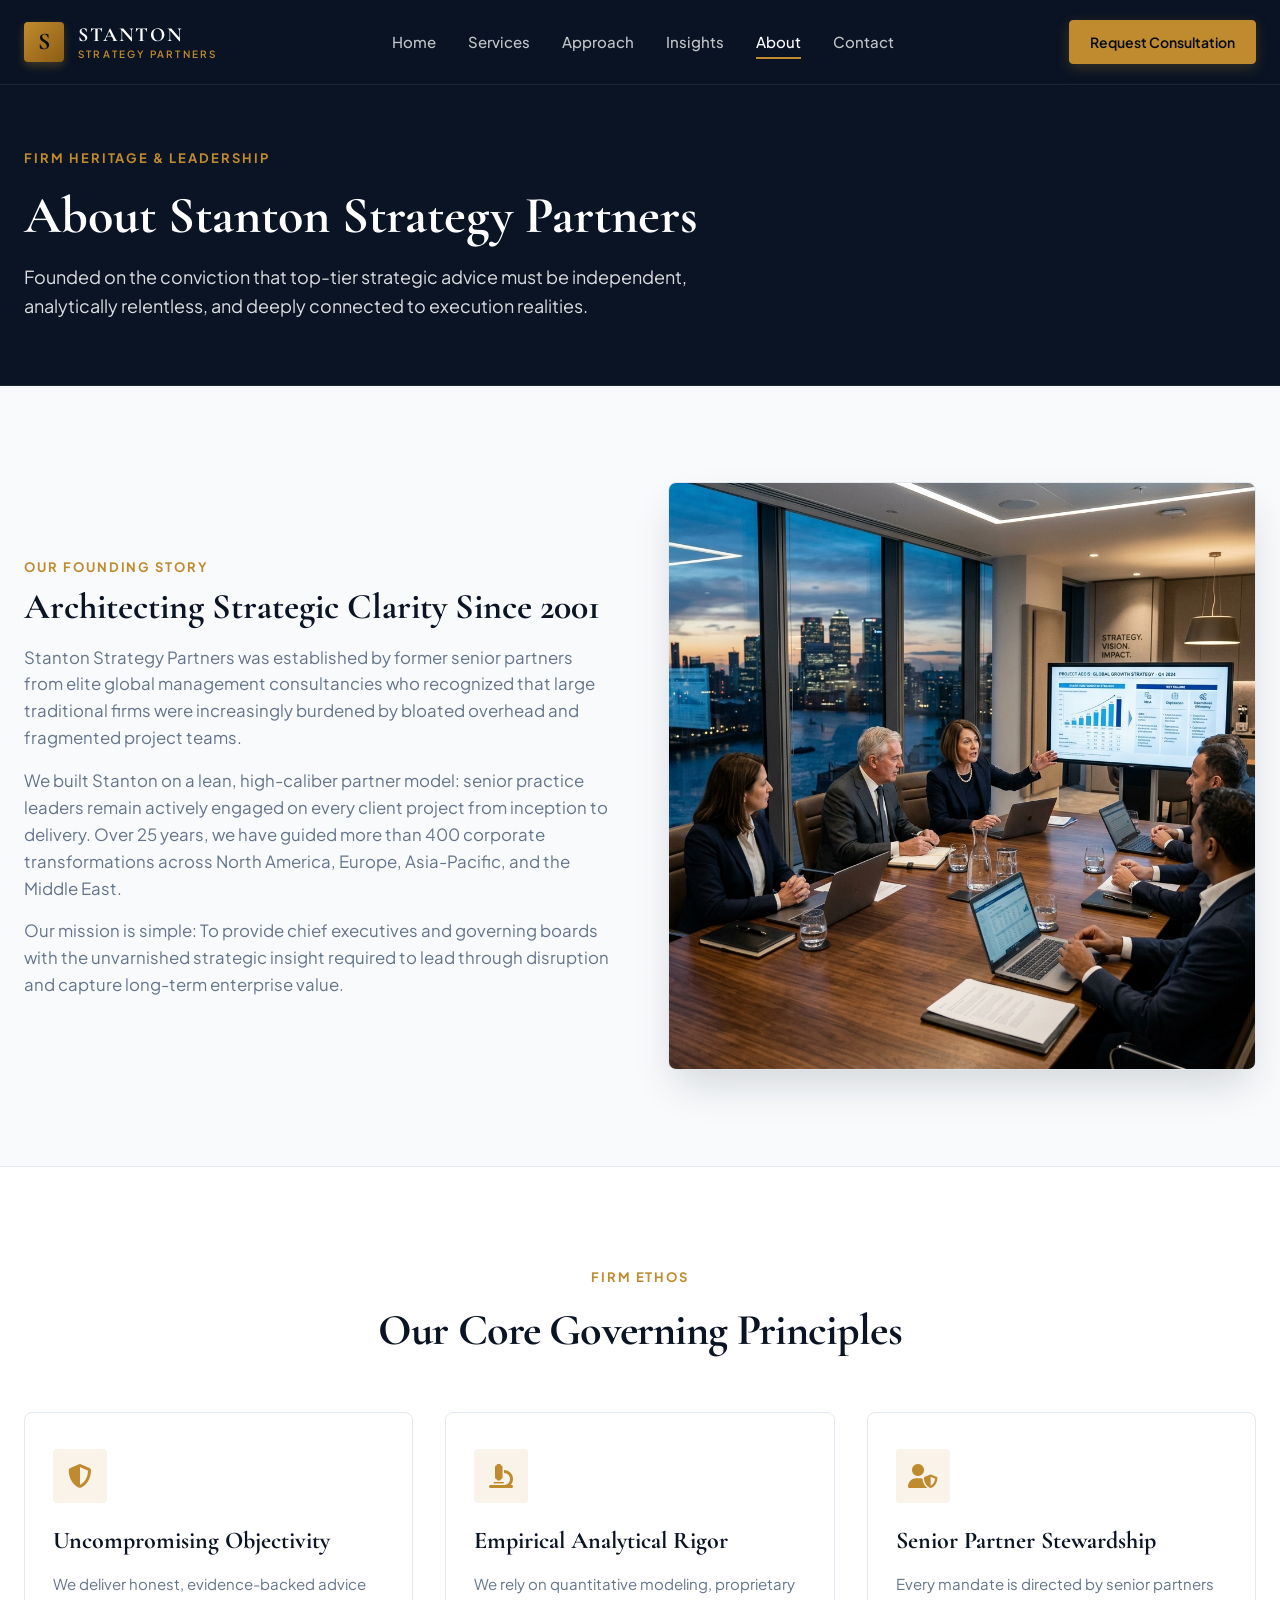
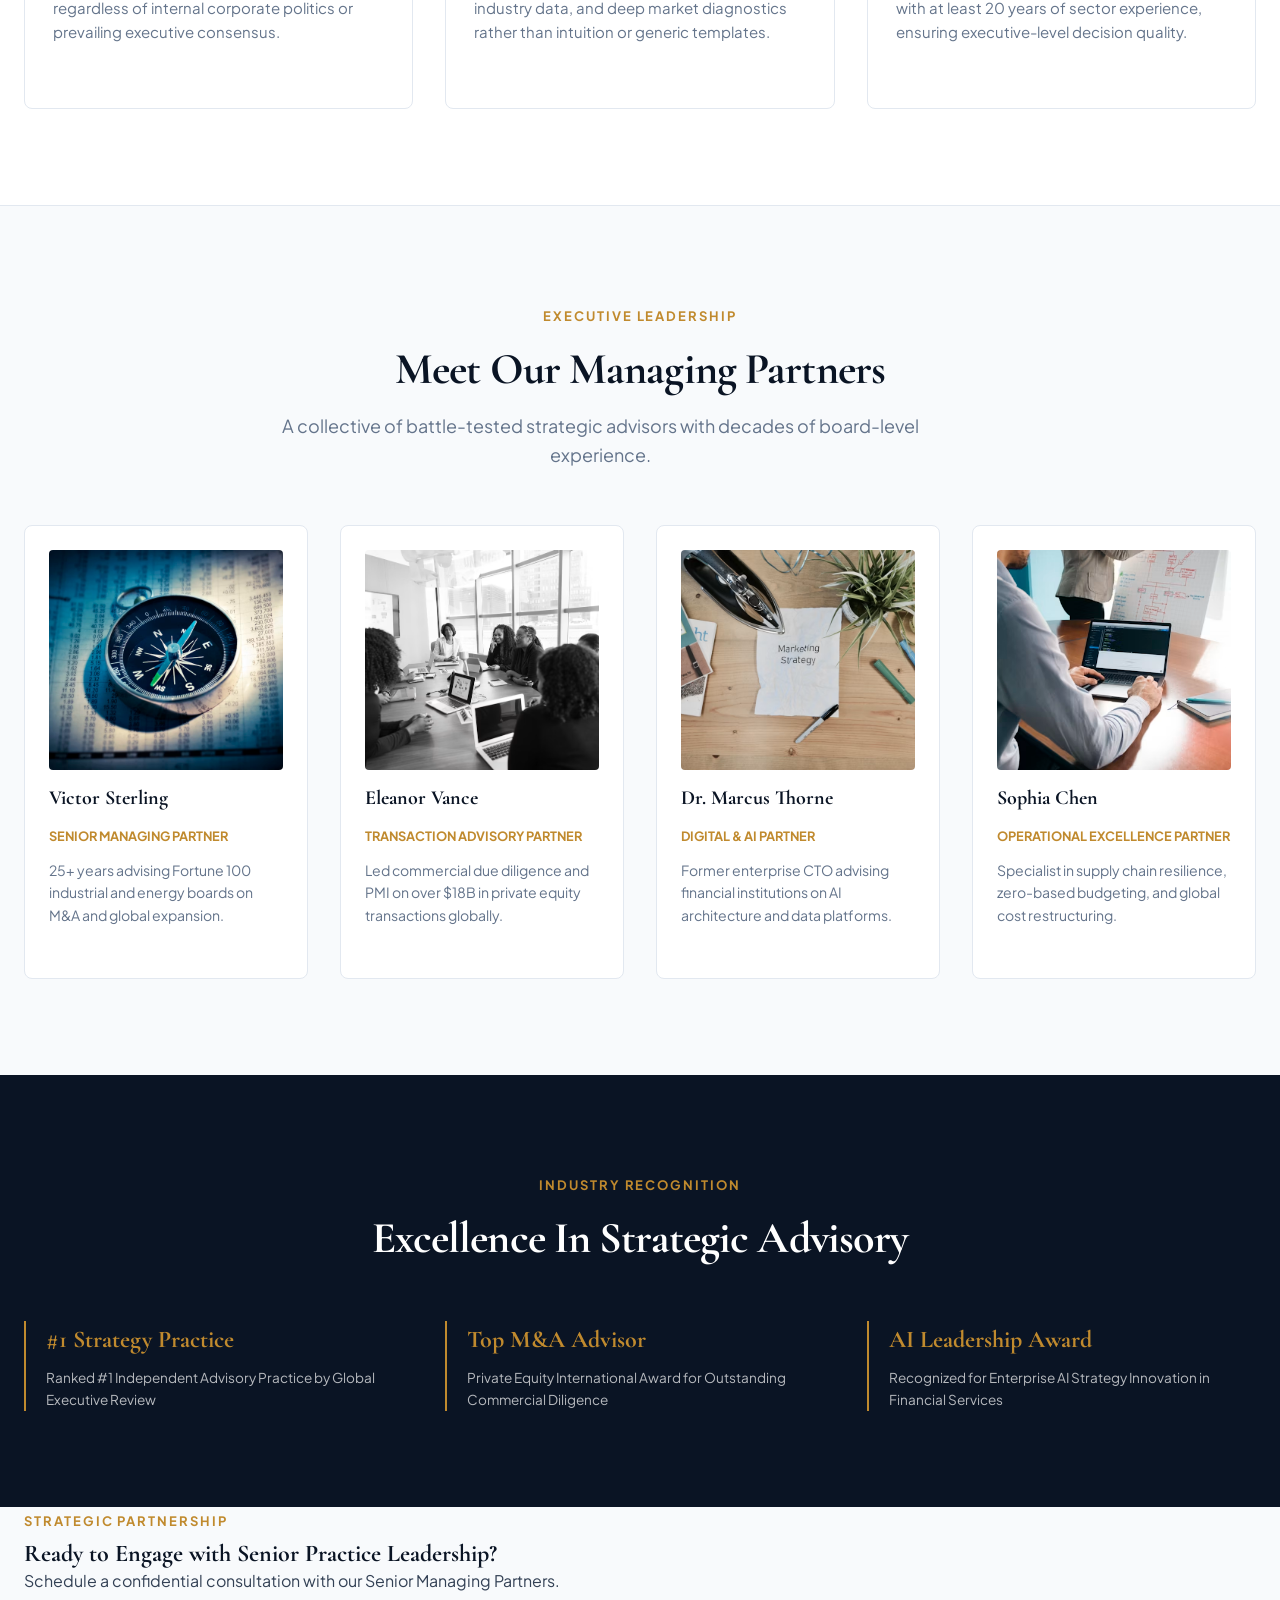
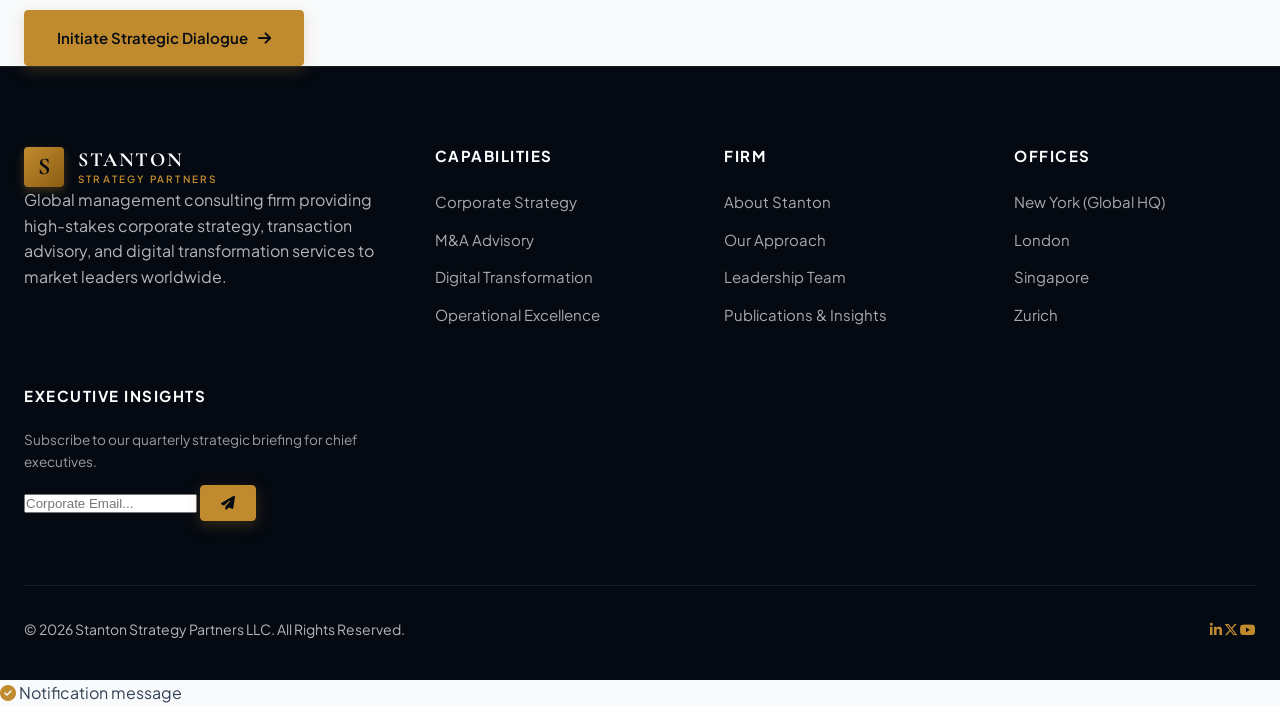
==== about.html @ 0a6a4ab0 "first commit" ====
<!DOCTYPE html>
<html lang="en">
<head>
  <meta charset="UTF-8">
  <meta name="viewport" content="width=device-width, initial-scale=1.0">
  <title>About Stanton Strategy Partners | Leadership & Governance</title>
  <meta name="description" content="Learn about Stanton Strategy Partners' founding story, mission, executive leadership team, and core values advising Fortune 500 enterprises globally.">
  <link rel="icon" type="image/svg+xml" href="favicon.svg">
  
  <!-- FontAwesome Icons -->
  <link rel="stylesheet" href="https://cdnjs.cloudflare.com/ajax/libs/font-awesome/6.5.1/css/all.min.css">
  
  <!-- Google Fonts -->
  <link rel="preconnect" href="https://fonts.googleapis.com">
  <link rel="preconnect" href="https://fonts.gstatic.com" crossorigin>
  <link href="https://fonts.googleapis.com/css2?family=Cormorant+Garamond:ital,wght@0,500;0,600;0,700;1,400&family=Playfair+Display:ital,wght@0,500;0,600;0,700;1,400&family=Plus+Jakarta+Sans:wght@300;400;500;600;700&display=swap" rel="stylesheet">
  
  <!-- Master Stylesheet -->
  <link rel="stylesheet" href="style.css">
</head>
<body>

  <!-- Sticky Header Nav -->
  <header id="site-header" class="site-header">
    <div class="container nav-container">
      <a href="index.html" class="brand-logo" aria-label="Stanton Strategy Partners Home">
        <div class="logo-mark">S</div>
        <div class="brand-name">
          <span class="brand-title">STANTON</span>
          <span class="brand-subtitle">STRATEGY PARTNERS</span>
        </div>
      </a>

      <nav aria-label="Main Navigation">
        <ul id="nav-menu" class="nav-menu">
          <li><a href="index.html" class="nav-link">Home</a></li>
          <li><a href="services.html" class="nav-link">Services</a></li>
          <li><a href="approach.html" class="nav-link">Approach</a></li>
          <li><a href="insights.html" class="nav-link">Insights</a></li>
          <li><a href="about.html" class="nav-link active">About</a></li>
          <li><a href="contact.html" class="nav-link">Contact</a></li>
        </ul>
      </nav>

      <div class="nav-actions">
        <a href="contact.html" class="btn btn-primary btn-sm">Request Consultation</a>
        <button id="hamburger-toggle" class="hamburger" aria-label="Toggle Navigation Menu" aria-expanded="false">
          <span class="hamburger-line"></span>
          <span class="hamburger-line"></span>
          <span class="hamburger-line"></span>
        </button>
      </div>
    </div>
  </header>

  <main>
    <!-- Page Header -->
    <section class="services-header">
      <div class="container">
        <span class="eyebrow light">Firm Heritage & Leadership</span>
        <h1>About Stanton Strategy Partners</h1>
        <p class="section-subtitle" style="color: rgba(255,255,255,0.85); max-width: 720px;">
          Founded on the conviction that top-tier strategic advice must be independent, analytically relentless, and deeply connected to execution realities.
        </p>
      </div>
    </section>

    <!-- Firm Story & Mission Section -->
    <section class="section-padding">
      <div class="container">
        <div style="display: grid; grid-template-columns: 1fr 1fr; gap: 3.5rem; align-items: center;">
          <div class="reveal">
            <span class="eyebrow">Our Founding Story</span>
            <h2 style="font-size: 2.25rem; margin-bottom: 1rem;">Architecting Strategic Clarity Since 2001</h2>
            <p style="color: var(--color-text-muted); font-size: 1.05rem;">Stanton Strategy Partners was established by former senior partners from elite global management consultancies who recognized that large traditional firms were increasingly burdened by bloated overhead and fragmented project teams.</p>
            <p style="color: var(--color-text-muted); font-size: 1.05rem;">We built Stanton on a lean, high-caliber partner model: senior practice leaders remain actively engaged on every client project from inception to delivery. Over 25 years, we have guided more than 400 corporate transformations across North America, Europe, Asia-Pacific, and the Middle East.</p>
            <p style="color: var(--color-text-muted); font-size: 1.05rem;">Our mission is simple: To provide chief executives and governing boards with the unvarnished strategic insight required to lead through disruption and capture long-term enterprise value.</p>
          </div>

          <div class="reveal">
            <img src="assets/images/hero-boardroom.png" alt="Stanton Strategy Partners Founders Boardroom" style="border-radius: var(--radius-md); box-shadow: var(--shadow-lg); border: 1px solid var(--color-border);">
          </div>
        </div>
      </div>
    </section>

    <!-- Values / Operating Principles Strip -->
    <section class="section-padding" style="background-color: var(--color-white); border-top: 1px solid var(--color-border); border-bottom: 1px solid var(--color-border);">
      <div class="container">
        <div class="section-header center reveal">
          <span class="eyebrow">Firm Ethos</span>
          <h2>Our Core Governing Principles</h2>
        </div>

        <div class="services-grid" style="grid-template-columns: repeat(3, 1fr);">
          <div class="service-card reveal">
            <div class="service-icon"><i class="fa-solid fa-shield-halved"></i></div>
            <h3>Uncompromising Objectivity</h3>
            <p>We deliver honest, evidence-backed advice regardless of internal corporate politics or prevailing executive consensus.</p>
          </div>

          <div class="service-card reveal">
            <div class="service-icon"><i class="fa-solid fa-microscope"></i></div>
            <h3>Empirical Analytical Rigor</h3>
            <p>We rely on quantitative modeling, proprietary industry data, and deep market diagnostics rather than intuition or generic templates.</p>
          </div>

          <div class="service-card reveal">
            <div class="service-icon"><i class="fa-solid fa-user-shield"></i></div>
            <h3>Senior Partner Stewardship</h3>
            <p>Every mandate is directed by senior partners with at least 20 years of sector experience, ensuring executive-level decision quality.</p>
          </div>
        </div>
      </div>
    </section>

    <!-- Leadership Grid -->
    <section id="leadership" class="section-padding">
      <div class="container">
        <div class="section-header center reveal">
          <span class="eyebrow">Executive Leadership</span>
          <h2>Meet Our Managing Partners</h2>
          <p class="section-subtitle">A collective of battle-tested strategic advisors with decades of board-level experience.</p>
        </div>

        <div style="display: grid; grid-template-columns: repeat(4, 1fr); gap: 2rem;">
          <!-- Member 1 -->
          <div class="service-card reveal" style="padding: 1.5rem;">
            <img src="assets/images/photo-1504607798333-52a30db54a5d.avif" alt="Victor Sterling, Senior Managing Partner" style="width: 100%; height: 220px; object-fit: cover; border-radius: var(--radius-sm); margin-bottom: 1rem;">
            <h3 style="font-size: 1.25rem;">Victor Sterling</h3>
            <div style="font-size: 0.8rem; font-weight: 700; color: var(--color-accent); text-transform: uppercase; margin-bottom: 0.75rem;">Senior Managing Partner</div>
            <p style="font-size: 0.88rem; color: var(--color-text-muted);">25+ years advising Fortune 100 industrial and energy boards on M&A and global expansion.</p>
          </div>

          <!-- Member 2 -->
          <div class="service-card reveal" style="padding: 1.5rem;">
            <img src="assets/images/photo-1573165662973-4ab3cf3d3508.avif" alt="Eleanor Vance, Partner & Practice Leader" style="width: 100%; height: 220px; object-fit: cover; border-radius: var(--radius-sm); margin-bottom: 1rem;">
            <h3 style="font-size: 1.25rem;">Eleanor Vance</h3>
            <div style="font-size: 0.8rem; font-weight: 700; color: var(--color-accent); text-transform: uppercase; margin-bottom: 0.75rem;">Transaction Advisory Partner</div>
            <p style="font-size: 0.88rem; color: var(--color-text-muted);">Led commercial due diligence and PMI on over $18B in private equity transactions globally.</p>
          </div>

          <!-- Member 3 -->
          <div class="service-card reveal" style="padding: 1.5rem;">
            <img src="assets/images/photo-1533750349088-cd871a92f312.avif" alt="Dr. Marcus Thorne, Partner Tech & AI" style="width: 100%; height: 220px; object-fit: cover; border-radius: var(--radius-sm); margin-bottom: 1rem;">
            <h3 style="font-size: 1.25rem;">Dr. Marcus Thorne</h3>
            <div style="font-size: 0.8rem; font-weight: 700; color: var(--color-accent); text-transform: uppercase; margin-bottom: 0.75rem;">Digital & AI Partner</div>
            <p style="font-size: 0.88rem; color: var(--color-text-muted);">Former enterprise CTO advising financial institutions on AI architecture and data platforms.</p>
          </div>

          <!-- Member 4 -->
          <div class="service-card reveal" style="padding: 1.5rem;">
            <img src="assets/images/photo-1574073763042-9dbe6ae03853.avif" alt="Sophia Chen, Partner Operational Excellence" style="width: 100%; height: 220px; object-fit: cover; border-radius: var(--radius-sm); margin-bottom: 1rem;">
            <h3 style="font-size: 1.25rem;">Sophia Chen</h3>
            <div style="font-size: 0.8rem; font-weight: 700; color: var(--color-accent); text-transform: uppercase; margin-bottom: 0.75rem;">Operational Excellence Partner</div>
            <p style="font-size: 0.88rem; color: var(--color-text-muted);">Specialist in supply chain resilience, zero-based budgeting, and global cost restructuring.</p>
          </div>
        </div>
      </div>
    </section>

    <!-- Awards / Recognition Strip -->
    <section class="section-padding" style="background-color: var(--color-primary); color: var(--color-white);">
      <div class="container">
        <div class="section-header center reveal">
          <span class="eyebrow light">Industry Recognition</span>
          <h2 style="color: var(--color-white);">Excellence In Strategic Advisory</h2>
        </div>

        <div class="stat-grid" style="grid-template-columns: repeat(3, 1fr);">
          <div class="stat-item reveal">
            <div style="font-family: var(--font-serif); font-size: 1.5rem; color: var(--color-accent); font-weight: 700; margin-bottom: 0.5rem;">#1 Strategy Practice</div>
            <div style="font-size: 0.85rem; color: rgba(255,255,255,0.7);">Ranked #1 Independent Advisory Practice by Global Executive Review</div>
          </div>

          <div class="stat-item reveal">
            <div style="font-family: var(--font-serif); font-size: 1.5rem; color: var(--color-accent); font-weight: 700; margin-bottom: 0.5rem;">Top M&A Advisor</div>
            <div style="font-size: 0.85rem; color: rgba(255,255,255,0.7);">Private Equity International Award for Outstanding Commercial Diligence</div>
          </div>

          <div class="stat-item reveal">
            <div style="font-family: var(--font-serif); font-size: 1.5rem; color: var(--color-accent); font-weight: 700; margin-bottom: 0.5rem;">AI Leadership Award</div>
            <div style="font-size: 0.85rem; color: rgba(255,255,255,0.7);">Recognized for Enterprise AI Strategy Innovation in Financial Services</div>
          </div>
        </div>
      </div>
    </section>

    <!-- CTA Banner -->
    <section class="cta-banner">
      <div class="container">
        <div class="cta-content reveal">
          <span class="eyebrow light">Strategic Partnership</span>
          <h2>Ready to Engage with Senior Practice Leadership?</h2>
          <p>Schedule a confidential consultation with our Senior Managing Partners.</p>
          <a href="contact.html" class="btn btn-primary">Initiate Strategic Dialogue <i class="fa-solid fa-arrow-right"></i></a>
        </div>
      </div>
    </section>
  </main>

  <!-- Footer Component -->
  <footer class="site-footer">
    <div class="container">
      <div class="footer-grid">
        <div class="footer-brand">
          <a href="index.html" class="brand-logo" aria-label="Stanton Strategy Partners">
            <div class="logo-mark">S</div>
            <div class="brand-name">
              <span class="brand-title">STANTON</span>
              <span class="brand-subtitle">STRATEGY PARTNERS</span>
            </div>
          </a>
          <p>Global management consulting firm providing high-stakes corporate strategy, transaction advisory, and digital transformation services to market leaders worldwide.</p>
        </div>

        <div class="footer-col">
          <h4>Capabilities</h4>
          <ul class="footer-links">
            <li><a href="services.html#corporate-strategy">Corporate Strategy</a></li>
            <li><a href="services.html#ma-advisory">M&A Advisory</a></li>
            <li><a href="services.html#digital-transformation">Digital Transformation</a></li>
            <li><a href="services.html#operational-excellence">Operational Excellence</a></li>
          </ul>
        </div>

        <div class="footer-col">
          <h4>Firm</h4>
          <ul class="footer-links">
            <li><a href="about.html">About Stanton</a></li>
            <li><a href="approach.html">Our Approach</a></li>
            <li><a href="about.html#leadership">Leadership Team</a></li>
            <li><a href="insights.html">Publications & Insights</a></li>
          </ul>
        </div>

        <div class="footer-col">
          <h4>Offices</h4>
          <ul class="footer-links">
            <li><a href="contact.html">New York (Global HQ)</a></li>
            <li><a href="contact.html">London</a></li>
            <li><a href="contact.html">Singapore</a></li>
            <li><a href="contact.html">Zurich</a></li>
          </ul>
        </div>

        <div class="footer-col">
          <h4>Executive Insights</h4>
          <p style="font-size: 0.85rem; color: rgba(255,255,255,0.6); margin-bottom: 0.75rem;">Subscribe to our quarterly strategic briefing for chief executives.</p>
          <form class="newsletter-form">
            <input type="email" class="newsletter-input" placeholder="Corporate Email..." required>
            <button type="submit" class="btn btn-primary btn-sm"><i class="fa-solid fa-paper-plane"></i></button>
          </form>
        </div>
      </div>

      <div class="footer-bottom">
        <div>&copy; 2026 Stanton Strategy Partners LLC. All Rights Reserved.</div>
        <div class="social-links">
          <a href="#" class="social-link" aria-label="LinkedIn"><i class="fa-brands fa-linkedin-in"></i></a>
          <a href="#" class="social-link" aria-label="Twitter X"><i class="fa-brands fa-x-twitter"></i></a>
          <a href="#" class="social-link" aria-label="YouTube"><i class="fa-brands fa-youtube"></i></a>
        </div>
      </div>
    </div>
  </footer>

  <!-- Floating Back to Top Button -->
  <a href="#" id="back-to-top" aria-label="Back to top">
    <i class="fa-solid fa-arrow-up"></i>
  </a>

  <!-- Toast Notification Container -->
  <div id="toast-message" class="toast-message">
    <i class="fa-solid fa-circle-check" style="color: var(--color-accent);"></i>
    <span class="toast-text">Notification message</span>
  </div>

  <!-- jQuery & Script -->
  <script src="https://code.jquery.com/jquery-3.7.1.min.js"></script>
  <script src="script.js"></script>
</body>
</html>
---- style.css ----
/* ==========================================================================
   Stanton Strategy Partners - Master Style Sheet
   Executive Advisory & Management Consulting Agency
   ========================================================================== */

/* --------------------------------------------------------------------------
   1. Design System & CSS Variables
   -------------------------------------------------------------------------- */
:root {
  /* Color Palette */
  --color-primary: #0a1424;         /* Executive Deep Navy */
  --color-primary-dark: #050a12;    /* Dark Obsidian */
  --color-primary-light: #16243b;   /* Midnight Blue */
  
  --color-accent: #c08a2e;          /* Champagne Gold */
  --color-accent-hover: #d9a038;    /* Bright Gold */
  --color-accent-light: #f4e8c1;    /* Light Cream Gold */
  --color-accent-glow: rgba(192, 138, 46, 0.25);

  --color-dark: #0f172a;            /* Slate Dark */
  --color-light: #f8fafc;           /* Platinum Light Background */
  --color-white: #ffffff;
  
  --color-text: #334155;             /* Slate 700 Body Text */
  --color-text-muted: #64748b;       /* Slate 500 Subtitle Text */
  --color-text-light: #94a3b8;       /* Slate 400 Light Text */
  --color-text-white: #f8fafc;
  
  --color-border: #e2e8f0;           /* Soft Border */
  --color-border-dark: rgba(255, 255, 255, 0.12);
  --color-error: #ef4444;

  /* Typography */
  --font-serif: 'Cormorant Garamond', 'Playfair Display', Georgia, serif;
  --font-sans: 'Plus Jakarta Sans', -apple-system, BlinkMacSystemFont, 'Segoe UI', Roboto, sans-serif;

  /* Shadows & Elevation */
  --shadow-sm: 0 2px 4px rgba(10, 20, 36, 0.04);
  --shadow-md: 0 8px 24px -4px rgba(10, 20, 36, 0.08);
  --shadow-lg: 0 20px 40px -8px rgba(10, 20, 36, 0.16);
  --shadow-gold: 0 10px 30px -5px rgba(192, 138, 46, 0.3);

  /* Spacing & Borders */
  --radius-sm: 4px;
  --radius-md: 8px;
  --radius-lg: 16px;
  --radius-full: 9999px;
  
  --transition: all 0.3s cubic-bezier(0.16, 1, 0.3, 1);
}

/* --------------------------------------------------------------------------
   2. Resets & Global Styles
   -------------------------------------------------------------------------- */
*, *::before, *::after {
  box-sizing: border-box;
  margin: 0;
  padding: 0;
}

html {
  font-size: 16px;
  scroll-behavior: smooth;
}

body {
  font-family: var(--font-sans);
  color: var(--color-text);
  background-color: var(--color-light);
  line-height: 1.6;
  -webkit-font-smoothing: antialiased;
  -moz-osx-font-smoothing: grayscale;
  overflow-x: hidden;
}

::selection {
  background-color: var(--color-accent);
  color: var(--color-primary-dark);
}

h1, h2, h3, h4, h5, h6 {
  font-family: var(--font-serif);
  color: var(--color-primary);
  line-height: 1.2;
  font-weight: 700;
}

p {
  margin-bottom: 1rem;
}

p:last-child {
  margin-bottom: 0;
}

a {
  color: var(--color-accent);
  text-decoration: none;
  transition: var(--transition);
}

a:hover {
  color: var(--color-accent-hover);
}

img, video {
  max-width: 100%;
  height: auto;
  display: block;
}

ul {
  list-style: none;
}

/* --------------------------------------------------------------------------
   3. Layout Components & Grid
   -------------------------------------------------------------------------- */
.container {
  width: 100%;
  max-width: 1280px;
  margin: 0 auto;
  padding: 0 1.5rem;
}

.section-padding {
  padding: 6rem 0;
}

@media (max-width: 768px) {
  .section-padding {
    padding: 3.5rem 0;
  }
}

.section-header {
  margin-bottom: 3.5rem;
}

.section-header.center {
  text-align: center;
  margin-left: auto;
  margin-right: auto;
  max-width: 760px;
}

.section-header h2 {
  font-size: 2.75rem;
  letter-spacing: -0.02em;
  margin-top: 0.5rem;
  margin-bottom: 1rem;
}

@media (max-width: 768px) {
  .section-header h2 {
    font-size: 2rem;
  }
}

.section-subtitle {
  font-size: 1.125rem;
  color: var(--color-text-muted);
  max-width: 680px;
}

.eyebrow {
  display: inline-block;
  font-family: var(--font-sans);
  font-size: 0.8125rem;
  font-weight: 700;
  text-transform: uppercase;
  letter-spacing: 0.15em;
  color: var(--color-accent);
  margin-bottom: 0.5rem;
}

.eyebrow.light {
  color: var(--color-accent);
}

.gold {
  color: var(--color-accent);
  background: linear-gradient(135deg, #e2b450 0%, #c08a2e 50%, #9e6c1b 100%);
  -webkit-background-clip: text;
  -webkit-text-fill-color: transparent;
}

/* --------------------------------------------------------------------------
   4. Buttons & Badges
   -------------------------------------------------------------------------- */
.btn {
  display: inline-flex;
  align-items: center;
  justify-content: center;
  gap: 0.625rem;
  padding: 0.9375rem 2rem;
  font-family: var(--font-sans);
  font-size: 0.9375rem;
  font-weight: 600;
  border-radius: var(--radius-sm);
  transition: var(--transition);
  cursor: pointer;
  border: 1px solid transparent;
  white-space: nowrap;
}

.btn-sm {
  padding: 0.625rem 1.25rem;
  font-size: 0.875rem;
}

.btn-primary {
  background-color: var(--color-accent);
  color: var(--color-primary-dark);
  border-color: var(--color-accent);
  box-shadow: 0 4px 14px rgba(192, 138, 46, 0.25);
}

.btn-primary:hover {
  background-color: var(--color-accent-hover);
  border-color: var(--color-accent-hover);
  color: var(--color-primary-dark);
  transform: translateY(-2px);
  box-shadow: var(--shadow-gold);
}

.btn-outline-light {
  background-color: transparent;
  color: var(--color-white);
  border-color: rgba(255, 255, 255, 0.3);
}

.btn-outline-light:hover {
  background-color: rgba(255, 255, 255, 0.1);
  border-color: var(--color-white);
  color: var(--color-white);
  transform: translateY(-2px);
}

.btn-secondary {
  background-color: var(--color-primary);
  color: var(--color-white);
}

.btn-secondary:hover {
  background-color: var(--color-primary-light);
  color: var(--color-white);
  transform: translateY(-2px);
  box-shadow: var(--shadow-md);
}

/* --------------------------------------------------------------------------
   5. Site Header & Navigation
   -------------------------------------------------------------------------- */
.site-header {
  position: fixed;
  top: 0;
  left: 0;
  right: 0;
  z-index: 1000;
  background-color: rgba(10, 20, 36, 0.92);
  backdrop-filter: blur(12px);
  -webkit-backdrop-filter: blur(12px);
  border-bottom: 1px solid rgba(255, 255, 255, 0.08);
  transition: var(--transition);
  padding: 1.25rem 0;
}

.site-header.is-scrolled {
  padding: 0.875rem 0;
  background-color: rgba(10, 20, 36, 0.98);
  box-shadow: 0 10px 30px rgba(0, 0, 0, 0.3);
}

.nav-container {
  display: flex;
  align-items: center;
  justify-content: space-between;
}

.brand-logo {
  display: flex;
  align-items: center;
  gap: 0.875rem;
  color: var(--color-white);
}

.logo-mark {
  width: 40px;
  height: 40px;
  background: linear-gradient(135deg, #c08a2e 0%, #8c5d14 100%);
  color: var(--color-primary-dark);
  font-family: var(--font-serif);
  font-weight: 800;
  font-size: 1.5rem;
  display: flex;
  align-items: center;
  justify-content: center;
  border-radius: var(--radius-sm);
  box-shadow: 0 4px 10px rgba(192, 138, 46, 0.3);
}

.brand-name {
  display: flex;
  flex-direction: column;
}

.brand-title {
  font-family: var(--font-serif);
  font-weight: 700;
  font-size: 1.25rem;
  letter-spacing: 0.08em;
  color: var(--color-white);
  line-height: 1;
}

.brand-subtitle {
  font-size: 0.625rem;
  font-weight: 600;
  letter-spacing: 0.22em;
  color: var(--color-accent);
  margin-top: 0.25rem;
  line-height: 1;
}

.nav-menu {
  display: flex;
  align-items: center;
  gap: 2rem;
}

.nav-link {
  color: rgba(255, 255, 255, 0.75);
  font-size: 0.9375rem;
  font-weight: 500;
  position: relative;
  padding: 0.5rem 0;
}

.nav-link:hover, .nav-link.active {
  color: var(--color-white);
}

.nav-link::after {
  content: '';
  position: absolute;
  bottom: 0;
  left: 0;
  width: 0;
  height: 2px;
  background-color: var(--color-accent);
  transition: var(--transition);
}

.nav-link:hover::after, .nav-link.active::after {
  width: 100%;
}

.nav-actions {
  display: flex;
  align-items: center;
  gap: 1rem;
}

.hamburger {
  display: none;
  background: none;
  border: none;
  cursor: pointer;
  padding: 0.5rem;
  flex-direction: column;
  gap: 6px;
}

.hamburger-line {
  width: 24px;
  height: 2px;
  background-color: var(--color-white);
  transition: var(--transition);
}

@media (max-width: 992px) {
  .hamburger {
    display: flex;
  }

  .nav-menu {
    position: fixed;
    top: 72px;
    left: 0;
    right: 0;
    background-color: var(--color-primary);
    flex-direction: column;
    padding: 2rem;
    gap: 1.5rem;
    border-bottom: 1px solid rgba(255, 255, 255, 0.1);
    transform: translateY(-150%);
    opacity: 0;
    visibility: hidden;
    transition: var(--transition);
  }

  .nav-menu.active {
    transform: translateY(0);
    opacity: 1;
    visibility: visible;
  }
}

/* --------------------------------------------------------------------------
   6. Hero & Video Background Integration
   -------------------------------------------------------------------------- */
.hero {
  position: relative;
  background-color: var(--color-primary);
  color: var(--color-white);
  padding: 11rem 0 7rem 0;
  overflow: hidden;
}

.hero-video-bg {
  position: absolute;
  top: 50%;
  left: 50%;
  min-width: 100%;
  min-height: 100%;
  width: auto;
  height: auto;
  z-index: 0;
  transform: translate(-50%, -50%);
  object-fit: cover;
  opacity: 0.28;
  filter: saturate(1.2) contrast(1.1);
}

.hero-bg-overlay {
  position: absolute;
  top: 0;
  left: 0;
  right: 0;
  bottom: 0;
  z-index: 1;
  background: radial-gradient(circle at 75% 30%, rgba(192, 138, 46, 0.15) 0%, transparent 65%),
              linear-gradient(180deg, rgba(10, 20, 36, 0.65) 0%, rgba(10, 20, 36, 0.98) 100%);
  pointer-events: none;
}

.hero-grid {
  display: grid;
  grid-template-columns: 1.1fr 0.9fr;
  gap: 4rem;
  align-items: center;
  position: relative;
  z-index: 2;
}

@media (max-width: 992px) {
  .hero-grid {
    grid-template-columns: 1fr;
    gap: 3rem;
  }
}

.hero-content h1 {
  font-size: 3.75rem;
  color: var(--color-white);
  margin-top: 0.75rem;
  margin-bottom: 1.5rem;
  letter-spacing: -0.02em;
}

@media (max-width: 768px) {
  .hero-content h1 {
    font-size: 2.5rem;
  }
}

.hero-subtitle {
  font-size: 1.2rem;
  color: rgba(255, 255, 255, 0.85);
  margin-bottom: 2.5rem;
  line-height: 1.7;
}

.hero-cta {
  display: flex;
  gap: 1.25rem;
  flex-wrap: wrap;
}

.hero-media {
  position: relative;
}

.hero-image-wrapper {
  position: relative;
  border-radius: var(--radius-lg);
  overflow: hidden;
  box-shadow: 0 30px 60px rgba(0, 0, 0, 0.6);
  border: 1px solid rgba(255, 255, 255, 0.18);
}

.hero-image-wrapper img {
  width: 100%;
  height: 480px;
  object-fit: cover;
}

/* Interactive Play Video Trigger */
.video-play-trigger {
  position: absolute;
  top: 50%;
  left: 50%;
  transform: translate(-50%, -50%);
  width: 80px;
  height: 80px;
  background: rgba(10, 20, 36, 0.85);
  border: 2px solid var(--color-accent);
  border-radius: var(--radius-full);
  display: flex;
  align-items: center;
  justify-content: center;
  color: var(--color-accent);
  font-size: 1.75rem;
  cursor: pointer;
  box-shadow: var(--shadow-gold);
  transition: var(--transition);
  backdrop-filter: blur(6px);
  z-index: 5;
}

.video-play-trigger:hover {
  transform: translate(-50%, -50%) scale(1.12);
  background: var(--color-accent);
  color: var(--color-primary-dark);
}

.video-play-trigger::before {
  content: '';
  position: absolute;
  top: -10px; left: -10px; right: -10px; bottom: -10px;
  border: 1px solid rgba(192, 138, 46, 0.4);
  border-radius: var(--radius-full);
  animation: pulse-ring 2s infinite;
}

@keyframes pulse-ring {
  0% { transform: scale(0.95); opacity: 0.8; }
  100% { transform: scale(1.3); opacity: 0; }
}

.hero-badge-floating {
  position: absolute;
  bottom: -20px;
  left: -20px;
  background-color: rgba(10, 20, 36, 0.95);
  border: 1px solid var(--color-accent);
  padding: 1.5rem 2rem;
  border-radius: var(--radius-md);
  box-shadow: var(--shadow-gold);
  backdrop-filter: blur(8px);
  z-index: 6;
}

@media (max-width: 576px) {
  .hero-badge-floating {
    position: relative;
    bottom: 0;
    left: 0;
    margin-top: 1rem;
  }
}

.hero-badge-number {
  font-family: var(--font-serif);
  font-size: 2.25rem;
  font-weight: 800;
  color: var(--color-accent);
  line-height: 1;
}

.hero-badge-text {
  font-size: 0.8125rem;
  color: rgba(255, 255, 255, 0.85);
  font-weight: 600;
  margin-top: 0.25rem;
}

/* Page Header Subpages */
.services-header {
  background-color: var(--color-primary);
  color: var(--color-white);
  padding: 9rem 0 4rem 0;
  position: relative;
  border-bottom: 1px solid rgba(255, 255, 255, 0.08);
}

.services-header h1 {
  font-size: 3.25rem;
  color: var(--color-white);
  margin-top: 0.5rem;
  margin-bottom: 1rem;
}

/* --------------------------------------------------------------------------
   7. Stat Strip Section
   -------------------------------------------------------------------------- */
.stat-strip {
  background-color: var(--color-primary-dark);
  border-y: 1px solid rgba(255, 255, 255, 0.08);
  padding: 3.5rem 0;
  color: var(--color-white);
}

.stat-grid {
  display: grid;
  grid-template-columns: repeat(4, 1fr);
  gap: 2rem;
}

@media (max-width: 992px) {
  .stat-grid {
    grid-template-columns: repeat(2, 1fr);
  }
}

@media (max-width: 576px) {
  .stat-grid {
    grid-template-columns: 1fr;
  }
}

.stat-item {
  text-align: left;
  border-left: 2px solid var(--color-accent);
  padding-left: 1.25rem;
}

.stat-number {
  font-family: var(--font-serif);
  font-size: 3rem;
  font-weight: 700;
  color: var(--color-white);
  line-height: 1;
  margin-bottom: 0.5rem;
}

.stat-number .accent {
  color: var(--color-accent);
}

.stat-label {
  font-size: 0.875rem;
  color: rgba(255, 255, 255, 0.75);
  line-height: 1.4;
}

/* --------------------------------------------------------------------------
   8. Practice Areas & Services
   -------------------------------------------------------------------------- */
.services-grid {
  display: grid;
  grid-template-columns: repeat(4, 1fr);
  gap: 2rem;
}

@media (max-width: 1200px) {
  .services-grid {
    grid-template-columns: repeat(2, 1fr);
  }
}

@media (max-width: 640px) {
  .services-grid {
    grid-template-columns: 1fr;
  }
}

.service-card {
  background-color: var(--color-white);
  border: 1px solid var(--color-border);
  border-radius: var(--radius-md);
  padding: 2.25rem 1.75rem;
  transition: var(--transition);
  display: flex;
  flex-direction: column;
}

.service-card:hover {
  transform: translateY(-6px);
  box-shadow: var(--shadow-lg);
  border-color: var(--color-accent);
}

.service-icon {
  width: 54px;
  height: 54px;
  background-color: rgba(192, 138, 46, 0.1);
  color: var(--color-accent);
  border-radius: var(--radius-sm);
  display: flex;
  align-items: center;
  justify-content: center;
  font-size: 1.5rem;
  margin-bottom: 1.5rem;
  transition: var(--transition);
}

.service-card:hover .service-icon {
  background-color: var(--color-accent);
  color: var(--color-primary-dark);
}

.service-card h3 {
  font-size: 1.5rem;
  margin-bottom: 1rem;
}

.service-card p {
  color: var(--color-text-muted);
  font-size: 0.9375rem;
  margin-bottom: 1.75rem;
  flex-grow: 1;
}

.service-link {
  font-size: 0.875rem;
  font-weight: 700;
  color: var(--color-primary);
  display: inline-flex;
  align-items: center;
  gap: 0.5rem;
}

.service-link i {
  transition: transform 0.2s ease;
}

.service-card:hover .service-link i {
  transform: translateX(4px);
  color: var(--color-accent);
}

/* --------------------------------------------------------------------------
   9. Accenture-Inspired Enterprise ROI Calculator WIDGET
   -------------------------------------------------------------------------- */
.roi-calculator-section {
  background-color: var(--color-primary);
  color: var(--color-white);
  padding: 6rem 0;
  position: relative;
  border-top: 1px solid rgba(255, 255, 255, 0.08);
  border-bottom: 1px solid rgba(255, 255, 255, 0.08);
}

.roi-card {
  background: rgba(16, 28, 48, 0.8);
  border: 1px solid rgba(192, 138, 46, 0.3);
  border-radius: var(--radius-lg);
  padding: 3rem;
  box-shadow: 0 20px 50px rgba(0, 0, 0, 0.4);
  backdrop-filter: blur(10px);
}

.roi-grid {
  display: grid;
  grid-template-columns: 1.1fr 0.9fr;
  gap: 3.5rem;
  align-items: center;
}

@media (max-width: 992px) {
  .roi-grid {
    grid-template-columns: 1fr;
    gap: 2.5rem;
  }
}

.roi-inputs {
  display: flex;
  flex-direction: column;
  gap: 1.5rem;
}

.roi-field label {
  font-size: 0.875rem;
  font-weight: 700;
  text-transform: uppercase;
  letter-spacing: 0.08em;
  color: var(--color-accent);
  margin-bottom: 0.5rem;
  display: block;
}

.roi-select, .roi-slider {
  width: 100%;
  padding: 0.875rem 1.125rem;
  background-color: rgba(10, 20, 36, 0.9);
  border: 1px solid rgba(255, 255, 255, 0.15);
  color: var(--color-white);
  border-radius: var(--radius-sm);
  font-family: var(--font-sans);
  font-size: 1rem;
}

.roi-select:focus {
  outline: none;
  border-color: var(--color-accent);
  box-shadow: 0 0 0 3px rgba(192, 138, 46, 0.2);
}

.roi-slider-value {
  font-size: 1.25rem;
  font-weight: 700;
  color: var(--color-white);
  margin-top: 0.5rem;
}

.roi-result-box {
  background: linear-gradient(135deg, rgba(192, 138, 46, 0.15) 0%, rgba(10, 20, 36, 0.9) 100%);
  border: 1px solid var(--color-accent);
  border-radius: var(--radius-md);
  padding: 2.5rem;
  text-align: center;
}

.roi-result-metric {
  font-family: var(--font-serif);
  font-size: 3.5rem;
  font-weight: 800;
  color: var(--color-accent);
  line-height: 1;
  margin: 1rem 0;
}

.roi-result-label {
  font-size: 0.875rem;
  color: rgba(255, 255, 255, 0.8);
  text-transform: uppercase;
  letter-spacing: 0.1em;
}

/* --------------------------------------------------------------------------
   10. Strategy&-Inspired Strategy-to-Execution Workflow Timeline
   -------------------------------------------------------------------------- */
.workflow-section {
  padding: 6rem 0;
  background-color: var(--color-light);
}

.workflow-nav {
  display: flex;
  gap: 1rem;
  justify-content: center;
  margin-bottom: 3rem;
  flex-wrap: wrap;
}

.workflow-tab-btn {
  padding: 0.875rem 1.75rem;
  background-color: var(--color-white);
  border: 1px solid var(--color-border);
  border-radius: var(--radius-full);
  font-family: var(--font-sans);
  font-size: 0.9375rem;
  font-weight: 600;
  color: var(--color-text);
  cursor: pointer;
  transition: var(--transition);
}

.workflow-tab-btn:hover, .workflow-tab-btn.active {
  background-color: var(--color-primary);
  color: var(--color-accent);
  border-color: var(--color-primary);
  box-shadow: var(--shadow-md);
}

.workflow-card {
  display: none;
  background-color: var(--color-white);
  border-radius: var(--radius-lg);
  border: 1px solid var(--color-border);
  padding: 3.5rem;
  box-shadow: var(--shadow-md);
  grid-template-columns: 1fr 1fr;
  gap: 3rem;
  align-items: center;
}

.workflow-card.active {
  display: grid;
}

@media (max-width: 992px) {
  .workflow-card {
    grid-template-columns: 1fr;
    padding: 2rem;
  }
}

.workflow-num {
  font-family: var(--font-serif);
  font-size: 4rem;
  font-weight: 700;
  color: var(--color-accent);
  line-height: 1;
}

/* --------------------------------------------------------------------------
   11. BCG-Inspired Executive Insights Portal & Modal
   -------------------------------------------------------------------------- */
.insights-filter-bar {
  display: flex;
  gap: 0.75rem;
  margin-bottom: 2.5rem;
  flex-wrap: wrap;
}

.filter-btn {
  padding: 0.5rem 1.25rem;
  background-color: var(--color-white);
  border: 1px solid var(--color-border);
  border-radius: var(--radius-full);
  font-size: 0.875rem;
  font-weight: 600;
  color: var(--color-text-muted);
  cursor: pointer;
  transition: var(--transition);
}

.filter-btn.active, .filter-btn:hover {
  background-color: var(--color-accent);
  color: var(--color-primary-dark);
  border-color: var(--color-accent);
}

.insights-row {
  display: grid;
  grid-template-columns: repeat(3, 1fr);
  gap: 2rem;
}

@media (max-width: 992px) {
  .insights-row {
    grid-template-columns: 1fr;
  }
}

.insight-card {
  background-color: var(--color-white);
  border-radius: var(--radius-md);
  overflow: hidden;
  border: 1px solid var(--color-border);
  transition: var(--transition);
  display: flex;
  flex-direction: column;
}

.insight-card:hover {
  transform: translateY(-4px);
  box-shadow: var(--shadow-md);
}

.insight-image {
  position: relative;
  height: 220px;
  overflow: hidden;
}

.insight-image img {
  width: 100%;
  height: 100%;
  object-fit: cover;
  transition: transform 0.5s ease;
}

.insight-card:hover .insight-image img {
  transform: scale(1.05);
}

.insight-category-tag {
  position: absolute;
  top: 1rem;
  left: 1rem;
  background-color: var(--color-primary);
  color: var(--color-accent);
  font-size: 0.75rem;
  font-weight: 700;
  padding: 0.35rem 0.85rem;
  border-radius: var(--radius-sm);
  text-transform: uppercase;
  letter-spacing: 0.08em;
}

.insight-body {
  padding: 1.75rem;
  display: flex;
  flex-direction: column;
  flex-grow: 1;
}

.insight-meta {
  font-size: 0.8125rem;
  color: var(--color-text-light);
  margin-bottom: 0.75rem;
  display: flex;
  gap: 0.5rem;
  align-items: center;
}

.insight-body h3 {
  font-size: 1.35rem;
  margin-bottom: 0.75rem;
  line-height: 1.3;
}

.insight-teaser {
  color: var(--color-text-muted);
  font-size: 0.9375rem;
  margin-bottom: 1.5rem;
  flex-grow: 1;
}

.insight-read-more {
  font-size: 0.875rem;
  font-weight: 700;
  color: var(--color-accent);
  display: inline-flex;
  align-items: center;
  gap: 0.5rem;
  cursor: pointer;
}

/* Executive Modal Dialog */
.modal-overlay {
  position: fixed;
  top: 0; left: 0; right: 0; bottom: 0;
  background-color: rgba(5, 10, 18, 0.85);
  backdrop-filter: blur(8px);
  z-index: 2000;
  display: flex;
  align-items: center;
  justify-content: center;
  padding: 2rem;
  opacity: 0;
  visibility: hidden;
  transition: var(--transition);
}

.modal-overlay.active {
  opacity: 1;
  visibility: visible;
}

.modal-container {
  background-color: var(--color-white);
  border-radius: var(--radius-lg);
  max-width: 800px;
  width: 100%;
  max-height: 90vh;
  overflow-y: auto;
  position: relative;
  box-shadow: 0 30px 60px rgba(0,0,0,0.5);
  padding: 3rem;
}

.modal-close-btn {
  position: absolute;
  top: 1.5rem;
  right: 1.5rem;
  background: none;
  border: none;
  font-size: 1.5rem;
  color: var(--color-text-muted);
  cursor: pointer;
}

.modal-close-btn:hover {
  color: var(--color-primary);
}

/* --------------------------------------------------------------------------
   12. Deloitte-Inspired Global Hub Selector & Live Timezone Clocks
   -------------------------------------------------------------------------- */
.global-hubs-grid {
  display: grid;
  grid-template-columns: repeat(4, 1fr);
  gap: 1.5rem;
  margin-top: 2rem;
}

@media (max-width: 992px) {
  .global-hubs-grid {
    grid-template-columns: repeat(2, 1fr);
  }
}

@media (max-width: 576px) {
  .global-hubs-grid {
    grid-template-columns: 1fr;
  }
}

.hub-card {
  background-color: var(--color-primary);
  border: 1px solid rgba(255, 255, 255, 0.1);
  border-radius: var(--radius-md);
  padding: 1.5rem;
  color: var(--color-white);
  transition: var(--transition);
  cursor: pointer;
}

.hub-card:hover, .hub-card.active {
  border-color: var(--color-accent);
  transform: translateY(-4px);
  box-shadow: var(--shadow-gold);
}

.hub-city {
  font-family: var(--font-serif);
  font-size: 1.5rem;
  font-weight: 700;
  color: var(--color-white);
}

.hub-clock {
  font-size: 0.875rem;
  color: var(--color-accent);
  font-weight: 600;
  margin-top: 0.25rem;
}

/* --------------------------------------------------------------------------
   13. Contact & Forms
   -------------------------------------------------------------------------- */
.contact-grid {
  display: grid;
  grid-template-columns: 1.2fr 0.8fr;
  gap: 3.5rem;
}

@media (max-width: 992px) {
  .contact-grid {
    grid-template-columns: 1fr;
  }
}

.contact-form-card {
  background-color: var(--color-white);
  border-radius: var(--radius-lg);
  padding: 3rem;
  border: 1px solid var(--color-border);
  box-shadow: var(--shadow-sm);
}

@media (max-width: 576px) {
  .contact-form-card {
    padding: 1.75rem;
  }
}

.form-group {
  margin-bottom: 1.5rem;
}

.form-label {
  display: block;
  font-size: 0.875rem;
  font-weight: 600;
  color: var(--color-primary);
  margin-bottom: 0.5rem;
}

.form-control {
  width: 100%;
  padding: 0.875rem 1.125rem;
  font-family: var(--font-sans);
  font-size: 0.9375rem;
  color: var(--color-text);
  background-color: #f8fafc;
  border: 1px solid var(--color-border);
  border-radius: var(--radius-sm);
  transition: var(--transition);
}

.form-control:focus {
  outline: none;
  border-color: var(--color-accent);
  background-color: var(--color-white);
  box-shadow: 0 0 0 3px rgba(192, 138, 46, 0.15);
}

.error-message {
  display: none;
  font-size: 0.8125rem;
  color: var(--color-error);
  margin-top: 0.375rem;
  font-weight: 500;
}

.form-group.has-error .error-message {
  display: block;
}

.form-group.has-error .form-control {
  border-color: var(--color-error);
}

/* --------------------------------------------------------------------------
   14. Footer Section
   -------------------------------------------------------------------------- */
.site-footer {
  background-color: var(--color-primary-dark);
  color: rgba(255, 255, 255, 0.7);
  padding: 5rem 0 2.5rem 0;
  border-top: 1px solid rgba(255, 255, 255, 0.08);
}

.footer-grid {
  display: grid;
  grid-template-columns: 1.5fr repeat(3, 1fr);
  gap: 3rem;
  margin-bottom: 4rem;
}

@media (max-width: 992px) {
  .footer-grid {
    grid-template-columns: 1fr 1fr;
  }
}

@media (max-width: 576px) {
  .footer-grid {
    grid-template-columns: 1fr;
  }
}

.footer-col h4 {
  color: var(--color-white);
  font-family: var(--font-sans);
  font-size: 0.9375rem;
  font-weight: 700;
  text-transform: uppercase;
  letter-spacing: 0.1em;
  margin-bottom: 1.5rem;
}

.footer-links li {
  margin-bottom: 0.75rem;
}

.footer-links a {
  color: rgba(255, 255, 255, 0.65);
  font-size: 0.9375rem;
}

.footer-links a:hover {
  color: var(--color-accent);
}

.footer-bottom {
  padding-top: 2rem;
  border-top: 1px solid rgba(255, 255, 255, 0.08);
  display: flex;
  justify-content: space-between;
  align-items: center;
  font-size: 0.875rem;
  flex-wrap: wrap;
  gap: 1rem;
}

/* --------------------------------------------------------------------------
   15. Utilities & Scroll Animations
   -------------------------------------------------------------------------- */
#back-to-top {
  position: fixed;
  bottom: 2rem;
  right: 2rem;
  width: 48px;
  height: 48px;
  background-color: var(--color-accent);
  color: var(--color-primary-dark);
  border: none;
  border-radius: var(--radius-full);
  display: flex;
  align-items: center;
  justify-content: center;
  font-size: 1.125rem;
  cursor: pointer;
  opacity: 0;
  visibility: hidden;
  transform: translateY(10px);
  transition: var(--transition);
  z-index: 900;
  box-shadow: var(--shadow-gold);
}

#back-to-top.visible {
  opacity: 1;
  visibility: visible;
  transform: translateY(0);
}

#back-to-top:hover {
  background-color: var(--color-accent-hover);
  transform: translateY(-3px);
}

.reveal {
  opacity: 0;
  transform: translateY(30px);
  transition: opacity 0.8s cubic-bezier(0.16, 1, 0.3, 1), transform 0.8s cubic-bezier(0.16, 1, 0.3, 1);
}

.reveal.active {
  opacity: 1;
  transform: translateY(0);
}
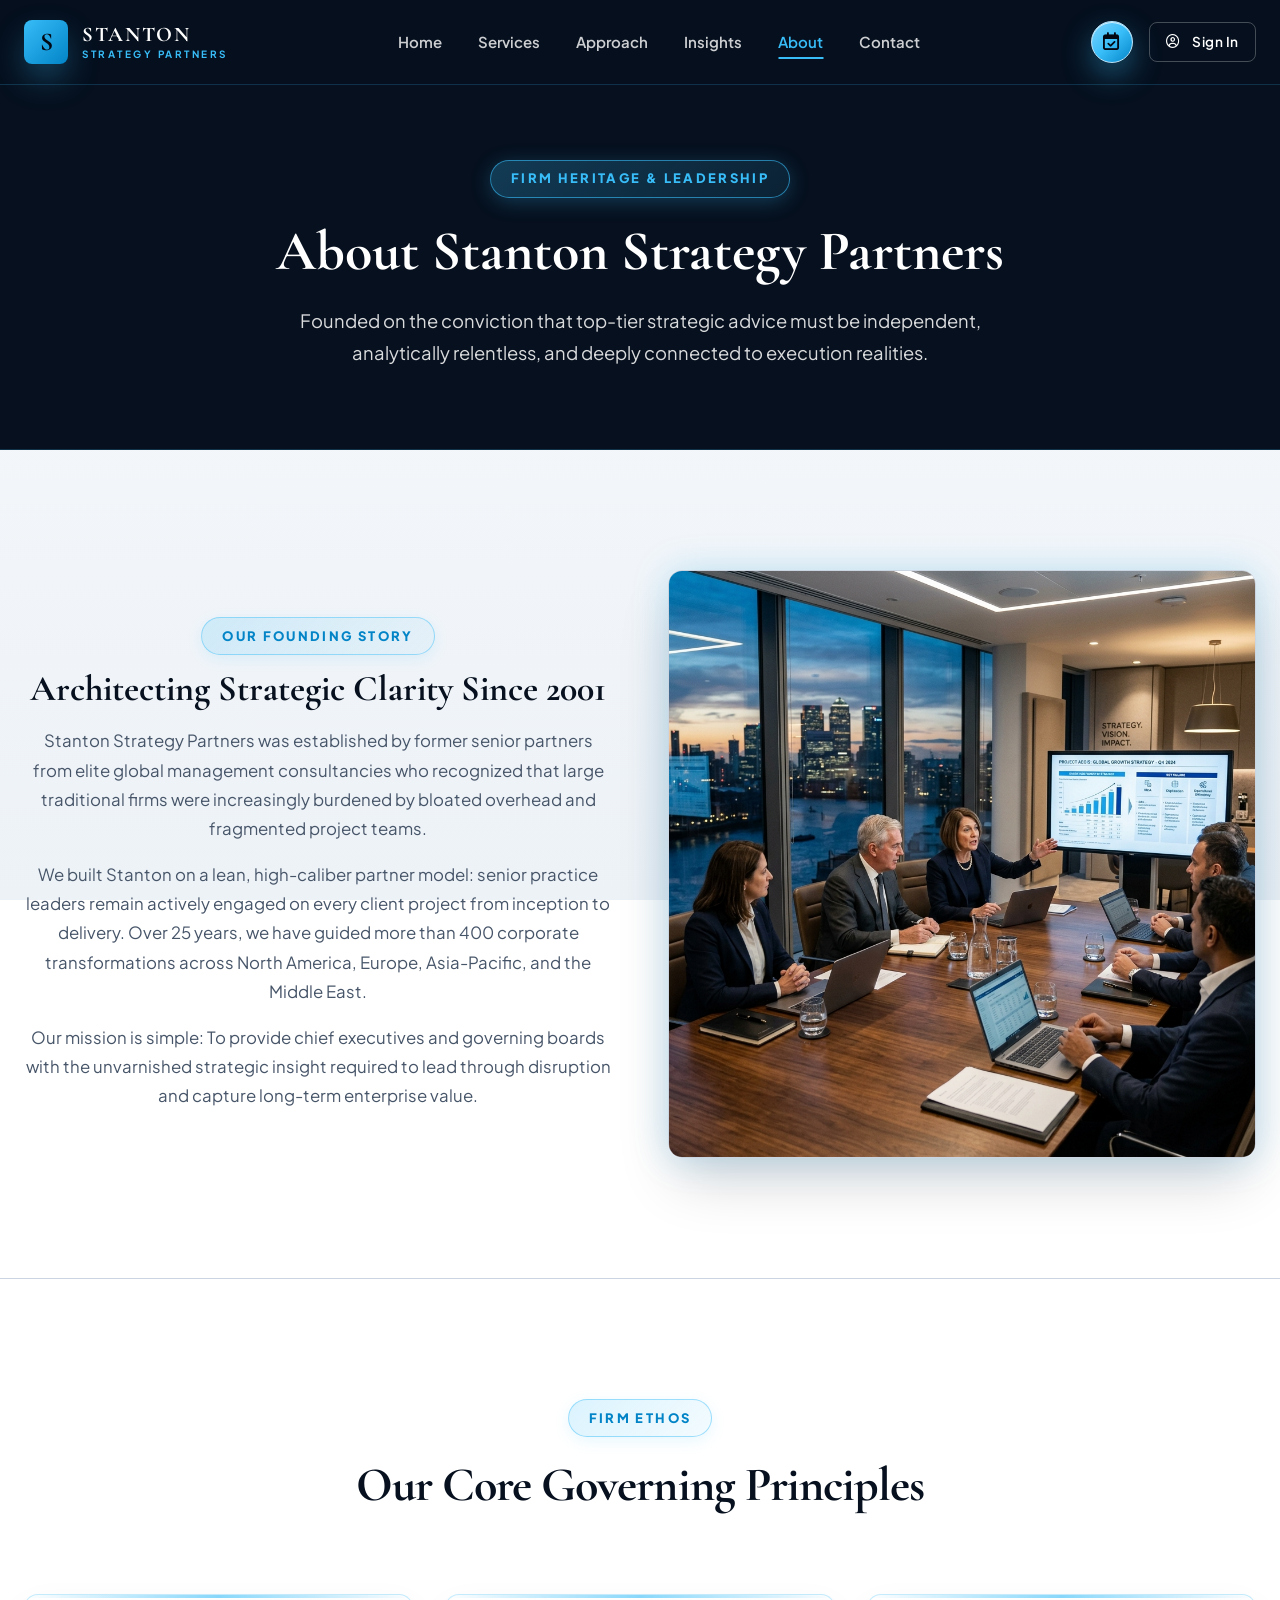
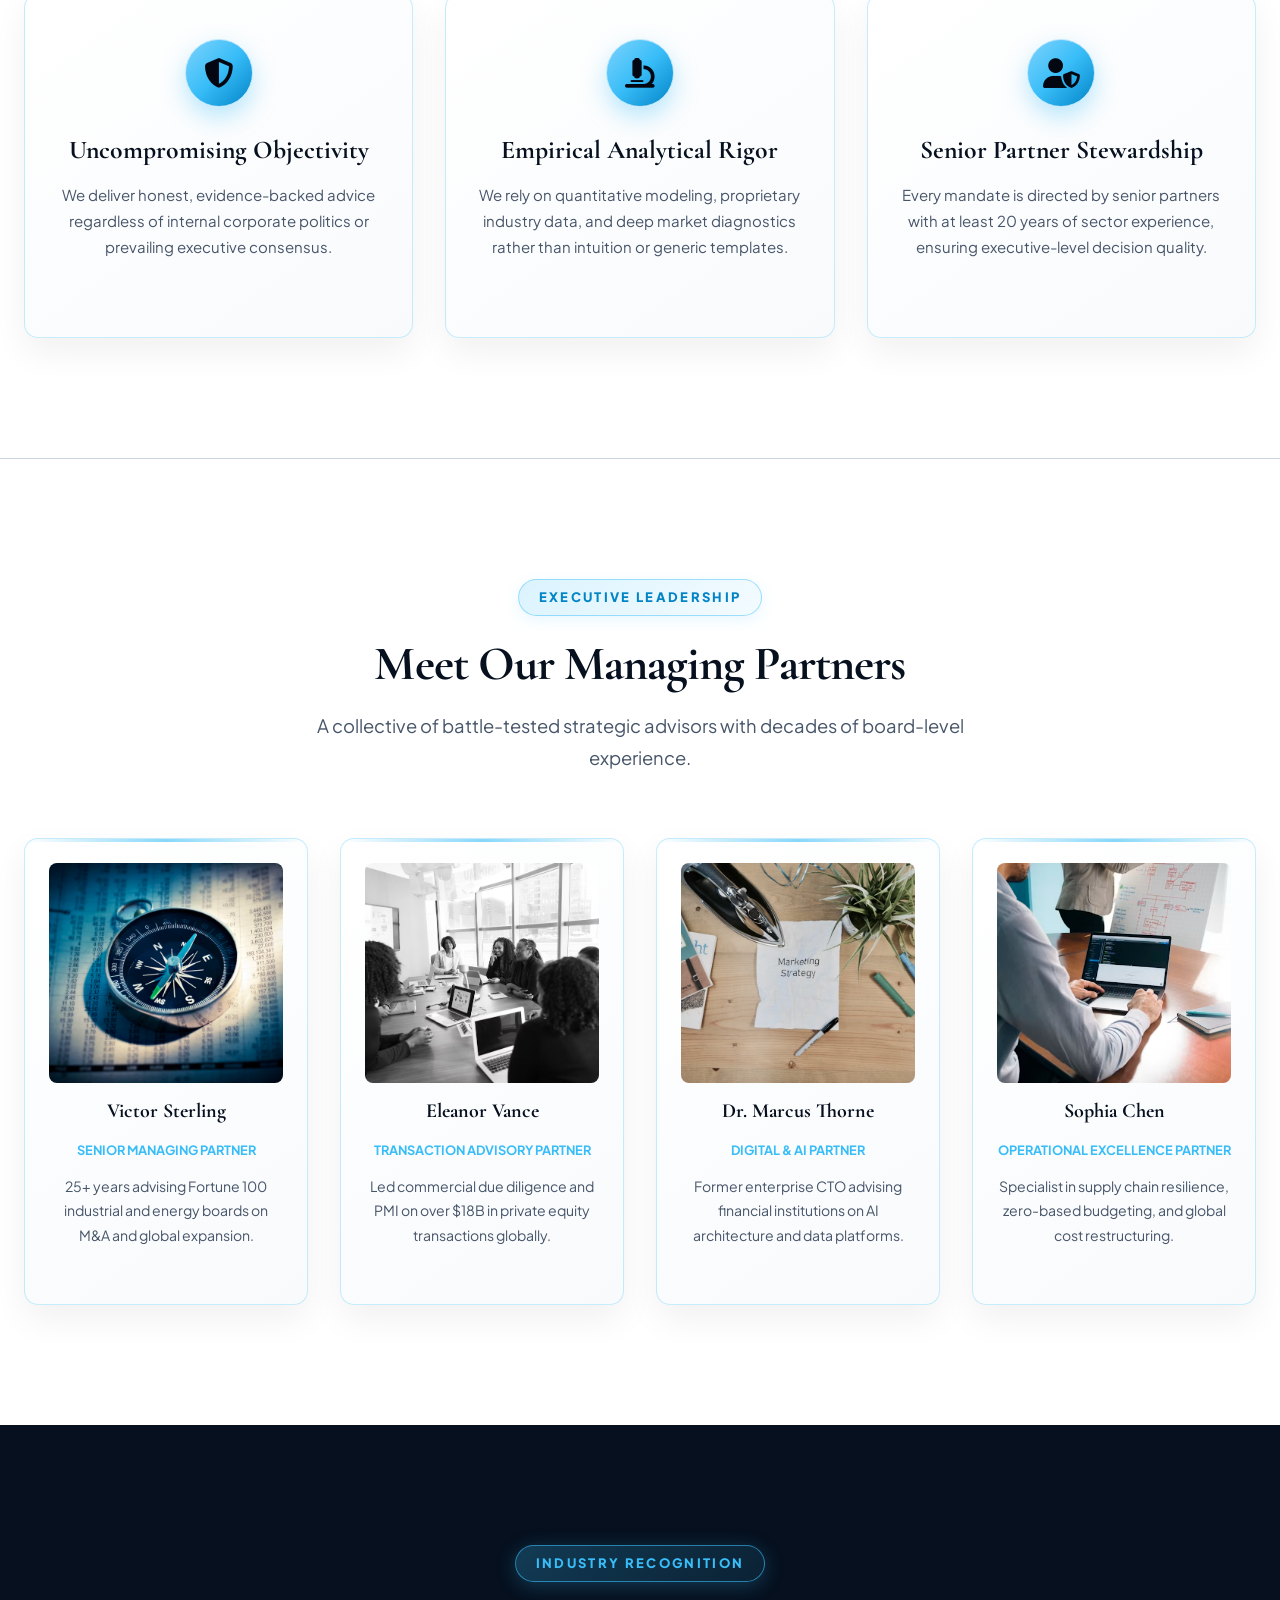
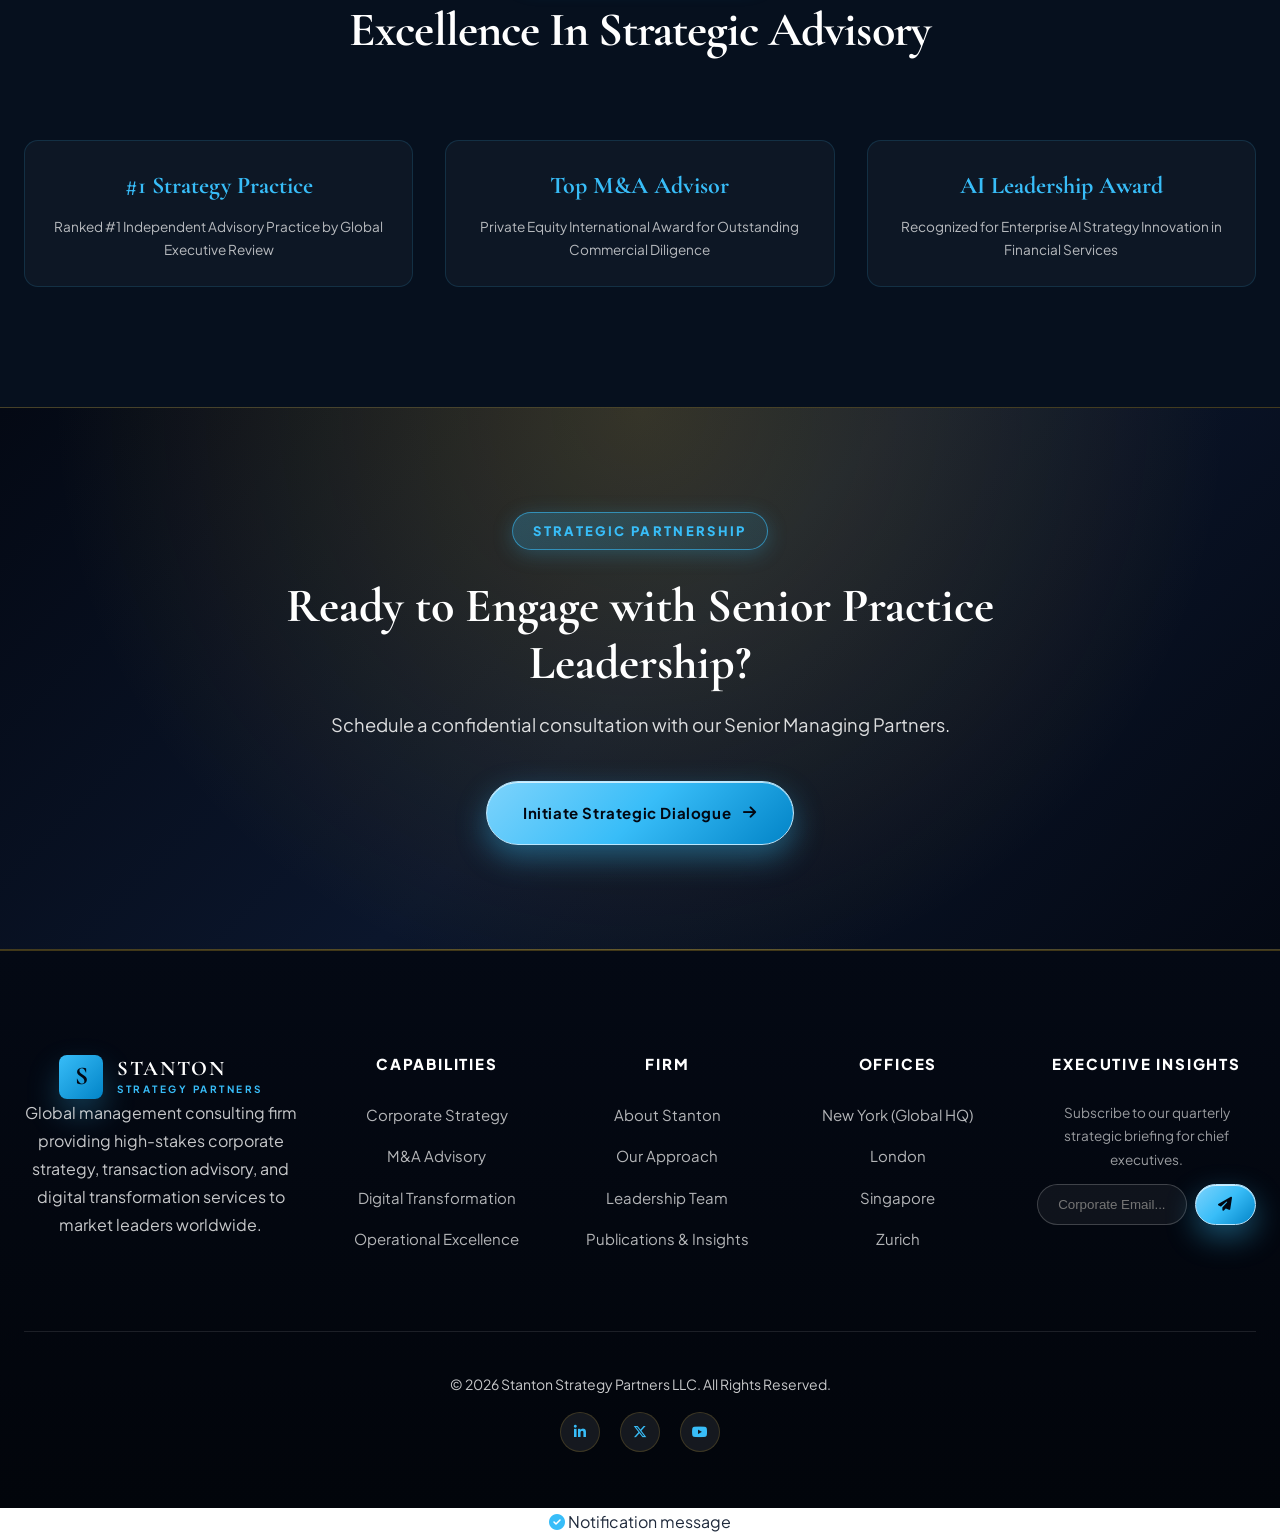
==== commit 44981991: "s" ====
--- a/about.html
+++ b/about.html
@@ -43,7 +43,8 @@
       </nav>
 
       <div class="nav-actions">
-        <a href="contact.html" class="btn btn-primary btn-sm">Request Consultation</a>
+        <a href="contact.html" class="btn btn-primary btn-icon-only" title="Request Consultation" aria-label="Request Consultation"><i class="fa-regular fa-calendar-check"></i></a>
+        <a href="signin.html" class="btn btn-nav-auth btn-sm" aria-label="Sign In"><i class="fa-regular fa-circle-user" style="margin-right: 0.35rem;"></i> Sign In</a>
         <button id="hamburger-toggle" class="hamburger" aria-label="Toggle Navigation Menu" aria-expanded="false">
           <span class="hamburger-line"></span>
           <span class="hamburger-line"></span>
--- a/style.css
+++ b/style.css
@@ -1,56 +1,56 @@
 /* ==========================================================================
-   Stanton Strategy Partners - Master Style Sheet
-   Executive Advisory & Management Consulting Agency
+   Stanton Strategy Partners - Executive Unique Centered Master Style Sheet
+   Bold, Dramatic, Gold & Dark Navy Luxury Aesthetic
    ========================================================================== */
 
 /* --------------------------------------------------------------------------
    1. Design System & CSS Variables
    -------------------------------------------------------------------------- */
 :root {
-  /* Color Palette */
-  --color-primary: #0a1424;         /* Executive Deep Navy */
-  --color-primary-dark: #050a12;    /* Dark Obsidian */
-  --color-primary-light: #16243b;   /* Midnight Blue */
+  /* Color Palette - Royal Sapphire Blue & Diamond Silver */
+  --color-primary: #06101e;         /* Deepest Executive Sapphire Obsidian */
+  --color-primary-dark: #020712;    /* Pure Deep Midnight Sapphire */
+  --color-primary-light: #0f2744;   /* Royal Sapphire Midnight */
   
-  --color-accent: #c08a2e;          /* Champagne Gold */
-  --color-accent-hover: #d9a038;    /* Bright Gold */
-  --color-accent-light: #f4e8c1;    /* Light Cream Gold */
-  --color-accent-glow: rgba(192, 138, 46, 0.25);
-
-  --color-dark: #0f172a;            /* Slate Dark */
-  --color-light: #f8fafc;           /* Platinum Light Background */
+  --color-accent: #38bdf8;          /* Vibrant Electric Diamond Sky Cyan */
+  --color-accent-hover: #7dd3fc;    /* Bright Diamond Cyan */
+  --color-accent-light: #e0f2fe;    /* Ice Platinum Light */
+  --color-accent-glow: rgba(56, 189, 248, 0.45);
+
+  --color-dark: #0c1a2c;            /* Slate Sapphire Dark */
+  --color-light: #f1f5f9;           /* Ice Platinum Silk Background */
   --color-white: #ffffff;
   
-  --color-text: #334155;             /* Slate 700 Body Text */
-  --color-text-muted: #64748b;       /* Slate 500 Subtitle Text */
-  --color-text-light: #94a3b8;       /* Slate 400 Light Text */
-  --color-text-white: #f8fafc;
+  --color-text: #1e293b;             /* Slate 800 Premium Body Text */
+  --color-text-muted: #475569;       /* Muted Subtitle Text */
+  --color-text-light: #64748b;       /* Slate Light Text */
   
-  --color-border: #e2e8f0;           /* Soft Border */
-  --color-border-dark: rgba(255, 255, 255, 0.12);
+  --color-border: #cbd5e1;           /* Ice Platinum Border */
+  --color-border-gold: rgba(56, 189, 248, 0.35);
   --color-error: #ef4444;
 
   /* Typography */
   --font-serif: 'Cormorant Garamond', 'Playfair Display', Georgia, serif;
   --font-sans: 'Plus Jakarta Sans', -apple-system, BlinkMacSystemFont, 'Segoe UI', Roboto, sans-serif;
 
-  /* Shadows & Elevation */
-  --shadow-sm: 0 2px 4px rgba(10, 20, 36, 0.04);
-  --shadow-md: 0 8px 24px -4px rgba(10, 20, 36, 0.08);
-  --shadow-lg: 0 20px 40px -8px rgba(10, 20, 36, 0.16);
-  --shadow-gold: 0 10px 30px -5px rgba(192, 138, 46, 0.3);
+  /* Elevation & Metallic Shadows */
+  --shadow-sm: 0 4px 15px rgba(6, 16, 30, 0.05);
+  --shadow-md: 0 15px 35px -4px rgba(6, 16, 30, 0.1), 0 0 20px rgba(56, 189, 248, 0.1);
+  --shadow-lg: 0 28px 60px -10px rgba(6, 16, 30, 0.2), 0 0 35px rgba(56, 189, 248, 0.25);
+  --shadow-gold: 0 15px 35px -5px rgba(56, 189, 248, 0.45);
+  --shadow-glow: 0 0 45px rgba(56, 189, 248, 0.4);
 
   /* Spacing & Borders */
-  --radius-sm: 4px;
-  --radius-md: 8px;
-  --radius-lg: 16px;
+  --radius-sm: 8px;
+  --radius-md: 14px;
+  --radius-lg: 24px;
   --radius-full: 9999px;
   
-  --transition: all 0.3s cubic-bezier(0.16, 1, 0.3, 1);
+  --transition: all 0.4s cubic-bezier(0.16, 1, 0.3, 1);
 }
 
 /* --------------------------------------------------------------------------
-   2. Resets & Global Styles
+   2. Resets & Global Styles (ALL CENTER ALIGNED DEFAULT)
    -------------------------------------------------------------------------- */
 *, *::before, *::after {
   box-sizing: border-box;
@@ -66,11 +66,13 @@
 body {
   font-family: var(--font-sans);
   color: var(--color-text);
-  background-color: var(--color-light);
-  line-height: 1.6;
+  background: linear-gradient(180deg, #f8fafc 0%, #edf2f7 100%);
+  background-attachment: fixed;
+  line-height: 1.75;
   -webkit-font-smoothing: antialiased;
   -moz-osx-font-smoothing: grayscale;
   overflow-x: hidden;
+  text-align: center;
 }
 
 ::selection {
@@ -83,10 +85,12 @@
   color: var(--color-primary);
   line-height: 1.2;
   font-weight: 700;
+  text-align: center;
 }
 
 p {
   margin-bottom: 1rem;
+  text-align: center;
 }
 
 p:last-child {
@@ -107,6 +111,8 @@
   max-width: 100%;
   height: auto;
   display: block;
+  margin-left: auto;
+  margin-right: auto;
 }
 
 ul {
@@ -114,7 +120,7 @@
 }
 
 /* --------------------------------------------------------------------------
-   3. Layout Components & Grid
+   3. Centered Layout Containers & Headers
    -------------------------------------------------------------------------- */
 .container {
   width: 100%;
@@ -124,28 +130,28 @@
 }
 
 .section-padding {
-  padding: 6rem 0;
+  padding: 7.5rem 0;
 }
 
 @media (max-width: 768px) {
   .section-padding {
-    padding: 3.5rem 0;
+    padding: 4rem 0;
   }
 }
 
-.section-header {
-  margin-bottom: 3.5rem;
-}
-
-.section-header.center {
+.section-header, .section-header.center {
   text-align: center;
   margin-left: auto;
   margin-right: auto;
-  max-width: 760px;
+  max-width: 800px;
+  margin-bottom: 4rem;
+  display: flex;
+  flex-direction: column;
+  align-items: center;
 }
 
 .section-header h2 {
-  font-size: 2.75rem;
+  font-size: 3rem;
   letter-spacing: -0.02em;
   margin-top: 0.5rem;
   margin-bottom: 1rem;
@@ -153,100 +159,131 @@
 
 @media (max-width: 768px) {
   .section-header h2 {
-    font-size: 2rem;
+    font-size: 2.25rem;
   }
 }
 
 .section-subtitle {
-  font-size: 1.125rem;
+  font-size: 1.15rem;
   color: var(--color-text-muted);
-  max-width: 680px;
+  max-width: 700px;
+  margin-left: auto;
+  margin-right: auto;
+  text-align: center;
 }
 
 .eyebrow {
   display: inline-block;
   font-family: var(--font-sans);
   font-size: 0.8125rem;
-  font-weight: 700;
+  font-weight: 800;
   text-transform: uppercase;
-  letter-spacing: 0.15em;
-  color: var(--color-accent);
-  margin-bottom: 0.5rem;
+  letter-spacing: 0.18em;
+  color: #0284c7;
+  margin-bottom: 0.75rem;
+  text-align: center;
+  padding: 0.4rem 1.25rem;
+  background: linear-gradient(135deg, rgba(56, 189, 248, 0.18) 0%, rgba(56, 189, 248, 0.06) 100%);
+  border: 1px solid rgba(56, 189, 248, 0.45);
+  border-radius: var(--radius-full);
+  box-shadow: 0 4px 15px rgba(56, 189, 248, 0.12);
 }
 
 .eyebrow.light {
   color: var(--color-accent);
+  background: linear-gradient(135deg, rgba(56, 189, 248, 0.25) 0%, rgba(56, 189, 248, 0.1) 100%);
+  border-color: rgba(56, 189, 248, 0.6);
+  box-shadow: 0 4px 20px rgba(56, 189, 248, 0.25);
 }
 
 .gold {
   color: var(--color-accent);
-  background: linear-gradient(135deg, #e2b450 0%, #c08a2e 50%, #9e6c1b 100%);
+  background: linear-gradient(135deg, #7dd3fc 0%, #38bdf8 50%, #0284c7 100%);
   -webkit-background-clip: text;
   -webkit-text-fill-color: transparent;
 }
 
 /* --------------------------------------------------------------------------
-   4. Buttons & Badges
+   4. Centered Interactive Buttons & Animations
    -------------------------------------------------------------------------- */
 .btn {
   display: inline-flex;
   align-items: center;
   justify-content: center;
-  gap: 0.625rem;
-  padding: 0.9375rem 2rem;
+  gap: 0.75rem;
+  padding: 1.1rem 2.25rem;
   font-family: var(--font-sans);
   font-size: 0.9375rem;
-  font-weight: 600;
-  border-radius: var(--radius-sm);
+  font-weight: 700;
+  border-radius: var(--radius-full);
   transition: var(--transition);
   cursor: pointer;
   border: 1px solid transparent;
   white-space: nowrap;
+  letter-spacing: 0.04em;
+  margin: 0 auto;
 }
 
 .btn-sm {
-  padding: 0.625rem 1.25rem;
+  padding: 0.65rem 1.4rem;
   font-size: 0.875rem;
 }
 
+.btn-icon-only {
+  width: 42px;
+  height: 42px;
+  min-width: 42px;
+  padding: 0;
+  border-radius: var(--radius-full);
+  display: inline-flex;
+  align-items: center;
+  justify-content: center;
+  font-size: 1.15rem;
+}
+
 .btn-primary {
-  background-color: var(--color-accent);
-  color: var(--color-primary-dark);
+  background: linear-gradient(135deg, #7dd3fc 0%, #38bdf8 50%, #0284c7 100%);
+  color: #020712;
+  border: 1px solid #bae6fd;
+  box-shadow: 0 12px 30px rgba(56, 189, 248, 0.4), inset 0 1px 0 rgba(255, 255, 255, 0.7);
+}
+
+.btn-primary:hover {
+  background: linear-gradient(135deg, #ffffff 0%, #7dd3fc 40%, #38bdf8 100%);
+  color: #020712;
+  transform: translateY(-4px) scale(1.03);
+  box-shadow: 0 20px 45px rgba(56, 189, 248, 0.55);
+}
+
+.btn-outline-light {
+  background: rgba(255, 255, 255, 0.06);
+  color: var(--color-white);
+  border: 1px solid rgba(56, 189, 248, 0.4);
+  backdrop-filter: blur(12px);
+  box-shadow: 0 8px 25px rgba(0, 0, 0, 0.3);
+}
+
+.btn-outline-light:hover {
+  background: rgba(56, 189, 248, 0.15);
   border-color: var(--color-accent);
-  box-shadow: 0 4px 14px rgba(192, 138, 46, 0.25);
-}
-
-.btn-primary:hover {
-  background-color: var(--color-accent-hover);
-  border-color: var(--color-accent-hover);
-  color: var(--color-primary-dark);
-  transform: translateY(-2px);
+  color: var(--color-accent);
+  transform: translateY(-4px) scale(1.03);
+  box-shadow: 0 15px 35px rgba(56, 189, 248, 0.3);
+}
+
+.btn-secondary {
+  background: linear-gradient(135deg, #0f2744 0%, #06101e 100%);
+  color: var(--color-accent);
+  border: 1px solid rgba(56, 189, 248, 0.3);
+  box-shadow: 0 8px 25px rgba(6, 16, 30, 0.3);
+}
+
+.btn-secondary:hover {
+  background: linear-gradient(135deg, #1e3a8a 0%, #0f2744 100%);
+  color: var(--color-accent-hover);
+  border-color: var(--color-accent);
+  transform: translateY(-4px);
   box-shadow: var(--shadow-gold);
-}
-
-.btn-outline-light {
-  background-color: transparent;
-  color: var(--color-white);
-  border-color: rgba(255, 255, 255, 0.3);
-}
-
-.btn-outline-light:hover {
-  background-color: rgba(255, 255, 255, 0.1);
-  border-color: var(--color-white);
-  color: var(--color-white);
-  transform: translateY(-2px);
-}
-
-.btn-secondary {
-  background-color: var(--color-primary);
-  color: var(--color-white);
-}
-
-.btn-secondary:hover {
-  background-color: var(--color-primary-light);
-  color: var(--color-white);
-  transform: translateY(-2px);
-  box-shadow: var(--shadow-md);
 }
 
 /* --------------------------------------------------------------------------
@@ -258,18 +295,18 @@
   left: 0;
   right: 0;
   z-index: 1000;
-  background-color: rgba(10, 20, 36, 0.92);
-  backdrop-filter: blur(12px);
-  -webkit-backdrop-filter: blur(12px);
-  border-bottom: 1px solid rgba(255, 255, 255, 0.08);
+  background-color: rgba(6, 16, 30, 0.92);
+  backdrop-filter: blur(16px);
+  -webkit-backdrop-filter: blur(16px);
+  border-bottom: 1px solid rgba(56, 189, 248, 0.2);
   transition: var(--transition);
   padding: 1.25rem 0;
 }
 
 .site-header.is-scrolled {
-  padding: 0.875rem 0;
-  background-color: rgba(10, 20, 36, 0.98);
-  box-shadow: 0 10px 30px rgba(0, 0, 0, 0.3);
+  padding: 0.85rem 0;
+  background-color: rgba(6, 16, 30, 0.98);
+  box-shadow: 0 10px 30px rgba(0, 0, 0, 0.5);
 }
 
 .nav-container {
@@ -286,29 +323,30 @@
 }
 
 .logo-mark {
-  width: 40px;
-  height: 40px;
-  background: linear-gradient(135deg, #c08a2e 0%, #8c5d14 100%);
-  color: var(--color-primary-dark);
+  width: 44px;
+  height: 44px;
+  background: linear-gradient(135deg, #38bdf8 0%, #0284c7 100%);
+  color: #020712;
   font-family: var(--font-serif);
   font-weight: 800;
-  font-size: 1.5rem;
+  font-size: 1.6rem;
   display: flex;
   align-items: center;
   justify-content: center;
   border-radius: var(--radius-sm);
-  box-shadow: 0 4px 10px rgba(192, 138, 46, 0.3);
+  box-shadow: var(--shadow-gold);
 }
 
 .brand-name {
   display: flex;
   flex-direction: column;
+  text-align: left;
 }
 
 .brand-title {
   font-family: var(--font-serif);
   font-weight: 700;
-  font-size: 1.25rem;
+  font-size: 1.3rem;
   letter-spacing: 0.08em;
   color: var(--color-white);
   line-height: 1;
@@ -316,8 +354,8 @@
 
 .brand-subtitle {
   font-size: 0.625rem;
-  font-weight: 600;
-  letter-spacing: 0.22em;
+  font-weight: 700;
+  letter-spacing: 0.25em;
   color: var(--color-accent);
   margin-top: 0.25rem;
   line-height: 1;
@@ -326,26 +364,27 @@
 .nav-menu {
   display: flex;
   align-items: center;
-  gap: 2rem;
+  gap: 2.25rem;
 }
 
 .nav-link {
-  color: rgba(255, 255, 255, 0.75);
+  color: rgba(255, 255, 255, 0.8);
   font-size: 0.9375rem;
-  font-weight: 500;
+  font-weight: 600;
   position: relative;
   padding: 0.5rem 0;
 }
 
 .nav-link:hover, .nav-link.active {
-  color: var(--color-white);
+  color: var(--color-accent);
 }
 
 .nav-link::after {
   content: '';
   position: absolute;
   bottom: 0;
-  left: 0;
+  left: 50%;
+  transform: translateX(-50%);
   width: 0;
   height: 2px;
   background-color: var(--color-accent);
@@ -386,14 +425,14 @@
 
   .nav-menu {
     position: fixed;
-    top: 72px;
+    top: 76px;
     left: 0;
     right: 0;
     background-color: var(--color-primary);
     flex-direction: column;
-    padding: 2rem;
-    gap: 1.5rem;
-    border-bottom: 1px solid rgba(255, 255, 255, 0.1);
+    padding: 2.5rem;
+    gap: 1.75rem;
+    border-bottom: 1px solid rgba(212, 175, 55, 0.2);
     transform: translateY(-150%);
     opacity: 0;
     visibility: hidden;
@@ -408,14 +447,15 @@
 }
 
 /* --------------------------------------------------------------------------
-   6. Hero & Video Background Integration
+   6. Hero & Video Background Section (CENTER ALIGNED)
    -------------------------------------------------------------------------- */
 .hero {
   position: relative;
   background-color: var(--color-primary);
   color: var(--color-white);
-  padding: 11rem 0 7rem 0;
+  padding: 12rem 0 8rem 0;
   overflow: hidden;
+  text-align: center;
 }
 
 .hero-video-bg {
@@ -429,7 +469,7 @@
   z-index: 0;
   transform: translate(-50%, -50%);
   object-fit: cover;
-  opacity: 0.28;
+  opacity: 0.32;
   filter: saturate(1.2) contrast(1.1);
 }
 
@@ -440,64 +480,87 @@
   right: 0;
   bottom: 0;
   z-index: 1;
-  background: radial-gradient(circle at 75% 30%, rgba(192, 138, 46, 0.15) 0%, transparent 65%),
-              linear-gradient(180deg, rgba(10, 20, 36, 0.65) 0%, rgba(10, 20, 36, 0.98) 100%);
+  background: radial-gradient(circle at 50% 30%, rgba(56, 189, 248, 0.18) 0%, transparent 70%),
+              linear-gradient(180deg, rgba(6, 16, 30, 0.6) 0%, rgba(6, 16, 30, 0.98) 100%);
   pointer-events: none;
 }
 
 .hero-grid {
-  display: grid;
-  grid-template-columns: 1.1fr 0.9fr;
-  gap: 4rem;
-  align-items: center;
+  display: flex;
+  flex-direction: column;
+  align-items: center;
+  justify-content: center;
+  text-align: center;
+  max-width: 960px;
+  margin: 0 auto;
   position: relative;
   z-index: 2;
 }
 
-@media (max-width: 992px) {
-  .hero-grid {
-    grid-template-columns: 1fr;
-    gap: 3rem;
-  }
+.hero-content {
+  display: flex;
+  flex-direction: column;
+  align-items: center;
+  text-align: center;
+  width: 100%;
 }
 
 .hero-content h1 {
-  font-size: 3.75rem;
+  font-size: 4rem;
   color: var(--color-white);
-  margin-top: 0.75rem;
+  margin-top: 1rem;
   margin-bottom: 1.5rem;
   letter-spacing: -0.02em;
+  text-align: center;
+  line-height: 1.15;
 }
 
 @media (max-width: 768px) {
   .hero-content h1 {
-    font-size: 2.5rem;
+    font-size: 2.75rem;
   }
 }
 
 .hero-subtitle {
-  font-size: 1.2rem;
-  color: rgba(255, 255, 255, 0.85);
-  margin-bottom: 2.5rem;
-  line-height: 1.7;
+  font-size: 1.25rem;
+  color: rgba(255, 255, 255, 0.88);
+  margin-bottom: 3rem;
+  line-height: 1.8;
+  max-width: 800px;
+  text-align: center;
+  margin-left: auto;
+  margin-right: auto;
 }
 
 .hero-cta {
   display: flex;
-  gap: 1.25rem;
+  gap: 1.5rem;
+  justify-content: center;
+  align-items: center;
   flex-wrap: wrap;
+  margin-bottom: 4rem;
 }
 
 .hero-media {
   position: relative;
+  width: 100%;
+  max-width: 840px;
+  margin: 0 auto;
 }
 
 .hero-image-wrapper {
   position: relative;
   border-radius: var(--radius-lg);
   overflow: hidden;
-  box-shadow: 0 30px 60px rgba(0, 0, 0, 0.6);
-  border: 1px solid rgba(255, 255, 255, 0.18);
+  box-shadow: 0 35px 70px rgba(0, 0, 0, 0.7);
+  border: 1px solid rgba(56, 189, 248, 0.35);
+  animation: float 6s ease-in-out infinite;
+}
+
+@keyframes float {
+  0% { transform: translateY(0px); }
+  50% { transform: translateY(-10px); }
+  100% { transform: translateY(0px); }
 }
 
 .hero-image-wrapper img {
@@ -512,103 +575,100 @@
   top: 50%;
   left: 50%;
   transform: translate(-50%, -50%);
-  width: 80px;
-  height: 80px;
-  background: rgba(10, 20, 36, 0.85);
+  width: 90px;
+  height: 90px;
+  background: rgba(6, 16, 30, 0.88);
   border: 2px solid var(--color-accent);
   border-radius: var(--radius-full);
   display: flex;
   align-items: center;
   justify-content: center;
   color: var(--color-accent);
-  font-size: 1.75rem;
+  font-size: 2rem;
   cursor: pointer;
   box-shadow: var(--shadow-gold);
   transition: var(--transition);
-  backdrop-filter: blur(6px);
+  backdrop-filter: blur(8px);
   z-index: 5;
 }
 
 .video-play-trigger:hover {
-  transform: translate(-50%, -50%) scale(1.12);
+  transform: translate(-50%, -50%) scale(1.15);
   background: var(--color-accent);
-  color: var(--color-primary-dark);
+  color: #020712;
 }
 
 .video-play-trigger::before {
   content: '';
   position: absolute;
-  top: -10px; left: -10px; right: -10px; bottom: -10px;
-  border: 1px solid rgba(192, 138, 46, 0.4);
+  top: -12px; left: -12px; right: -12px; bottom: -12px;
+  border: 1px solid rgba(56, 189, 248, 0.5);
   border-radius: var(--radius-full);
   animation: pulse-ring 2s infinite;
 }
 
 @keyframes pulse-ring {
   0% { transform: scale(0.95); opacity: 0.8; }
-  100% { transform: scale(1.3); opacity: 0; }
+  100% { transform: scale(1.35); opacity: 0; }
 }
 
 .hero-badge-floating {
   position: absolute;
-  bottom: -20px;
-  left: -20px;
-  background-color: rgba(10, 20, 36, 0.95);
+  bottom: -25px;
+  left: 50%;
+  transform: translateX(-50%);
+  background-color: rgba(6, 16, 30, 0.95);
   border: 1px solid var(--color-accent);
-  padding: 1.5rem 2rem;
+  padding: 1.5rem 3rem;
   border-radius: var(--radius-md);
   box-shadow: var(--shadow-gold);
-  backdrop-filter: blur(8px);
+  backdrop-filter: blur(10px);
   z-index: 6;
-}
-
-@media (max-width: 576px) {
-  .hero-badge-floating {
-    position: relative;
-    bottom: 0;
-    left: 0;
-    margin-top: 1rem;
-  }
+  white-space: nowrap;
 }
 
 .hero-badge-number {
   font-family: var(--font-serif);
-  font-size: 2.25rem;
+  font-size: 2.5rem;
   font-weight: 800;
   color: var(--color-accent);
   line-height: 1;
 }
 
 .hero-badge-text {
-  font-size: 0.8125rem;
-  color: rgba(255, 255, 255, 0.85);
-  font-weight: 600;
-  margin-top: 0.25rem;
+  font-size: 0.875rem;
+  color: rgba(255, 255, 255, 0.9);
+  font-weight: 700;
+  margin-top: 0.35rem;
+  letter-spacing: 0.05em;
 }
 
 /* Page Header Subpages */
 .services-header {
   background-color: var(--color-primary);
   color: var(--color-white);
-  padding: 9rem 0 4rem 0;
+  padding: 10rem 0 5rem 0;
   position: relative;
-  border-bottom: 1px solid rgba(255, 255, 255, 0.08);
+  border-bottom: 1px solid rgba(56, 189, 248, 0.2);
+  text-align: center;
 }
 
 .services-header h1 {
-  font-size: 3.25rem;
+  font-size: 3.5rem;
   color: var(--color-white);
   margin-top: 0.5rem;
-  margin-bottom: 1rem;
+  margin-bottom: 1.25rem;
+  text-align: center;
 }
 
 /* --------------------------------------------------------------------------
-   7. Stat Strip Section
+   7. Stat Strip Section (CENTER ALIGNED)
    -------------------------------------------------------------------------- */
 .stat-strip {
   background-color: var(--color-primary-dark);
-  border-y: 1px solid rgba(255, 255, 255, 0.08);
-  padding: 3.5rem 0;
+  border-top: 1px solid rgba(56, 189, 248, 0.2);
+  border-bottom: 1px solid rgba(56, 189, 248, 0.2);
+  padding: 4rem 0;
   color: var(--color-white);
 }
 
@@ -616,6 +676,8 @@
   display: grid;
   grid-template-columns: repeat(4, 1fr);
   gap: 2rem;
+  align-items: center;
+  justify-content: center;
 }
 
 @media (max-width: 992px) {
@@ -631,18 +693,28 @@
 }
 
 .stat-item {
-  text-align: left;
-  border-left: 2px solid var(--color-accent);
-  padding-left: 1.25rem;
+  text-align: center;
+  padding: 1.5rem;
+  border-radius: var(--radius-md);
+  background: rgba(255, 255, 255, 0.03);
+  border: 1px solid rgba(56, 189, 248, 0.15);
+  transition: var(--transition);
+}
+
+.stat-item:hover {
+  transform: translateY(-6px);
+  border-color: var(--color-accent);
+  box-shadow: var(--shadow-glow);
 }
 
 .stat-number {
   font-family: var(--font-serif);
-  font-size: 3rem;
+  font-size: 3.5rem;
   font-weight: 700;
   color: var(--color-white);
   line-height: 1;
   margin-bottom: 0.5rem;
+  text-align: center;
 }
 
 .stat-number .accent {
@@ -650,18 +722,20 @@
 }
 
 .stat-label {
-  font-size: 0.875rem;
+  font-size: 0.9375rem;
   color: rgba(255, 255, 255, 0.75);
-  line-height: 1.4;
+  line-height: 1.5;
+  text-align: center;
 }
 
 /* --------------------------------------------------------------------------
-   8. Practice Areas & Services
+   8. Practice Areas & Services (CENTER ALIGNED)
    -------------------------------------------------------------------------- */
 .services-grid {
   display: grid;
   grid-template-columns: repeat(4, 1fr);
   gap: 2rem;
+  justify-content: center;
 }
 
 @media (max-width: 1200px) {
@@ -677,59 +751,85 @@
 }
 
 .service-card {
-  background-color: var(--color-white);
-  border: 1px solid var(--color-border);
+  background: linear-gradient(145deg, #ffffff 0%, #f8fafc 100%);
+  border: 1px solid rgba(56, 189, 248, 0.28);
   border-radius: var(--radius-md);
-  padding: 2.25rem 1.75rem;
+  padding: 2.75rem 2rem;
   transition: var(--transition);
   display: flex;
   flex-direction: column;
+  align-items: center;
+  text-align: center;
+  box-shadow: 0 14px 35px rgba(6, 16, 30, 0.06), inset 0 1px 0 #ffffff;
+  position: relative;
+  overflow: hidden;
+}
+
+.service-card::before {
+  content: '';
+  position: absolute;
+  top: 0; left: 0; right: 0; height: 3px;
+  background: linear-gradient(90deg, transparent, var(--color-accent), transparent);
+  opacity: 0.6;
+  transition: var(--transition);
 }
 
 .service-card:hover {
-  transform: translateY(-6px);
-  box-shadow: var(--shadow-lg);
-  border-color: var(--color-accent);
+  transform: translateY(-8px) scale(1.02);
+  box-shadow: 0 25px 55px rgba(6, 16, 30, 0.12), 0 0 35px rgba(56, 189, 248, 0.28);
+  border-color: rgba(56, 189, 248, 0.7);
+}
+
+.service-card:hover::before {
+  opacity: 1;
+  height: 4px;
 }
 
 .service-icon {
-  width: 54px;
-  height: 54px;
-  background-color: rgba(192, 138, 46, 0.1);
-  color: var(--color-accent);
-  border-radius: var(--radius-sm);
-  display: flex;
-  align-items: center;
-  justify-content: center;
-  font-size: 1.5rem;
-  margin-bottom: 1.5rem;
-  transition: var(--transition);
+  width: 68px;
+  height: 68px;
+  background: linear-gradient(135deg, #7dd3fc 0%, #38bdf8 50%, #0284c7 100%);
+  color: #020712;
+  border-radius: var(--radius-full);
+  display: flex;
+  align-items: center;
+  justify-content: center;
+  font-size: 1.85rem;
+  margin-bottom: 1.75rem;
+  transition: var(--transition);
+  border: 1px solid #bae6fd;
+  box-shadow: 0 10px 25px rgba(56, 189, 248, 0.35);
 }
 
 .service-card:hover .service-icon {
-  background-color: var(--color-accent);
-  color: var(--color-primary-dark);
+  background: linear-gradient(135deg, #ffffff 0%, #7dd3fc 50%, #38bdf8 100%);
+  color: #020712;
+  transform: rotateY(180deg) scale(1.1);
+  box-shadow: 0 15px 35px rgba(56, 189, 248, 0.55);
 }
 
 .service-card h3 {
-  font-size: 1.5rem;
+  font-size: 1.6rem;
   margin-bottom: 1rem;
+  text-align: center;
 }
 
 .service-card p {
   color: var(--color-text-muted);
   font-size: 0.9375rem;
-  margin-bottom: 1.75rem;
+  margin-bottom: 2rem;
   flex-grow: 1;
+  text-align: center;
 }
 
 .service-link {
-  font-size: 0.875rem;
+  font-size: 0.9375rem;
   font-weight: 700;
   color: var(--color-primary);
   display: inline-flex;
   align-items: center;
   gap: 0.5rem;
+  justify-content: center;
 }
 
 .service-link i {
@@ -737,34 +837,37 @@
 }
 
 .service-card:hover .service-link i {
-  transform: translateX(4px);
+  transform: translateX(6px);
   color: var(--color-accent);
 }
 
 /* --------------------------------------------------------------------------
-   9. Accenture-Inspired Enterprise ROI Calculator WIDGET
+   9. Accenture-Inspired Enterprise ROI Calculator WIDGET (CENTER ALIGNED)
    -------------------------------------------------------------------------- */
 .roi-calculator-section {
   background-color: var(--color-primary);
   color: var(--color-white);
-  padding: 6rem 0;
+  padding: 7rem 0;
   position: relative;
-  border-top: 1px solid rgba(255, 255, 255, 0.08);
-  border-bottom: 1px solid rgba(255, 255, 255, 0.08);
+  border-top: 1px solid rgba(212, 175, 55, 0.15);
+  border-bottom: 1px solid rgba(212, 175, 55, 0.15);
+  text-align: center;
 }
 
 .roi-card {
-  background: rgba(16, 28, 48, 0.8);
-  border: 1px solid rgba(192, 138, 46, 0.3);
+  background: rgba(13, 24, 46, 0.85);
+  border: 1px solid var(--color-accent);
   border-radius: var(--radius-lg);
-  padding: 3rem;
-  box-shadow: 0 20px 50px rgba(0, 0, 0, 0.4);
-  backdrop-filter: blur(10px);
+  padding: 3.5rem;
+  box-shadow: 0 25px 60px rgba(0, 0, 0, 0.5);
+  backdrop-filter: blur(12px);
+  max-width: 1000px;
+  margin: 0 auto;
 }
 
 .roi-grid {
   display: grid;
-  grid-template-columns: 1.1fr 0.9fr;
+  grid-template-columns: 1fr 1fr;
   gap: 3.5rem;
   align-items: center;
 }
@@ -779,113 +882,119 @@
 .roi-inputs {
   display: flex;
   flex-direction: column;
-  gap: 1.5rem;
+  gap: 1.75rem;
+  text-align: center;
 }
 
 .roi-field label {
   font-size: 0.875rem;
-  font-weight: 700;
+  font-weight: 800;
   text-transform: uppercase;
-  letter-spacing: 0.08em;
+  letter-spacing: 0.1em;
   color: var(--color-accent);
   margin-bottom: 0.5rem;
   display: block;
-}
-
-.roi-select, .roi-slider {
+  text-align: center;
+}
+
+.roi-select {
   width: 100%;
-  padding: 0.875rem 1.125rem;
-  background-color: rgba(10, 20, 36, 0.9);
-  border: 1px solid rgba(255, 255, 255, 0.15);
+  padding: 1rem 1.25rem;
+  background-color: rgba(6, 12, 24, 0.95);
+  border: 1px solid rgba(212, 175, 55, 0.3);
   color: var(--color-white);
   border-radius: var(--radius-sm);
   font-family: var(--font-sans);
   font-size: 1rem;
+  text-align: center;
+  text-align-last: center;
 }
 
 .roi-select:focus {
   outline: none;
   border-color: var(--color-accent);
-  box-shadow: 0 0 0 3px rgba(192, 138, 46, 0.2);
-}
-
-.roi-slider-value {
-  font-size: 1.25rem;
-  font-weight: 700;
-  color: var(--color-white);
-  margin-top: 0.5rem;
+  box-shadow: var(--shadow-glow);
 }
 
 .roi-result-box {
-  background: linear-gradient(135deg, rgba(192, 138, 46, 0.15) 0%, rgba(10, 20, 36, 0.9) 100%);
+  background: linear-gradient(135deg, rgba(212, 175, 55, 0.18) 0%, rgba(6, 12, 24, 0.95) 100%);
   border: 1px solid var(--color-accent);
   border-radius: var(--radius-md);
-  padding: 2.5rem;
-  text-align: center;
+  padding: 3rem 2rem;
+  text-align: center;
+  display: flex;
+  flex-direction: column;
+  align-items: center;
 }
 
 .roi-result-metric {
   font-family: var(--font-serif);
-  font-size: 3.5rem;
+  font-size: 4rem;
   font-weight: 800;
   color: var(--color-accent);
   line-height: 1;
-  margin: 1rem 0;
+  margin: 1.25rem 0;
+  text-align: center;
 }
 
 .roi-result-label {
   font-size: 0.875rem;
-  color: rgba(255, 255, 255, 0.8);
+  color: rgba(255, 255, 255, 0.85);
   text-transform: uppercase;
-  letter-spacing: 0.1em;
+  letter-spacing: 0.12em;
+  font-weight: 700;
 }
 
 /* --------------------------------------------------------------------------
-   10. Strategy&-Inspired Strategy-to-Execution Workflow Timeline
+   10. Strategy&-Inspired Workflow Timeline (CENTER ALIGNED)
    -------------------------------------------------------------------------- */
 .workflow-section {
-  padding: 6rem 0;
+  padding: 7rem 0;
   background-color: var(--color-light);
+  text-align: center;
 }
 
 .workflow-nav {
   display: flex;
   gap: 1rem;
   justify-content: center;
-  margin-bottom: 3rem;
+  margin-bottom: 3.5rem;
   flex-wrap: wrap;
 }
 
 .workflow-tab-btn {
-  padding: 0.875rem 1.75rem;
-  background-color: var(--color-white);
-  border: 1px solid var(--color-border);
+  padding: 1rem 2.25rem;
+  background: #ffffff;
+  border: 1px solid rgba(212, 175, 55, 0.25);
   border-radius: var(--radius-full);
   font-family: var(--font-sans);
   font-size: 0.9375rem;
-  font-weight: 600;
+  font-weight: 700;
   color: var(--color-text);
   cursor: pointer;
   transition: var(--transition);
+  box-shadow: 0 4px 15px rgba(4, 9, 20, 0.04);
 }
 
 .workflow-tab-btn:hover, .workflow-tab-btn.active {
-  background-color: var(--color-primary);
-  color: var(--color-accent);
-  border-color: var(--color-primary);
-  box-shadow: var(--shadow-md);
+  background: linear-gradient(135deg, #0b162c 0%, #040914 100%);
+  color: var(--color-accent);
+  border-color: var(--color-accent);
+  box-shadow: var(--shadow-gold);
+  transform: translateY(-3px);
 }
 
 .workflow-card {
   display: none;
-  background-color: var(--color-white);
+  background: linear-gradient(145deg, #ffffff 0%, #fdfbf7 100%);
   border-radius: var(--radius-lg);
-  border: 1px solid var(--color-border);
-  padding: 3.5rem;
-  box-shadow: var(--shadow-md);
+  border: 1px solid rgba(212, 175, 55, 0.3);
+  padding: 4rem;
+  box-shadow: 0 25px 60px rgba(4, 9, 20, 0.08), 0 0 25px rgba(212, 175, 55, 0.12);
   grid-template-columns: 1fr 1fr;
-  gap: 3rem;
-  align-items: center;
+  gap: 3.5rem;
+  align-items: center;
+  text-align: center;
 }
 
 .workflow-card.active {
@@ -895,50 +1004,57 @@
 @media (max-width: 992px) {
   .workflow-card {
     grid-template-columns: 1fr;
-    padding: 2rem;
+    padding: 2.5rem;
   }
 }
 
 .workflow-num {
   font-family: var(--font-serif);
-  font-size: 4rem;
-  font-weight: 700;
-  color: var(--color-accent);
+  font-size: 4.5rem;
+  font-weight: 800;
+  background: linear-gradient(135deg, #bf953f 0%, #fcf6ba 25%, #b38728 50%, #aa771c 100%);
+  -webkit-background-clip: text;
+  -webkit-text-fill-color: transparent;
   line-height: 1;
+  text-align: center;
 }
 
 /* --------------------------------------------------------------------------
-   11. BCG-Inspired Executive Insights Portal & Modal
+   11. BCG-Inspired Thought Leadership Hub & Modal (CENTER ALIGNED)
    -------------------------------------------------------------------------- */
 .insights-filter-bar {
   display: flex;
-  gap: 0.75rem;
-  margin-bottom: 2.5rem;
+  gap: 0.875rem;
+  justify-content: center;
+  margin-bottom: 3rem;
   flex-wrap: wrap;
 }
 
 .filter-btn {
-  padding: 0.5rem 1.25rem;
-  background-color: var(--color-white);
-  border: 1px solid var(--color-border);
+  padding: 0.65rem 1.6rem;
+  background: #ffffff;
+  border: 1px solid rgba(212, 175, 55, 0.25);
   border-radius: var(--radius-full);
   font-size: 0.875rem;
-  font-weight: 600;
+  font-weight: 700;
   color: var(--color-text-muted);
   cursor: pointer;
   transition: var(--transition);
+  box-shadow: 0 4px 15px rgba(4, 9, 20, 0.04);
 }
 
 .filter-btn.active, .filter-btn:hover {
-  background-color: var(--color-accent);
-  color: var(--color-primary-dark);
-  border-color: var(--color-accent);
+  background: linear-gradient(135deg, #fce899 0%, #d4af37 50%, #b38728 100%);
+  color: #040914;
+  border-color: #ffe99b;
+  box-shadow: 0 10px 25px rgba(212, 175, 55, 0.4);
 }
 
 .insights-row {
   display: grid;
   grid-template-columns: repeat(3, 1fr);
-  gap: 2rem;
+  gap: 2.25rem;
+  justify-content: center;
 }
 
 @media (max-width: 992px) {
@@ -948,23 +1064,28 @@
 }
 
 .insight-card {
-  background-color: var(--color-white);
+  background: linear-gradient(145deg, #ffffff 0%, #fdfbf7 100%);
   border-radius: var(--radius-md);
   overflow: hidden;
-  border: 1px solid var(--color-border);
+  border: 1px solid rgba(212, 175, 55, 0.25);
   transition: var(--transition);
   display: flex;
   flex-direction: column;
+  align-items: center;
+  text-align: center;
+  box-shadow: 0 14px 35px rgba(4, 9, 20, 0.06), inset 0 1px 0 #ffffff;
 }
 
 .insight-card:hover {
-  transform: translateY(-4px);
-  box-shadow: var(--shadow-md);
+  transform: translateY(-8px);
+  box-shadow: 0 25px 55px rgba(4, 9, 20, 0.12), 0 0 35px rgba(212, 175, 55, 0.28);
+  border-color: rgba(212, 175, 55, 0.7);
 }
 
 .insight-image {
   position: relative;
-  height: 220px;
+  height: 240px;
+  width: 100%;
   overflow: hidden;
 }
 
@@ -972,54 +1093,62 @@
   width: 100%;
   height: 100%;
   object-fit: cover;
-  transition: transform 0.5s ease;
+  transition: transform 0.6s ease;
 }
 
 .insight-card:hover .insight-image img {
-  transform: scale(1.05);
+  transform: scale(1.08);
 }
 
 .insight-category-tag {
   position: absolute;
   top: 1rem;
-  left: 1rem;
+  left: 50%;
+  transform: translateX(-50%);
   background-color: var(--color-primary);
   color: var(--color-accent);
   font-size: 0.75rem;
-  font-weight: 700;
-  padding: 0.35rem 0.85rem;
-  border-radius: var(--radius-sm);
+  font-weight: 800;
+  padding: 0.4rem 1rem;
+  border-radius: var(--radius-full);
   text-transform: uppercase;
-  letter-spacing: 0.08em;
+  letter-spacing: 0.1em;
+  border: 1px solid var(--color-border-gold);
 }
 
 .insight-body {
-  padding: 1.75rem;
+  padding: 2rem;
   display: flex;
   flex-direction: column;
+  align-items: center;
+  text-align: center;
   flex-grow: 1;
+  width: 100%;
 }
 
 .insight-meta {
   font-size: 0.8125rem;
   color: var(--color-text-light);
-  margin-bottom: 0.75rem;
+  margin-bottom: 0.875rem;
   display: flex;
   gap: 0.5rem;
+  justify-content: center;
   align-items: center;
 }
 
 .insight-body h3 {
-  font-size: 1.35rem;
-  margin-bottom: 0.75rem;
-  line-height: 1.3;
+  font-size: 1.4rem;
+  margin-bottom: 1rem;
+  line-height: 1.35;
+  text-align: center;
 }
 
 .insight-teaser {
   color: var(--color-text-muted);
   font-size: 0.9375rem;
-  margin-bottom: 1.5rem;
+  margin-bottom: 1.75rem;
   flex-grow: 1;
+  text-align: center;
 }
 
 .insight-read-more {
@@ -1029,15 +1158,16 @@
   display: inline-flex;
   align-items: center;
   gap: 0.5rem;
+  justify-content: center;
   cursor: pointer;
 }
 
-/* Executive Modal Dialog */
+/* Executive Modal Dialog (CENTER ALIGNED) */
 .modal-overlay {
   position: fixed;
   top: 0; left: 0; right: 0; bottom: 0;
-  background-color: rgba(5, 10, 18, 0.85);
-  backdrop-filter: blur(8px);
+  background-color: rgba(3, 7, 15, 0.88);
+  backdrop-filter: blur(12px);
   z-index: 2000;
   display: flex;
   align-items: center;
@@ -1061,8 +1191,12 @@
   max-height: 90vh;
   overflow-y: auto;
   position: relative;
-  box-shadow: 0 30px 60px rgba(0,0,0,0.5);
-  padding: 3rem;
+  box-shadow: 0 35px 70px rgba(0,0,0,0.6);
+  padding: 3.5rem;
+  text-align: center;
+  display: flex;
+  flex-direction: column;
+  align-items: center;
 }
 
 .modal-close-btn {
@@ -1071,23 +1205,24 @@
   right: 1.5rem;
   background: none;
   border: none;
-  font-size: 1.5rem;
+  font-size: 1.75rem;
   color: var(--color-text-muted);
   cursor: pointer;
 }
 
 .modal-close-btn:hover {
-  color: var(--color-primary);
+  color: var(--color-accent);
 }
 
 /* --------------------------------------------------------------------------
-   12. Deloitte-Inspired Global Hub Selector & Live Timezone Clocks
+   12. Deloitte-Inspired Global Hubs (CENTER ALIGNED)
    -------------------------------------------------------------------------- */
 .global-hubs-grid {
   display: grid;
   grid-template-columns: repeat(4, 1fr);
-  gap: 1.5rem;
-  margin-top: 2rem;
+  gap: 1.75rem;
+  margin-top: 3rem;
+  justify-content: center;
 }
 
 @media (max-width: 992px) {
@@ -1103,42 +1238,47 @@
 }
 
 .hub-card {
-  background-color: var(--color-primary);
-  border: 1px solid rgba(255, 255, 255, 0.1);
+  background: linear-gradient(145deg, #0b162c 0%, #040914 100%);
+  border: 1px solid rgba(212, 175, 55, 0.3);
   border-radius: var(--radius-md);
-  padding: 1.5rem;
+  padding: 2rem 1.5rem;
   color: var(--color-white);
   transition: var(--transition);
   cursor: pointer;
+  text-align: center;
+  box-shadow: 0 15px 35px rgba(0, 0, 0, 0.35), inset 0 1px 0 rgba(255, 255, 255, 0.08);
 }
 
 .hub-card:hover, .hub-card.active {
   border-color: var(--color-accent);
-  transform: translateY(-4px);
-  box-shadow: var(--shadow-gold);
+  transform: translateY(-6px);
+  box-shadow: 0 25px 50px rgba(0, 0, 0, 0.5), 0 0 30px rgba(212, 175, 55, 0.35);
 }
 
 .hub-city {
   font-family: var(--font-serif);
-  font-size: 1.5rem;
+  font-size: 1.6rem;
   font-weight: 700;
   color: var(--color-white);
+  text-align: center;
 }
 
 .hub-clock {
-  font-size: 0.875rem;
-  color: var(--color-accent);
-  font-weight: 600;
-  margin-top: 0.25rem;
+  font-size: 0.9375rem;
+  color: var(--color-accent);
+  font-weight: 700;
+  margin-top: 0.35rem;
+  text-align: center;
 }
 
 /* --------------------------------------------------------------------------
-   13. Contact & Forms
+   13. Contact & Form Sections (CENTER ALIGNED)
    -------------------------------------------------------------------------- */
 .contact-grid {
   display: grid;
   grid-template-columns: 1.2fr 0.8fr;
-  gap: 3.5rem;
+  gap: 4rem;
+  align-items: start;
 }
 
 @media (max-width: 992px) {
@@ -1148,48 +1288,52 @@
 }
 
 .contact-form-card {
-  background-color: var(--color-white);
+  background: linear-gradient(145deg, #ffffff 0%, #fdfbf7 100%);
   border-radius: var(--radius-lg);
-  padding: 3rem;
-  border: 1px solid var(--color-border);
-  box-shadow: var(--shadow-sm);
+  padding: 3.5rem;
+  border: 1px solid rgba(212, 175, 55, 0.3);
+  box-shadow: 0 25px 60px rgba(4, 9, 20, 0.08), 0 0 25px rgba(212, 175, 55, 0.1);
+  text-align: center;
 }
 
 @media (max-width: 576px) {
   .contact-form-card {
-    padding: 1.75rem;
+    padding: 2rem;
   }
 }
 
 .form-group {
-  margin-bottom: 1.5rem;
+  margin-bottom: 1.75rem;
+  text-align: center;
 }
 
 .form-label {
   display: block;
   font-size: 0.875rem;
-  font-weight: 600;
+  font-weight: 700;
   color: var(--color-primary);
   margin-bottom: 0.5rem;
+  text-align: center;
 }
 
 .form-control {
   width: 100%;
-  padding: 0.875rem 1.125rem;
+  padding: 1rem 1.25rem;
   font-family: var(--font-sans);
   font-size: 0.9375rem;
   color: var(--color-text);
-  background-color: #f8fafc;
+  background-color: #ffffff;
   border: 1px solid var(--color-border);
   border-radius: var(--radius-sm);
   transition: var(--transition);
+  text-align: center;
 }
 
 .form-control:focus {
   outline: none;
   border-color: var(--color-accent);
   background-color: var(--color-white);
-  box-shadow: 0 0 0 3px rgba(192, 138, 46, 0.15);
+  box-shadow: 0 0 0 4px rgba(212, 175, 55, 0.22);
 }
 
 .error-message {
@@ -1197,7 +1341,8 @@
   font-size: 0.8125rem;
   color: var(--color-error);
   margin-top: 0.375rem;
-  font-weight: 500;
+  font-weight: 600;
+  text-align: center;
 }
 
 .form-group.has-error .error-message {
@@ -1209,20 +1354,59 @@
 }
 
 /* --------------------------------------------------------------------------
-   14. Footer Section
+   14. CTA Banner (CENTER ALIGNED)
+   -------------------------------------------------------------------------- */
+.cta-banner {
+  background: radial-gradient(circle at 50% 0%, rgba(212, 175, 55, 0.22) 0%, transparent 70%),
+              linear-gradient(135deg, #040914 0%, #0b162c 50%, #040914 100%);
+  color: var(--color-white);
+  padding: 6.5rem 0;
+  border-top: 1px solid rgba(212, 175, 55, 0.3);
+  border-bottom: 1px solid rgba(212, 175, 55, 0.3);
+  text-align: center;
+}
+
+.cta-content {
+  max-width: 800px;
+  margin: 0 auto;
+  display: flex;
+  flex-direction: column;
+  align-items: center;
+  text-align: center;
+}
+
+.cta-content h2 {
+  font-size: 3rem;
+  color: var(--color-white);
+  margin: 1rem 0;
+  text-align: center;
+}
+
+.cta-content p {
+  font-size: 1.15rem;
+  color: rgba(255, 255, 255, 0.85);
+  margin-bottom: 2.5rem;
+  text-align: center;
+}
+
+/* --------------------------------------------------------------------------
+   15. Footer Section (CENTER ALIGNED)
    -------------------------------------------------------------------------- */
 .site-footer {
-  background-color: var(--color-primary-dark);
-  color: rgba(255, 255, 255, 0.7);
-  padding: 5rem 0 2.5rem 0;
-  border-top: 1px solid rgba(255, 255, 255, 0.08);
+  background: linear-gradient(180deg, #040914 0%, #02050b 100%);
+  color: rgba(255, 255, 255, 0.78);
+  padding: 6.5rem 0 3.5rem 0;
+  border-top: 1px solid rgba(212, 175, 55, 0.3);
+  text-align: center;
 }
 
 .footer-grid {
   display: grid;
-  grid-template-columns: 1.5fr repeat(3, 1fr);
+  grid-template-columns: 1.5fr repeat(3, 1fr) 1.2fr;
   gap: 3rem;
   margin-bottom: 4rem;
+  text-align: center;
+  justify-content: center;
 }
 
 @media (max-width: 992px) {
@@ -1237,49 +1421,137 @@
   }
 }
 
+.footer-brand {
+  display: flex;
+  flex-direction: column;
+  align-items: center;
+  text-align: center;
+}
+
+.footer-col {
+  display: flex;
+  flex-direction: column;
+  align-items: center;
+  text-align: center;
+}
+
 .footer-col h4 {
   color: var(--color-white);
   font-family: var(--font-sans);
   font-size: 0.9375rem;
-  font-weight: 700;
+  font-weight: 800;
   text-transform: uppercase;
-  letter-spacing: 0.1em;
-  margin-bottom: 1.5rem;
+  letter-spacing: 0.12em;
+  margin-bottom: 1.75rem;
+  text-align: center;
+}
+
+.footer-links {
+  display: flex;
+  flex-direction: column;
+  align-items: center;
 }
 
 .footer-links li {
-  margin-bottom: 0.75rem;
+  margin-bottom: 0.85rem;
+  text-align: center;
 }
 
 .footer-links a {
-  color: rgba(255, 255, 255, 0.65);
+  color: rgba(255, 255, 255, 0.7);
   font-size: 0.9375rem;
+  text-align: center;
 }
 
 .footer-links a:hover {
   color: var(--color-accent);
 }
 
+.newsletter-form {
+  display: flex;
+  gap: 0.5rem;
+  max-width: 320px;
+  width: 100%;
+  margin: 0 auto;
+}
+
+.newsletter-input {
+  width: 100%;
+  padding: 0.75rem 1rem;
+  border-radius: var(--radius-full);
+  border: 1px solid rgba(255,255,255,0.2);
+  background: rgba(255,255,255,0.05);
+  color: #fff;
+  text-align: center;
+}
+
 .footer-bottom {
-  padding-top: 2rem;
-  border-top: 1px solid rgba(255, 255, 255, 0.08);
-  display: flex;
-  justify-content: space-between;
-  align-items: center;
+  padding-top: 2.5rem;
+  border-top: 1px solid rgba(255, 255, 255, 0.1);
+  display: flex;
+  flex-direction: column;
+  align-items: center;
+  justify-content: center;
   font-size: 0.875rem;
-  flex-wrap: wrap;
   gap: 1rem;
+  text-align: center;
+}
+
+.social-links {
+  display: flex;
+  gap: 1.25rem;
+  justify-content: center;
+}
+
+.social-link {
+  width: 40px;
+  height: 40px;
+  background: rgba(255, 255, 255, 0.08);
+  border: 1px solid rgba(212, 175, 55, 0.2);
+  color: var(--color-accent);
+  border-radius: var(--radius-full);
+  display: flex;
+  align-items: center;
+  justify-content: center;
+  transition: var(--transition);
+}
+
+.social-link:hover {
+  background: var(--color-accent);
+  color: var(--color-primary-dark);
+  transform: translateY(-3px);
+}
+
+/* Article Detail & Takeaway Box Styling */
+.insight-detail-header {
+  background: radial-gradient(circle at 50% 10%, rgba(212, 175, 55, 0.2) 0%, transparent 65%),
+              linear-gradient(180deg, #040914 0%, #0b162c 100%);
+  padding: 10rem 0 6rem 0;
+  color: var(--color-white);
+  border-bottom: 1px solid rgba(212, 175, 55, 0.3);
+  text-align: center;
+}
+
+.takeaway-box {
+  background: linear-gradient(145deg, #ffffff 0%, #fdfbf7 100%);
+  border: 1px solid rgba(212, 175, 55, 0.4);
+  border-left: 4px solid var(--color-accent);
+  border-radius: var(--radius-md);
+  padding: 2.5rem;
+  margin: 3rem 0;
+  box-shadow: 0 20px 45px rgba(4, 9, 20, 0.08), 0 0 25px rgba(212, 175, 55, 0.12);
+  text-align: left;
 }
 
 /* --------------------------------------------------------------------------
-   15. Utilities & Scroll Animations
+   16. Floating Back to Top Button & Scroll Animations
    -------------------------------------------------------------------------- */
 #back-to-top {
   position: fixed;
   bottom: 2rem;
   right: 2rem;
-  width: 48px;
-  height: 48px;
+  width: 52px;
+  height: 52px;
   background-color: var(--color-accent);
   color: var(--color-primary-dark);
   border: none;
@@ -1287,7 +1559,7 @@
   display: flex;
   align-items: center;
   justify-content: center;
-  font-size: 1.125rem;
+  font-size: 1.25rem;
   cursor: pointer;
   opacity: 0;
   visibility: hidden;
@@ -1305,16 +1577,298 @@
 
 #back-to-top:hover {
   background-color: var(--color-accent-hover);
-  transform: translateY(-3px);
+  transform: translateY(-4px) scale(1.1);
 }
 
 .reveal {
-  opacity: 0;
-  transform: translateY(30px);
-  transition: opacity 0.8s cubic-bezier(0.16, 1, 0.3, 1), transform 0.8s cubic-bezier(0.16, 1, 0.3, 1);
-}
-
-.reveal.active {
   opacity: 1;
   transform: translateY(0);
-}
+  transition: opacity 0.8s cubic-bezier(0.16, 1, 0.3, 1), transform 0.8s cubic-bezier(0.16, 1, 0.3, 1);
+}
+
+.js-reveal .reveal {
+  opacity: 0;
+  transform: translateY(20px);
+}
+
+.js-reveal .reveal.active {
+  opacity: 1;
+  transform: translateY(0);
+}
+
+/* ==========================================================================
+   14. Executive Auth Pages & Modals (Uniform Stanton Strategy Aesthetic)
+   ========================================================================== */
+.auth-page-wrapper {
+  min-height: 100vh;
+  display: flex;
+  flex-direction: column;
+  justify-content: center;
+  align-items: center;
+  padding: 3rem 1.5rem;
+  background: var(--color-primary);
+  background-image: radial-gradient(circle at 50% 10%, rgba(212, 175, 55, 0.15) 0%, rgba(6, 12, 24, 0.95) 75%);
+}
+
+.auth-card {
+  width: 100%;
+  max-width: 450px;
+  background: #ffffff;
+  border-radius: 20px;
+  padding: 2.75rem 2.25rem;
+  box-shadow: 0 25px 60px rgba(0, 0, 0, 0.4), 0 0 30px rgba(212, 175, 55, 0.15);
+  border: 1px solid var(--color-border-gold);
+  text-align: center;
+  transition: var(--transition);
+}
+
+.auth-brand-header {
+  display: inline-flex;
+  align-items: center;
+  justify-content: center;
+  gap: 0.75rem;
+  margin-bottom: 1.75rem;
+  text-decoration: none;
+}
+
+.auth-brand-logo {
+  width: 42px;
+  height: 42px;
+  border-radius: var(--radius-sm);
+  background: linear-gradient(135deg, #d4af37 0%, #8c5d14 100%);
+  color: var(--color-primary-dark);
+  font-family: var(--font-serif);
+  display: flex;
+  align-items: center;
+  justify-content: center;
+  font-weight: 800;
+  font-size: 1.4rem;
+  box-shadow: var(--shadow-gold);
+}
+
+.auth-brand-text {
+  font-family: var(--font-serif);
+  font-weight: 700;
+  font-size: 1.35rem;
+  color: var(--color-primary);
+  letter-spacing: 0.05em;
+  text-transform: uppercase;
+}
+
+.auth-title {
+  font-family: var(--font-serif);
+  font-size: 2rem;
+  font-weight: 700;
+  color: var(--color-primary);
+  margin-bottom: 0.35rem;
+  letter-spacing: -0.01em;
+}
+
+.auth-subtitle {
+  font-size: 0.925rem;
+  color: var(--color-text-muted);
+  margin-bottom: 2rem;
+  font-weight: 400;
+}
+
+.auth-form {
+  text-align: left;
+}
+
+.auth-field-group {
+  margin-bottom: 1.25rem;
+}
+
+.auth-label {
+  display: block;
+  font-size: 0.85rem;
+  font-weight: 700;
+  color: var(--color-primary);
+  margin-bottom: 0.45rem;
+}
+
+.auth-input-wrapper {
+  position: relative;
+  display: flex;
+  align-items: center;
+}
+
+.auth-input {
+  width: 100%;
+  padding: 0.85rem 1rem;
+  font-size: 0.95rem;
+  font-family: var(--font-sans);
+  color: var(--color-primary);
+  background-color: #ffffff;
+  border: 1px solid var(--color-border);
+  border-radius: 10px;
+  outline: none;
+  transition: border-color 0.2s ease, box-shadow 0.2s ease;
+}
+
+.auth-input::placeholder {
+  color: #94a3b8;
+}
+
+.auth-input:focus {
+  border-color: var(--color-accent);
+  box-shadow: 0 0 0 4px rgba(212, 175, 55, 0.2);
+}
+
+.auth-password-toggle {
+  position: absolute;
+  right: 0.85rem;
+  background: none;
+  border: none;
+  color: var(--color-text-muted);
+  cursor: pointer;
+  padding: 0.3rem;
+  font-size: 0.95rem;
+  transition: color 0.2s ease;
+}
+
+.auth-password-toggle:hover {
+  color: var(--color-primary);
+}
+
+.auth-options-row {
+  display: flex;
+  align-items: center;
+  justify-content: space-between;
+  margin-bottom: 1.5rem;
+  font-size: 0.85rem;
+}
+
+.auth-checkbox-label {
+  display: flex;
+  align-items: center;
+  gap: 0.5rem;
+  color: var(--color-text);
+  cursor: pointer;
+  font-weight: 500;
+}
+
+.auth-checkbox-label input[type="checkbox"] {
+  width: 16px;
+  height: 16px;
+  accent-color: var(--color-primary);
+  cursor: pointer;
+  border-radius: 4px;
+}
+
+.auth-link {
+  color: var(--color-primary);
+  font-weight: 700;
+  text-decoration: none;
+  transition: color 0.2s ease;
+}
+
+.auth-link:hover {
+  color: var(--color-accent);
+  text-decoration: underline;
+}
+
+.auth-btn-primary {
+  width: 100%;
+  padding: 0.95rem;
+  background: linear-gradient(135deg, #060c18 0%, #0d182e 100%);
+  color: var(--color-accent);
+  font-size: 0.975rem;
+  font-weight: 700;
+  border: 1px solid var(--color-border-gold);
+  border-radius: 10px;
+  cursor: pointer;
+  transition: all 0.3s cubic-bezier(0.16, 1, 0.3, 1);
+  box-shadow: 0 8px 20px rgba(6, 12, 24, 0.3);
+  font-family: var(--font-sans);
+  letter-spacing: 0.03em;
+}
+
+.auth-btn-primary:hover {
+  background: linear-gradient(135deg, #e5be48 0%, #d4af37 100%);
+  color: var(--color-primary-dark);
+  border-color: var(--color-accent);
+  transform: translateY(-2px);
+  box-shadow: var(--shadow-gold);
+}
+
+.auth-btn-primary:active {
+  transform: translateY(0);
+}
+
+.auth-divider {
+  display: flex;
+  align-items: center;
+  text-align: center;
+  margin: 1.75rem 0;
+  color: #94a3b8;
+  font-size: 0.825rem;
+  font-weight: 500;
+}
+
+.auth-divider::before,
+.auth-divider::after {
+  content: '';
+  flex: 1;
+  border-bottom: 1px solid #e2e8f0;
+}
+
+.auth-divider span {
+  padding: 0 0.85rem;
+  color: var(--color-text-muted);
+}
+
+.social-grid {
+  display: grid;
+  grid-template-columns: repeat(3, 1fr);
+  gap: 0.85rem;
+  margin-bottom: 1.75rem;
+}
+
+.social-btn {
+  display: flex;
+  align-items: center;
+  justify-content: center;
+  height: 48px;
+  background: #ffffff;
+  border: 1px solid #e2e8f0;
+  border-radius: 10px;
+  cursor: pointer;
+  transition: border-color 0.2s ease, background-color 0.2s ease, transform 0.15s ease;
+  color: var(--color-primary);
+  font-size: 1.15rem;
+}
+
+.social-btn:hover {
+  border-color: var(--color-accent);
+  background-color: #f8fafc;
+  transform: translateY(-1px);
+  box-shadow: 0 4px 12px rgba(212, 175, 55, 0.15);
+}
+
+.auth-footer-text {
+  font-size: 0.875rem;
+  color: var(--color-text-muted);
+  margin-top: 0.6rem;
+}
+
+.btn-nav-auth {
+  background: transparent;
+  color: var(--color-white);
+  border: 1px solid rgba(255, 255, 255, 0.25);
+  border-radius: var(--radius-sm);
+  padding: 0.45rem 1rem;
+  font-size: 0.85rem;
+  font-weight: 600;
+  display: inline-flex;
+  align-items: center;
+  gap: 0.4rem;
+  text-decoration: none;
+  transition: var(--transition);
+}
+
+.btn-nav-auth:hover {
+  border-color: var(--color-accent);
+  color: var(--color-accent);
+  background: rgba(212, 175, 55, 0.08);
+}
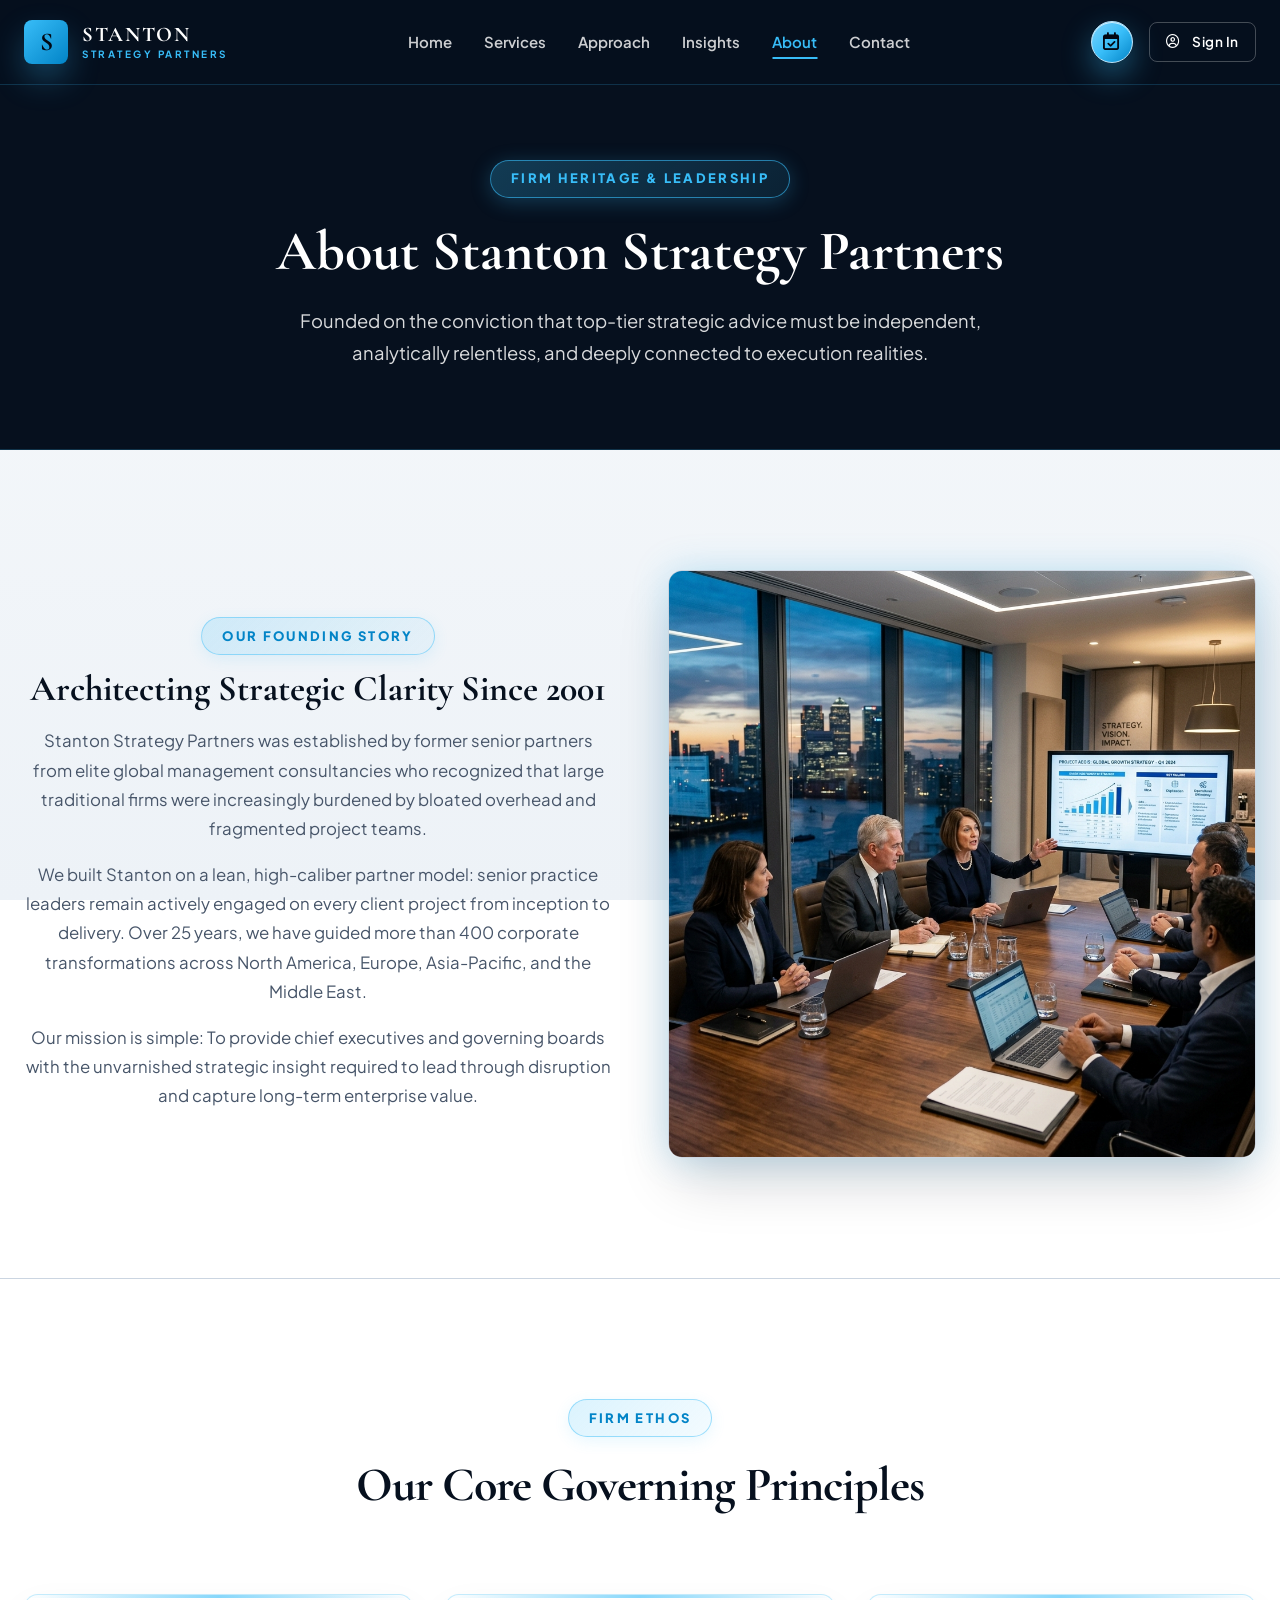
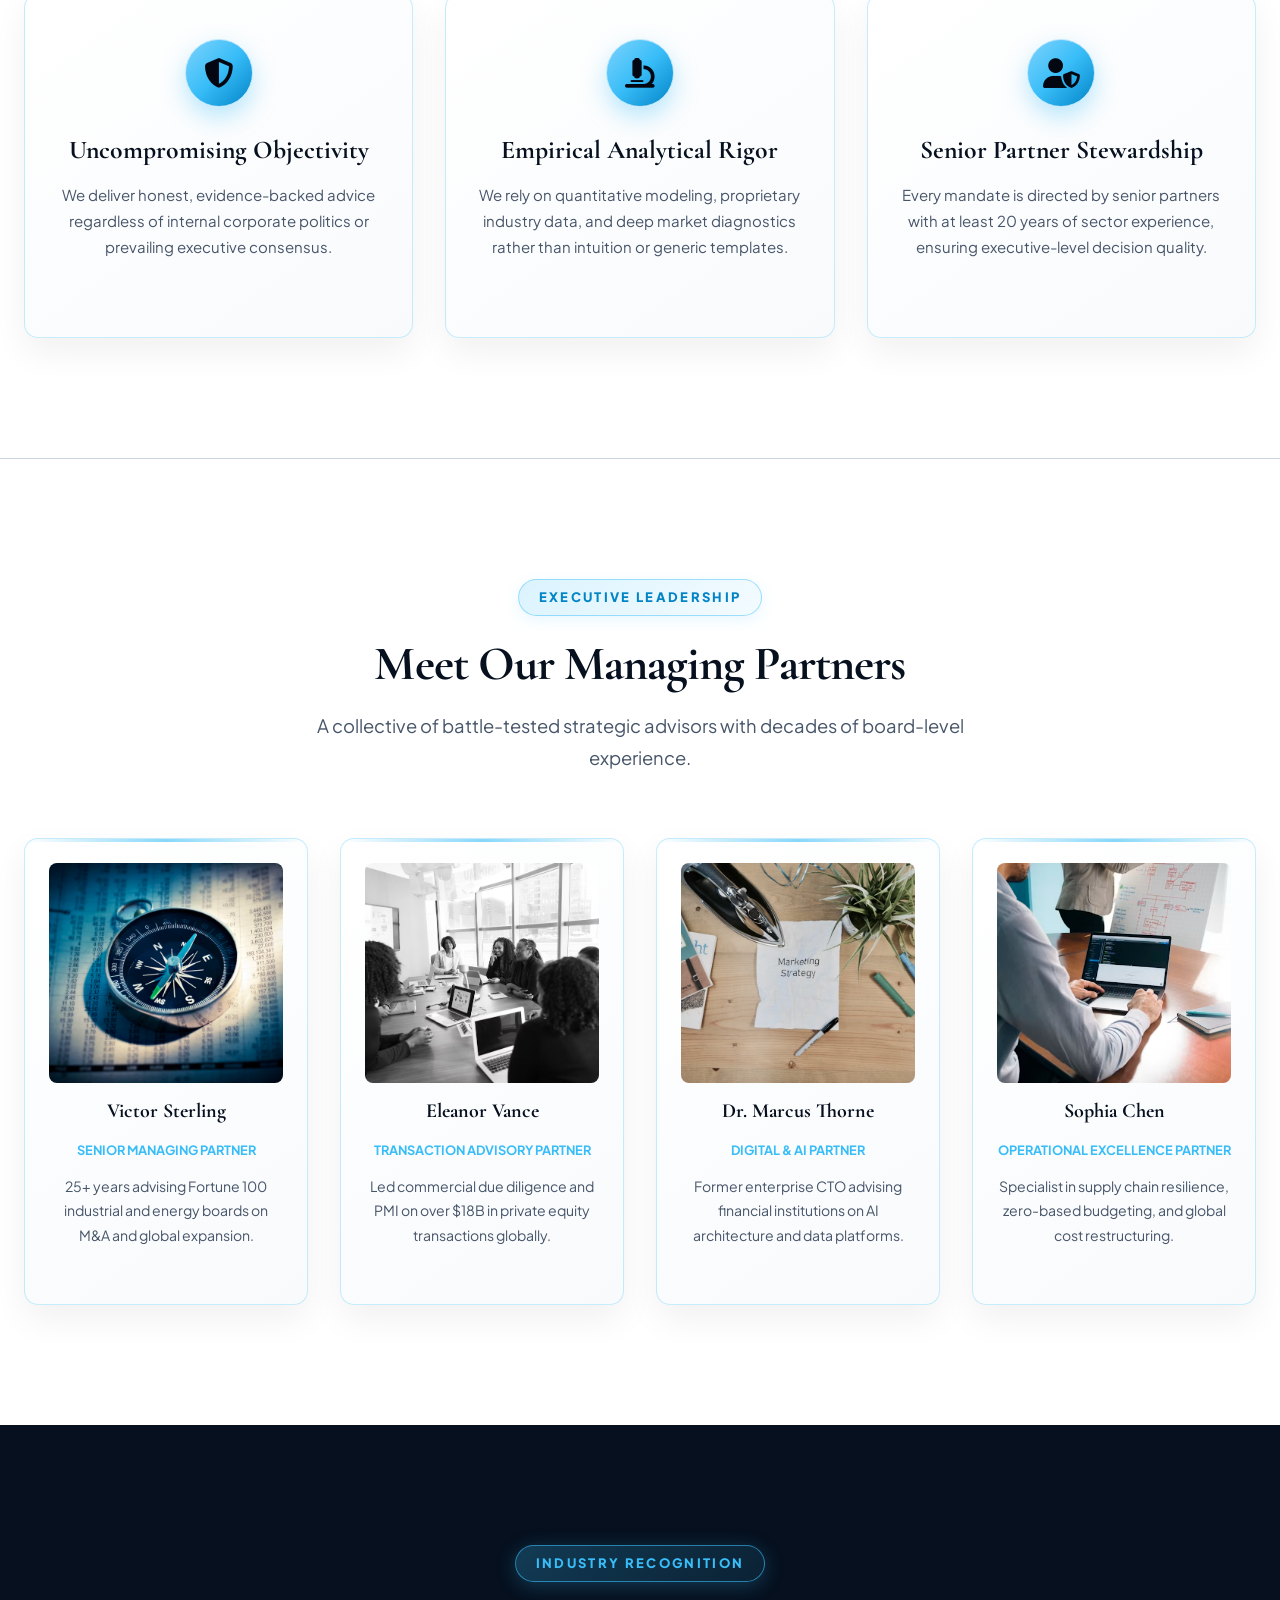
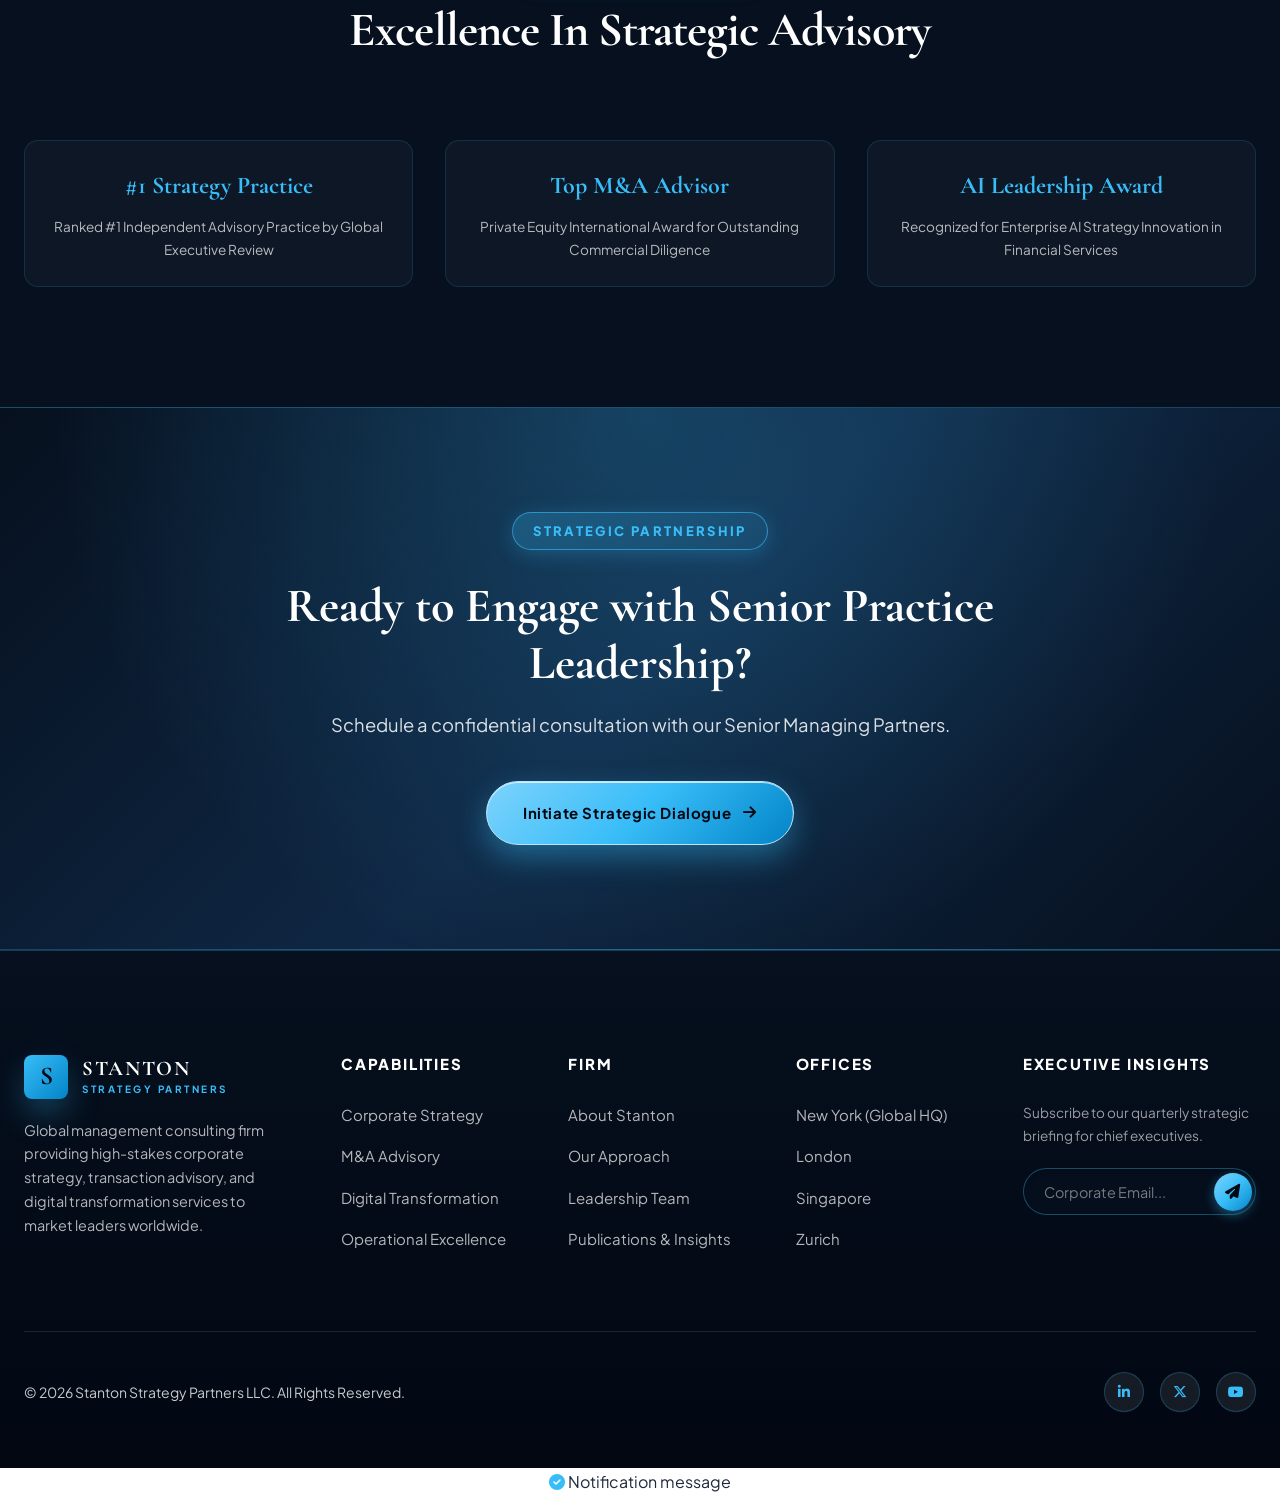
==== commit 544e111c: "bnm,." ====
--- a/about.html
+++ b/about.html
@@ -31,8 +31,8 @@
         </div>
       </a>
 
-      <nav aria-label="Main Navigation">
-        <ul id="nav-menu" class="nav-menu">
+      <nav id="nav-menu" class="nav-menu" aria-label="Main Navigation">
+        <ul class="nav-list" style="display: flex; gap: 2rem; align-items: center; list-style: none; padding: 0; margin: 0;">
           <li><a href="index.html" class="nav-link">Home</a></li>
           <li><a href="services.html" class="nav-link">Services</a></li>
           <li><a href="approach.html" class="nav-link">Approach</a></li>
@@ -40,6 +40,10 @@
           <li><a href="about.html" class="nav-link active">About</a></li>
           <li><a href="contact.html" class="nav-link">Contact</a></li>
         </ul>
+        <div class="mobile-nav-actions">
+          <a href="contact.html" class="btn btn-primary btn-sm"><i class="fa-regular fa-calendar-check" style="margin-right: 0.4rem;"></i> Request Consultation</a>
+          <a href="signin.html" class="btn btn-nav-auth btn-sm" aria-label="Sign In"><i class="fa-regular fa-circle-user" style="margin-right: 0.35rem;"></i> Sign In</a>
+        </div>
       </nav>
 
       <div class="nav-actions">
--- a/style.css
+++ b/style.css
@@ -418,31 +418,62 @@
   transition: var(--transition);
 }
 
-@media (max-width: 992px) {
+.mobile-nav-actions {
+  display: none;
+}
+
+@media (max-width: 1024px) {
   .hamburger {
     display: flex;
   }
 
+  /* Top Bar: Hide action buttons on mobile & tablet so ONLY logo and hamburger are visible */
+  .nav-actions > a {
+    display: none !important;
+  }
+
   .nav-menu {
     position: fixed;
-    top: 76px;
+    top: 72px;
     left: 0;
     right: 0;
-    background-color: var(--color-primary);
+    background-color: rgba(6, 16, 30, 0.98);
+    backdrop-filter: blur(20px);
+    -webkit-backdrop-filter: blur(20px);
     flex-direction: column;
-    padding: 2.5rem;
-    gap: 1.75rem;
-    border-bottom: 1px solid rgba(212, 175, 55, 0.2);
+    padding: 2.5rem 1.5rem;
+    gap: 1.5rem;
+    border-bottom: 1px solid rgba(56, 189, 248, 0.3);
+    box-shadow: 0 20px 40px rgba(0, 0, 0, 0.8);
     transform: translateY(-150%);
     opacity: 0;
     visibility: hidden;
     transition: var(--transition);
+    z-index: 999;
   }
 
   .nav-menu.active {
     transform: translateY(0);
     opacity: 1;
     visibility: visible;
+  }
+
+  /* Mobile/Tablet Hamburger Drawer Actions (Request Consultation & Sign In inside Hamburger Menu) */
+  .mobile-nav-actions {
+    display: flex !important;
+    flex-direction: column;
+    align-items: center;
+    gap: 1rem;
+    width: 100%;
+    margin-top: 1rem;
+    padding-top: 1.5rem;
+    border-top: 1px solid rgba(56, 189, 248, 0.2);
+  }
+
+  .mobile-nav-actions .btn {
+    width: 100%;
+    max-width: 280px;
+    justify-content: center;
   }
 }
 
@@ -845,22 +876,22 @@
    9. Accenture-Inspired Enterprise ROI Calculator WIDGET (CENTER ALIGNED)
    -------------------------------------------------------------------------- */
 .roi-calculator-section {
-  background-color: var(--color-primary);
+  background: linear-gradient(180deg, #06101e 0%, #0f2744 50%, #06101e 100%);
   color: var(--color-white);
-  padding: 7rem 0;
+  padding: 7.5rem 0;
   position: relative;
-  border-top: 1px solid rgba(212, 175, 55, 0.15);
-  border-bottom: 1px solid rgba(212, 175, 55, 0.15);
+  border-top: 1px solid rgba(56, 189, 248, 0.25);
+  border-bottom: 1px solid rgba(56, 189, 248, 0.25);
   text-align: center;
 }
 
 .roi-card {
-  background: rgba(13, 24, 46, 0.85);
-  border: 1px solid var(--color-accent);
+  background: linear-gradient(145deg, rgba(15, 39, 68, 0.95) 0%, rgba(6, 16, 30, 0.98) 100%);
+  border: 1px solid rgba(56, 189, 248, 0.4);
   border-radius: var(--radius-lg);
   padding: 3.5rem;
-  box-shadow: 0 25px 60px rgba(0, 0, 0, 0.5);
-  backdrop-filter: blur(12px);
+  box-shadow: 0 30px 70px rgba(0, 0, 0, 0.6), 0 0 40px rgba(56, 189, 248, 0.15);
+  backdrop-filter: blur(16px);
   max-width: 1000px;
   margin: 0 auto;
 }
@@ -900,8 +931,8 @@
 .roi-select {
   width: 100%;
   padding: 1rem 1.25rem;
-  background-color: rgba(6, 12, 24, 0.95);
-  border: 1px solid rgba(212, 175, 55, 0.3);
+  background-color: rgba(6, 16, 30, 0.95);
+  border: 1px solid rgba(56, 189, 248, 0.3);
   color: var(--color-white);
   border-radius: var(--radius-sm);
   font-family: var(--font-sans);
@@ -917,7 +948,7 @@
 }
 
 .roi-result-box {
-  background: linear-gradient(135deg, rgba(212, 175, 55, 0.18) 0%, rgba(6, 12, 24, 0.95) 100%);
+  background: linear-gradient(135deg, rgba(56, 189, 248, 0.18) 0%, rgba(6, 16, 30, 0.95) 100%);
   border: 1px solid var(--color-accent);
   border-radius: var(--radius-md);
   padding: 3rem 2rem;
@@ -949,8 +980,8 @@
    10. Strategy&-Inspired Workflow Timeline (CENTER ALIGNED)
    -------------------------------------------------------------------------- */
 .workflow-section {
-  padding: 7rem 0;
-  background-color: var(--color-light);
+  padding: 7.5rem 0;
+  background: linear-gradient(180deg, #f8fafc 0%, #edf2f7 100%);
   text-align: center;
 }
 
@@ -965,7 +996,7 @@
 .workflow-tab-btn {
   padding: 1rem 2.25rem;
   background: #ffffff;
-  border: 1px solid rgba(212, 175, 55, 0.25);
+  border: 1px solid rgba(56, 189, 248, 0.3);
   border-radius: var(--radius-full);
   font-family: var(--font-sans);
   font-size: 0.9375rem;
@@ -973,11 +1004,11 @@
   color: var(--color-text);
   cursor: pointer;
   transition: var(--transition);
-  box-shadow: 0 4px 15px rgba(4, 9, 20, 0.04);
+  box-shadow: 0 4px 15px rgba(6, 16, 30, 0.04);
 }
 
 .workflow-tab-btn:hover, .workflow-tab-btn.active {
-  background: linear-gradient(135deg, #0b162c 0%, #040914 100%);
+  background: linear-gradient(135deg, #0f2744 0%, #06101e 100%);
   color: var(--color-accent);
   border-color: var(--color-accent);
   box-shadow: var(--shadow-gold);
@@ -986,11 +1017,11 @@
 
 .workflow-card {
   display: none;
-  background: linear-gradient(145deg, #ffffff 0%, #fdfbf7 100%);
+  background: linear-gradient(145deg, #ffffff 0%, #f8fafc 100%);
   border-radius: var(--radius-lg);
-  border: 1px solid rgba(212, 175, 55, 0.3);
+  border: 1px solid rgba(56, 189, 248, 0.3);
   padding: 4rem;
-  box-shadow: 0 25px 60px rgba(4, 9, 20, 0.08), 0 0 25px rgba(212, 175, 55, 0.12);
+  box-shadow: 0 25px 60px rgba(6, 16, 30, 0.08), 0 0 25px rgba(56, 189, 248, 0.12);
   grid-template-columns: 1fr 1fr;
   gap: 3.5rem;
   align-items: center;
@@ -999,20 +1030,13 @@
 
 .workflow-card.active {
   display: grid;
-}
-
-@media (max-width: 992px) {
-  .workflow-card {
-    grid-template-columns: 1fr;
-    padding: 2.5rem;
-  }
 }
 
 .workflow-num {
   font-family: var(--font-serif);
   font-size: 4.5rem;
   font-weight: 800;
-  background: linear-gradient(135deg, #bf953f 0%, #fcf6ba 25%, #b38728 50%, #aa771c 100%);
+  background: linear-gradient(135deg, #7dd3fc 0%, #38bdf8 50%, #0284c7 100%);
   -webkit-background-clip: text;
   -webkit-text-fill-color: transparent;
   line-height: 1;
@@ -1033,21 +1057,21 @@
 .filter-btn {
   padding: 0.65rem 1.6rem;
   background: #ffffff;
-  border: 1px solid rgba(212, 175, 55, 0.25);
+  border: 1px solid rgba(56, 189, 248, 0.3);
   border-radius: var(--radius-full);
   font-size: 0.875rem;
   font-weight: 700;
   color: var(--color-text-muted);
   cursor: pointer;
   transition: var(--transition);
-  box-shadow: 0 4px 15px rgba(4, 9, 20, 0.04);
+  box-shadow: 0 4px 15px rgba(6, 16, 30, 0.04);
 }
 
 .filter-btn.active, .filter-btn:hover {
-  background: linear-gradient(135deg, #fce899 0%, #d4af37 50%, #b38728 100%);
-  color: #040914;
-  border-color: #ffe99b;
-  box-shadow: 0 10px 25px rgba(212, 175, 55, 0.4);
+  background: linear-gradient(135deg, #7dd3fc 0%, #38bdf8 50%, #0284c7 100%);
+  color: #020712;
+  border-color: #bae6fd;
+  box-shadow: 0 10px 25px rgba(56, 189, 248, 0.4);
 }
 
 .insights-row {
@@ -1057,29 +1081,23 @@
   justify-content: center;
 }
 
-@media (max-width: 992px) {
-  .insights-row {
-    grid-template-columns: 1fr;
-  }
-}
-
 .insight-card {
-  background: linear-gradient(145deg, #ffffff 0%, #fdfbf7 100%);
+  background: linear-gradient(145deg, #ffffff 0%, #f8fafc 100%);
   border-radius: var(--radius-md);
   overflow: hidden;
-  border: 1px solid rgba(212, 175, 55, 0.25);
+  border: 1px solid rgba(56, 189, 248, 0.28);
   transition: var(--transition);
   display: flex;
   flex-direction: column;
   align-items: center;
   text-align: center;
-  box-shadow: 0 14px 35px rgba(4, 9, 20, 0.06), inset 0 1px 0 #ffffff;
+  box-shadow: 0 14px 35px rgba(6, 16, 30, 0.06), inset 0 1px 0 #ffffff;
 }
 
 .insight-card:hover {
   transform: translateY(-8px);
-  box-shadow: 0 25px 55px rgba(4, 9, 20, 0.12), 0 0 35px rgba(212, 175, 55, 0.28);
-  border-color: rgba(212, 175, 55, 0.7);
+  box-shadow: 0 25px 55px rgba(6, 16, 30, 0.12), 0 0 35px rgba(56, 189, 248, 0.28);
+  border-color: rgba(56, 189, 248, 0.7);
 }
 
 .insight-image {
@@ -1166,7 +1184,7 @@
 .modal-overlay {
   position: fixed;
   top: 0; left: 0; right: 0; bottom: 0;
-  background-color: rgba(3, 7, 15, 0.88);
+  background-color: rgba(2, 7, 18, 0.9);
   backdrop-filter: blur(12px);
   z-index: 2000;
   display: flex;
@@ -1225,21 +1243,9 @@
   justify-content: center;
 }
 
-@media (max-width: 992px) {
-  .global-hubs-grid {
-    grid-template-columns: repeat(2, 1fr);
-  }
-}
-
-@media (max-width: 576px) {
-  .global-hubs-grid {
-    grid-template-columns: 1fr;
-  }
-}
-
 .hub-card {
-  background: linear-gradient(145deg, #0b162c 0%, #040914 100%);
-  border: 1px solid rgba(212, 175, 55, 0.3);
+  background: linear-gradient(145deg, #0f2744 0%, #06101e 100%);
+  border: 1px solid rgba(56, 189, 248, 0.35);
   border-radius: var(--radius-md);
   padding: 2rem 1.5rem;
   color: var(--color-white);
@@ -1252,7 +1258,7 @@
 .hub-card:hover, .hub-card.active {
   border-color: var(--color-accent);
   transform: translateY(-6px);
-  box-shadow: 0 25px 50px rgba(0, 0, 0, 0.5), 0 0 30px rgba(212, 175, 55, 0.35);
+  box-shadow: 0 25px 50px rgba(0, 0, 0, 0.5), 0 0 30px rgba(56, 189, 248, 0.35);
 }
 
 .hub-city {
@@ -1281,25 +1287,13 @@
   align-items: start;
 }
 
-@media (max-width: 992px) {
-  .contact-grid {
-    grid-template-columns: 1fr;
-  }
-}
-
 .contact-form-card {
-  background: linear-gradient(145deg, #ffffff 0%, #fdfbf7 100%);
+  background: linear-gradient(145deg, #ffffff 0%, #f8fafc 100%);
   border-radius: var(--radius-lg);
   padding: 3.5rem;
-  border: 1px solid rgba(212, 175, 55, 0.3);
-  box-shadow: 0 25px 60px rgba(4, 9, 20, 0.08), 0 0 25px rgba(212, 175, 55, 0.1);
-  text-align: center;
-}
-
-@media (max-width: 576px) {
-  .contact-form-card {
-    padding: 2rem;
-  }
+  border: 1px solid rgba(56, 189, 248, 0.3);
+  box-shadow: 0 25px 60px rgba(6, 16, 30, 0.08), 0 0 25px rgba(56, 189, 248, 0.1);
+  text-align: center;
 }
 
 .form-group {
@@ -1333,7 +1327,7 @@
   outline: none;
   border-color: var(--color-accent);
   background-color: var(--color-white);
-  box-shadow: 0 0 0 4px rgba(212, 175, 55, 0.22);
+  box-shadow: 0 0 0 4px rgba(56, 189, 248, 0.25);
 }
 
 .error-message {
@@ -1357,12 +1351,12 @@
    14. CTA Banner (CENTER ALIGNED)
    -------------------------------------------------------------------------- */
 .cta-banner {
-  background: radial-gradient(circle at 50% 0%, rgba(212, 175, 55, 0.22) 0%, transparent 70%),
-              linear-gradient(135deg, #040914 0%, #0b162c 50%, #040914 100%);
+  background: radial-gradient(circle at 50% 0%, rgba(56, 189, 248, 0.22) 0%, transparent 70%),
+              linear-gradient(135deg, #06101e 0%, #0f2744 50%, #06101e 100%);
   color: var(--color-white);
   padding: 6.5rem 0;
-  border-top: 1px solid rgba(212, 175, 55, 0.3);
-  border-bottom: 1px solid rgba(212, 175, 55, 0.3);
+  border-top: 1px solid rgba(56, 189, 248, 0.3);
+  border-bottom: 1px solid rgba(56, 189, 248, 0.3);
   text-align: center;
 }
 
@@ -1393,46 +1387,54 @@
    15. Footer Section (CENTER ALIGNED)
    -------------------------------------------------------------------------- */
 .site-footer {
-  background: linear-gradient(180deg, #040914 0%, #02050b 100%);
+  background: linear-gradient(180deg, #06101e 0%, #020712 100%);
   color: rgba(255, 255, 255, 0.78);
   padding: 6.5rem 0 3.5rem 0;
-  border-top: 1px solid rgba(212, 175, 55, 0.3);
-  text-align: center;
+  border-top: 1px solid rgba(56, 189, 248, 0.3);
+  text-align: center;
+}
+
+/* --------------------------------------------------------------------------
+   15. Footer Section (LEFT ALIGNED COLUMNS & PERFECT INTEGRATED FORM)
+   -------------------------------------------------------------------------- */
+.site-footer {
+  background: linear-gradient(180deg, #06101e 0%, #020712 100%);
+  color: rgba(255, 255, 255, 0.78);
+  padding: 6.5rem 0 3.5rem 0;
+  border-top: 1px solid rgba(56, 189, 248, 0.3);
+  text-align: left;
 }
 
 .footer-grid {
   display: grid;
-  grid-template-columns: 1.5fr repeat(3, 1fr) 1.2fr;
+  grid-template-columns: 1.5fr repeat(3, 1fr) 1.3fr;
   gap: 3rem;
   margin-bottom: 4rem;
-  text-align: center;
-  justify-content: center;
-}
-
-@media (max-width: 992px) {
-  .footer-grid {
-    grid-template-columns: 1fr 1fr;
-  }
-}
-
-@media (max-width: 576px) {
-  .footer-grid {
-    grid-template-columns: 1fr;
-  }
+  text-align: left;
+  justify-content: space-between;
+  align-items: start;
 }
 
 .footer-brand {
   display: flex;
   flex-direction: column;
-  align-items: center;
-  text-align: center;
+  align-items: flex-start;
+  text-align: left;
+}
+
+.footer-brand p {
+  text-align: left;
+  margin-top: 1.25rem;
+  font-size: 0.9rem;
+  color: rgba(255, 255, 255, 0.7);
+  line-height: 1.65;
 }
 
 .footer-col {
   display: flex;
   flex-direction: column;
-  align-items: center;
-  text-align: center;
+  align-items: flex-start;
+  text-align: left;
 }
 
 .footer-col h4 {
@@ -1443,71 +1445,126 @@
   text-transform: uppercase;
   letter-spacing: 0.12em;
   margin-bottom: 1.75rem;
-  text-align: center;
+  text-align: left;
+}
+
+.footer-col p {
+  text-align: left;
 }
 
 .footer-links {
   display: flex;
   flex-direction: column;
-  align-items: center;
+  align-items: flex-start;
+  padding: 0;
+  margin: 0;
 }
 
 .footer-links li {
   margin-bottom: 0.85rem;
-  text-align: center;
+  text-align: left;
 }
 
 .footer-links a {
   color: rgba(255, 255, 255, 0.7);
   font-size: 0.9375rem;
-  text-align: center;
+  text-align: left;
+  transition: var(--transition);
 }
 
 .footer-links a:hover {
   color: var(--color-accent);
-}
-
+  padding-left: 4px;
+}
+
+/* Integrated Newsletter Form */
 .newsletter-form {
   display: flex;
-  gap: 0.5rem;
+  align-items: center;
+  position: relative;
+  width: 100%;
   max-width: 320px;
-  width: 100%;
-  margin: 0 auto;
+  margin-top: 0.5rem;
 }
 
 .newsletter-input {
   width: 100%;
-  padding: 0.75rem 1rem;
+  padding: 0.85rem 3.2rem 0.85rem 1.25rem;
   border-radius: var(--radius-full);
-  border: 1px solid rgba(255,255,255,0.2);
-  background: rgba(255,255,255,0.05);
-  color: #fff;
-  text-align: center;
+  border: 1px solid rgba(56, 189, 248, 0.35);
+  background: rgba(6, 16, 30, 0.85);
+  color: #ffffff;
+  font-size: 0.9rem;
+  font-family: var(--font-sans);
+  text-align: left;
+  outline: none;
+  transition: var(--transition);
+  box-shadow: inset 0 2px 4px rgba(0, 0, 0, 0.3);
+}
+
+.newsletter-input::placeholder {
+  color: rgba(255, 255, 255, 0.45);
+}
+
+.newsletter-input:focus {
+  border-color: var(--color-accent);
+  box-shadow: 0 0 20px rgba(56, 189, 248, 0.35);
+}
+
+.newsletter-form button,
+.newsletter-btn {
+  position: absolute;
+  right: 4px;
+  top: 50%;
+  transform: translateY(-50%);
+  width: 38px;
+  height: 38px;
+  min-width: 38px;
+  padding: 0 !important;
+  border-radius: 50% !important;
+  background: linear-gradient(135deg, #7dd3fc 0%, #38bdf8 50%, #0284c7 100%) !important;
+  color: #020712 !important;
+  border: none !important;
+  cursor: pointer;
+  display: flex !important;
+  align-items: center !important;
+  justify-content: center !important;
+  font-size: 0.95rem;
+  box-shadow: 0 4px 12px rgba(56, 189, 248, 0.4) !important;
+  transition: var(--transition) !important;
+  margin: 0 !important;
+}
+
+.newsletter-form button:hover,
+.newsletter-btn:hover {
+  background: linear-gradient(135deg, #ffffff 0%, #7dd3fc 50%, #38bdf8 100%) !important;
+  transform: translateY(-50%) scale(1.08) !important;
+  box-shadow: 0 6px 18px rgba(56, 189, 248, 0.6) !important;
 }
 
 .footer-bottom {
   padding-top: 2.5rem;
   border-top: 1px solid rgba(255, 255, 255, 0.1);
   display: flex;
-  flex-direction: column;
-  align-items: center;
-  justify-content: center;
+  flex-direction: row;
+  align-items: center;
+  justify-content: space-between;
   font-size: 0.875rem;
   gap: 1rem;
-  text-align: center;
+  text-align: left;
 }
 
 .social-links {
   display: flex;
-  gap: 1.25rem;
-  justify-content: center;
+  gap: 1rem;
+  justify-content: flex-end;
 }
 
 .social-link {
   width: 40px;
   height: 40px;
   background: rgba(255, 255, 255, 0.08);
-  border: 1px solid rgba(212, 175, 55, 0.2);
+  border: 1px solid rgba(56, 189, 248, 0.25);
   color: var(--color-accent);
   border-radius: var(--radius-full);
   display: flex;
@@ -1518,28 +1575,28 @@
 
 .social-link:hover {
   background: var(--color-accent);
-  color: var(--color-primary-dark);
+  color: #020712;
   transform: translateY(-3px);
 }
 
 /* Article Detail & Takeaway Box Styling */
 .insight-detail-header {
-  background: radial-gradient(circle at 50% 10%, rgba(212, 175, 55, 0.2) 0%, transparent 65%),
-              linear-gradient(180deg, #040914 0%, #0b162c 100%);
+  background: radial-gradient(circle at 50% 10%, rgba(56, 189, 248, 0.2) 0%, transparent 65%),
+              linear-gradient(180deg, #06101e 0%, #0f2744 100%);
   padding: 10rem 0 6rem 0;
   color: var(--color-white);
-  border-bottom: 1px solid rgba(212, 175, 55, 0.3);
+  border-bottom: 1px solid rgba(56, 189, 248, 0.3);
   text-align: center;
 }
 
 .takeaway-box {
-  background: linear-gradient(145deg, #ffffff 0%, #fdfbf7 100%);
-  border: 1px solid rgba(212, 175, 55, 0.4);
+  background: linear-gradient(145deg, #ffffff 0%, #f8fafc 100%);
+  border: 1px solid rgba(56, 189, 248, 0.4);
   border-left: 4px solid var(--color-accent);
   border-radius: var(--radius-md);
   padding: 2.5rem;
   margin: 3rem 0;
-  box-shadow: 0 20px 45px rgba(4, 9, 20, 0.08), 0 0 25px rgba(212, 175, 55, 0.12);
+  box-shadow: 0 20px 45px rgba(6, 16, 30, 0.08), 0 0 25px rgba(56, 189, 248, 0.12);
   text-align: left;
 }
 
@@ -1607,7 +1664,7 @@
   align-items: center;
   padding: 3rem 1.5rem;
   background: var(--color-primary);
-  background-image: radial-gradient(circle at 50% 10%, rgba(212, 175, 55, 0.15) 0%, rgba(6, 12, 24, 0.95) 75%);
+  background-image: radial-gradient(circle at 50% 10%, rgba(56, 189, 248, 0.15) 0%, rgba(6, 16, 30, 0.95) 75%);
 }
 
 .auth-card {
@@ -1616,7 +1673,7 @@
   background: #ffffff;
   border-radius: 20px;
   padding: 2.75rem 2.25rem;
-  box-shadow: 0 25px 60px rgba(0, 0, 0, 0.4), 0 0 30px rgba(212, 175, 55, 0.15);
+  box-shadow: 0 25px 60px rgba(0, 0, 0, 0.4), 0 0 30px rgba(56, 189, 248, 0.15);
   border: 1px solid var(--color-border-gold);
   text-align: center;
   transition: var(--transition);
@@ -1635,8 +1692,8 @@
   width: 42px;
   height: 42px;
   border-radius: var(--radius-sm);
-  background: linear-gradient(135deg, #d4af37 0%, #8c5d14 100%);
-  color: var(--color-primary-dark);
+  background: linear-gradient(135deg, #38bdf8 0%, #0284c7 100%);
+  color: #020712;
   font-family: var(--font-serif);
   display: flex;
   align-items: center;
@@ -1870,5 +1927,118 @@
 .btn-nav-auth:hover {
   border-color: var(--color-accent);
   color: var(--color-accent);
-  background: rgba(212, 175, 55, 0.08);
-}
+  background: rgba(56, 189, 248, 0.1);
+}
+
+/* ==========================================================================
+   17. Fit to Screen & Mobile/Tablet Centered Grid Engine
+   (Tablet: 2/1 Centered Grids | Mobile: 1/1/1 Centered Stack | Zero Horizontal Sway)
+   ========================================================================== */
+
+html, body {
+  width: 100%;
+  max-width: 100vw;
+  overflow-x: hidden;
+  position: relative;
+}
+
+.container, section, header, footer, article, div {
+  box-sizing: border-box;
+}
+
+/* Tablet View (641px to 1024px): 2/1 Centered Layout */
+@media (min-width: 641px) and (max-width: 1024px) {
+  .services-grid,
+  .stat-grid,
+  .insights-row,
+  .global-hubs-grid,
+  .footer-grid {
+    grid-template-columns: repeat(2, 1fr) !important;
+    gap: 2rem !important;
+    justify-content: center !important;
+    align-items: center !important;
+  }
+
+  /* 2/1 Centered Layout: Third or odd last card spans across and centers */
+  .insights-row > article:nth-child(odd):last-child,
+  .services-grid > div:nth-child(odd):last-child,
+  .global-hubs-grid > div:nth-child(odd):last-child {
+    grid-column: 1 / -1 !important;
+    max-width: 520px !important;
+    width: 100% !important;
+    justify-self: center !important;
+    margin: 0 auto !important;
+  }
+
+  .workflow-card {
+    grid-template-columns: 1fr 1fr !important;
+    gap: 2.5rem !important;
+    padding: 3rem !important;
+  }
+
+  .contact-grid,
+  .roi-grid {
+    grid-template-columns: 1fr !important;
+    gap: 2.5rem !important;
+  }
+}
+
+/* Mobile View (max-width: 640px): 1/1/1 Vertical Stack & Centered */
+@media (max-width: 640px) {
+  body, .container, section {
+    text-align: center !important;
+  }
+
+  .container {
+    padding: 0 1.25rem !important;
+    width: 100% !important;
+  }
+
+  .services-grid,
+  .stat-grid,
+  .insights-row,
+  .global-hubs-grid,
+  .footer-grid,
+  .workflow-card,
+  .contact-grid,
+  .roi-grid,
+  .social-grid {
+    grid-template-columns: 1fr !important;
+    gap: 1.75rem !important;
+    justify-content: center !important;
+    align-items: center !important;
+    width: 100% !important;
+  }
+
+  .insights-row > article:nth-child(odd):last-child,
+  .services-grid > div:nth-child(odd):last-child,
+  .global-hubs-grid > div:nth-child(odd):last-child {
+    grid-column: 1 / -1 !important;
+    max-width: 100% !important;
+    margin: 0 !important;
+  }
+
+  .workflow-card {
+    padding: 2rem 1.5rem !important;
+  }
+
+  .roi-card {
+    padding: 2rem 1.25rem !important;
+  }
+
+  .contact-form-card {
+    padding: 2rem 1.25rem !important;
+  }
+
+  .auth-card {
+    padding: 2rem 1.5rem !important;
+  }
+
+  .hero-content h1 {
+    font-size: 2.25rem !important;
+  }
+
+  .section-header h2 {
+    font-size: 1.85rem !important;
+  }
+}
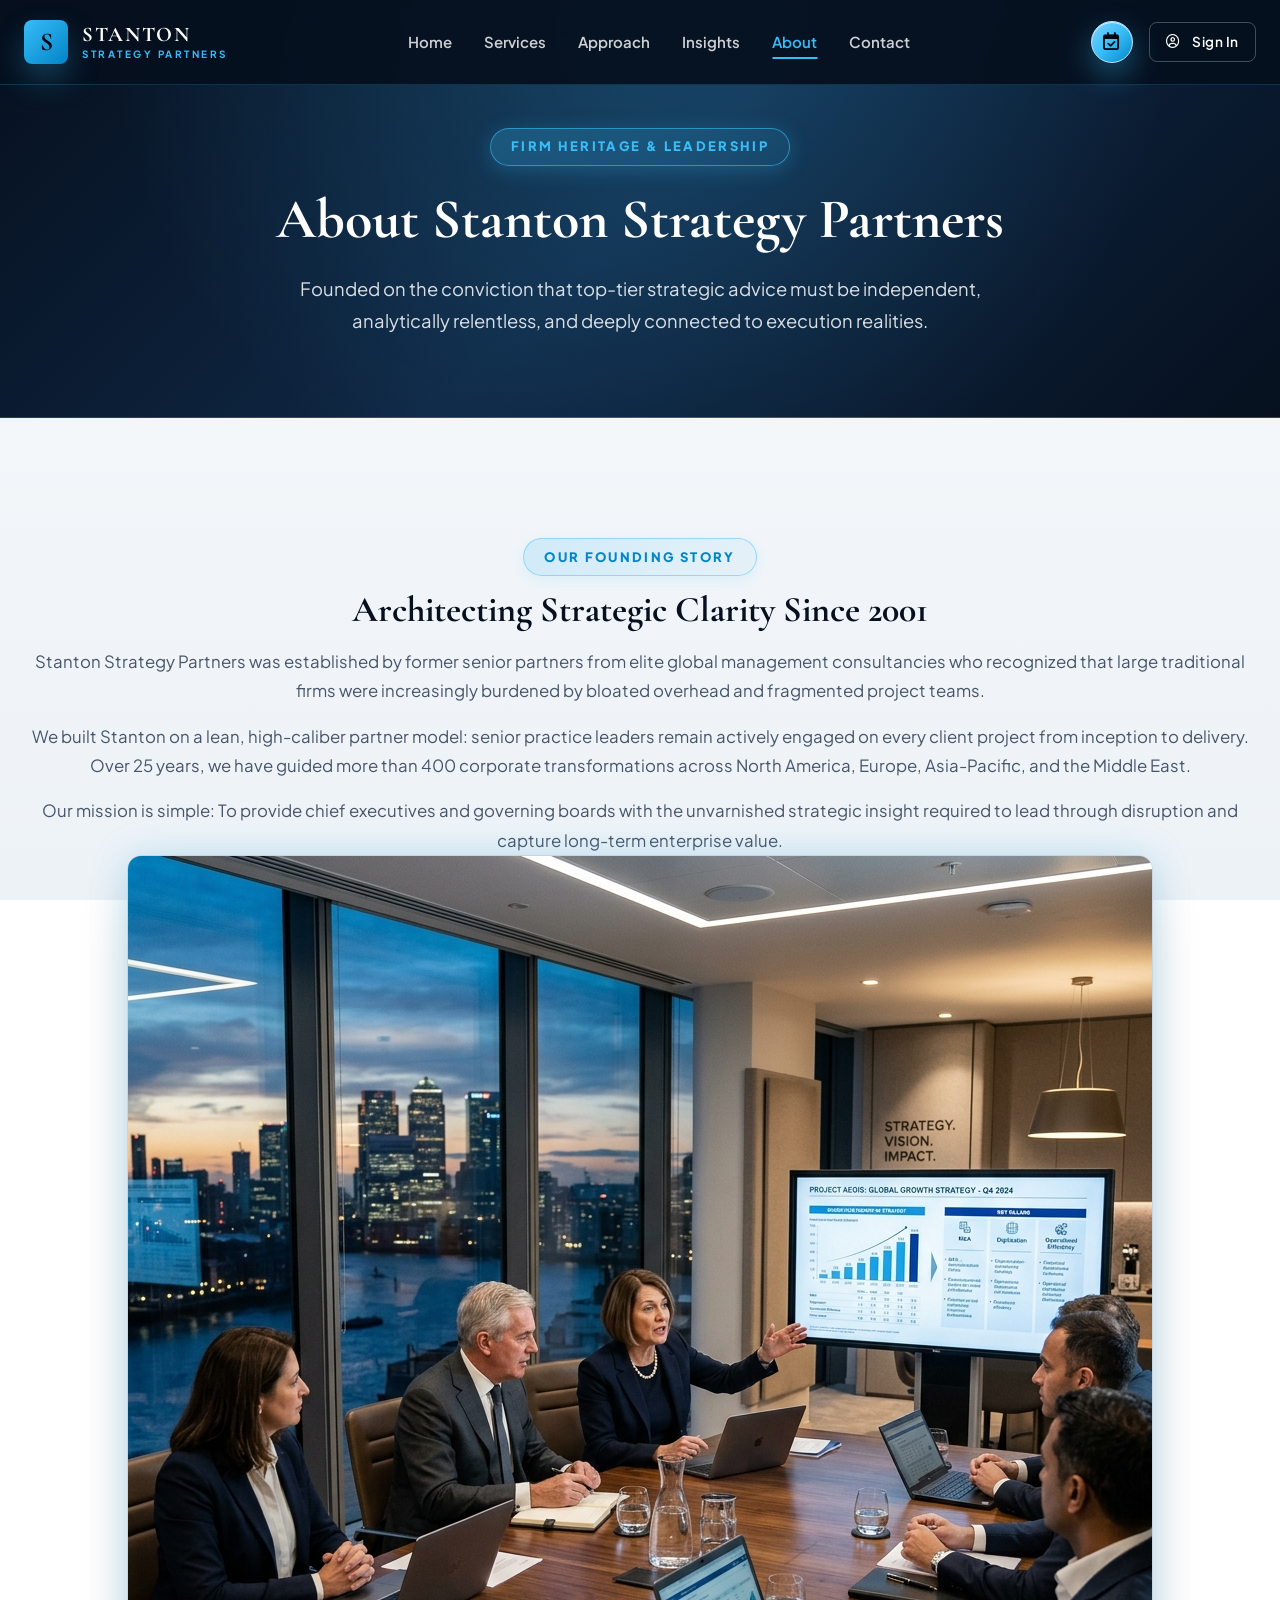
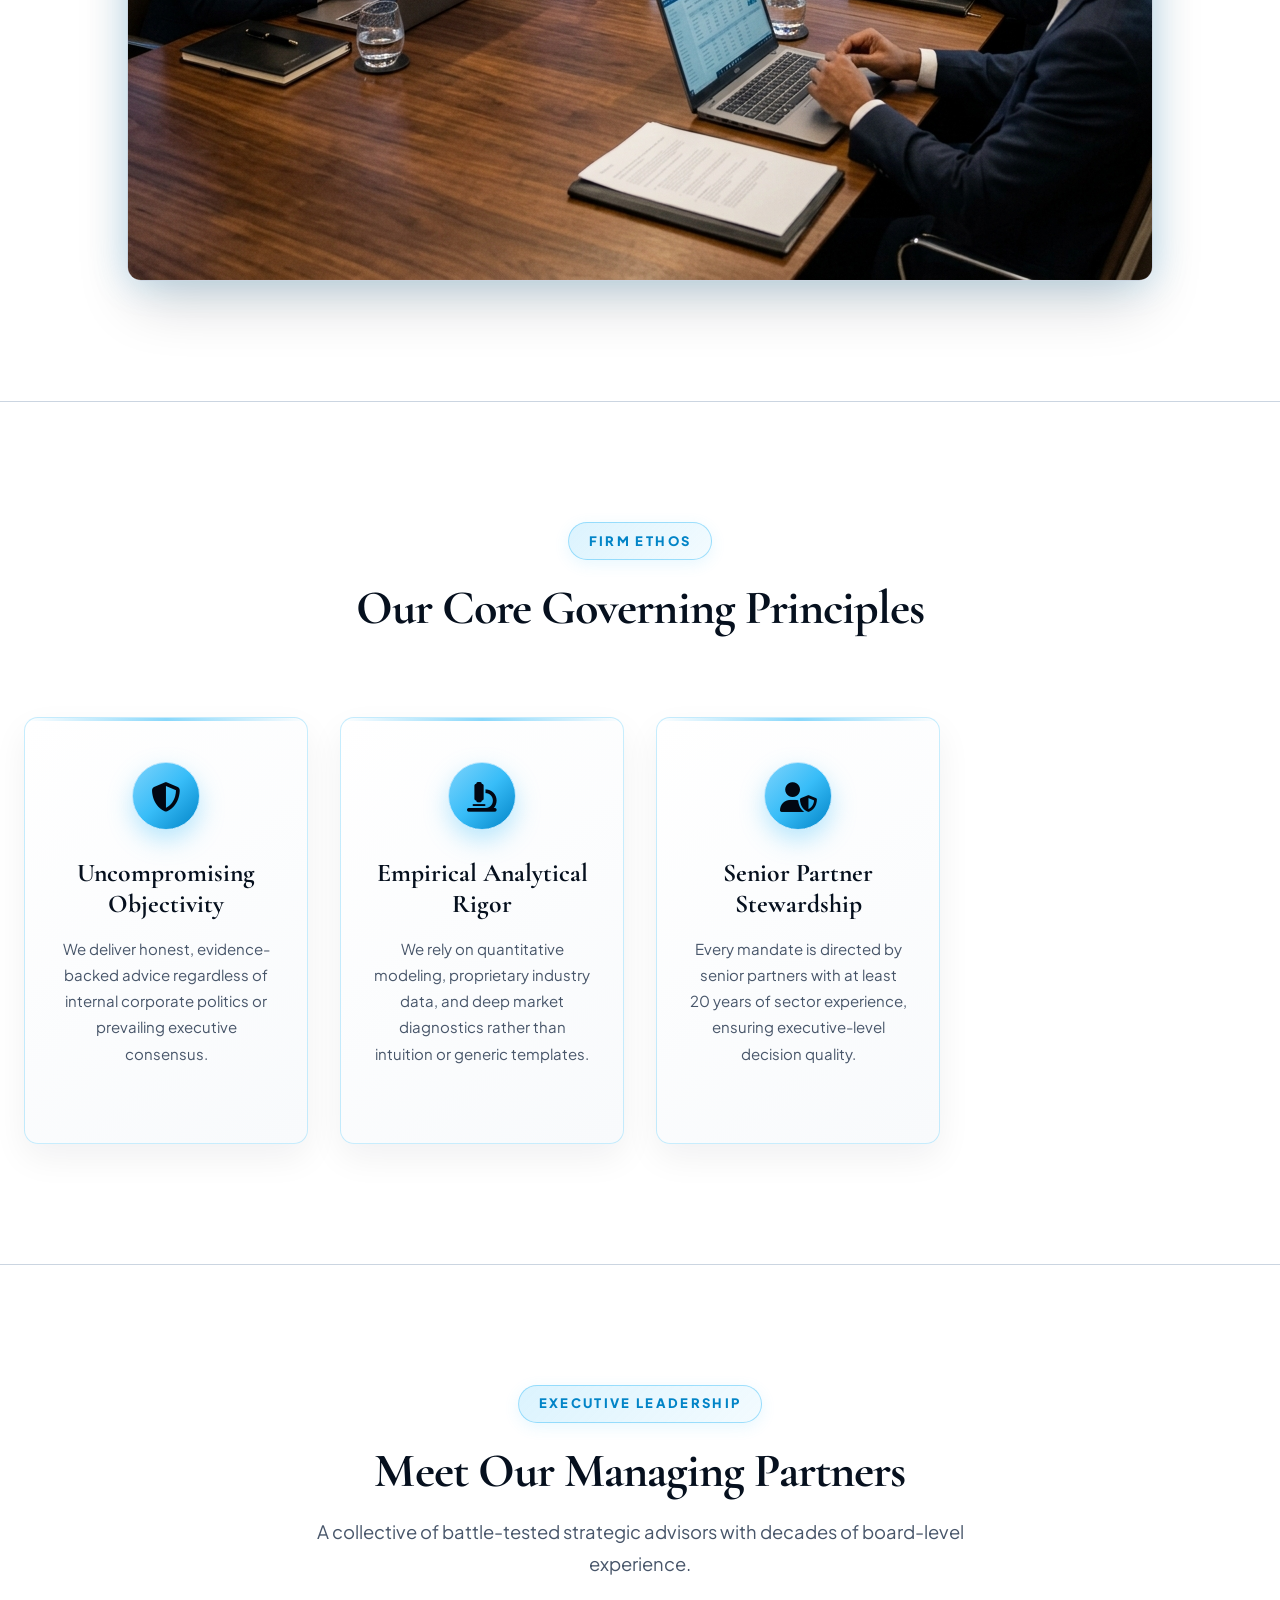
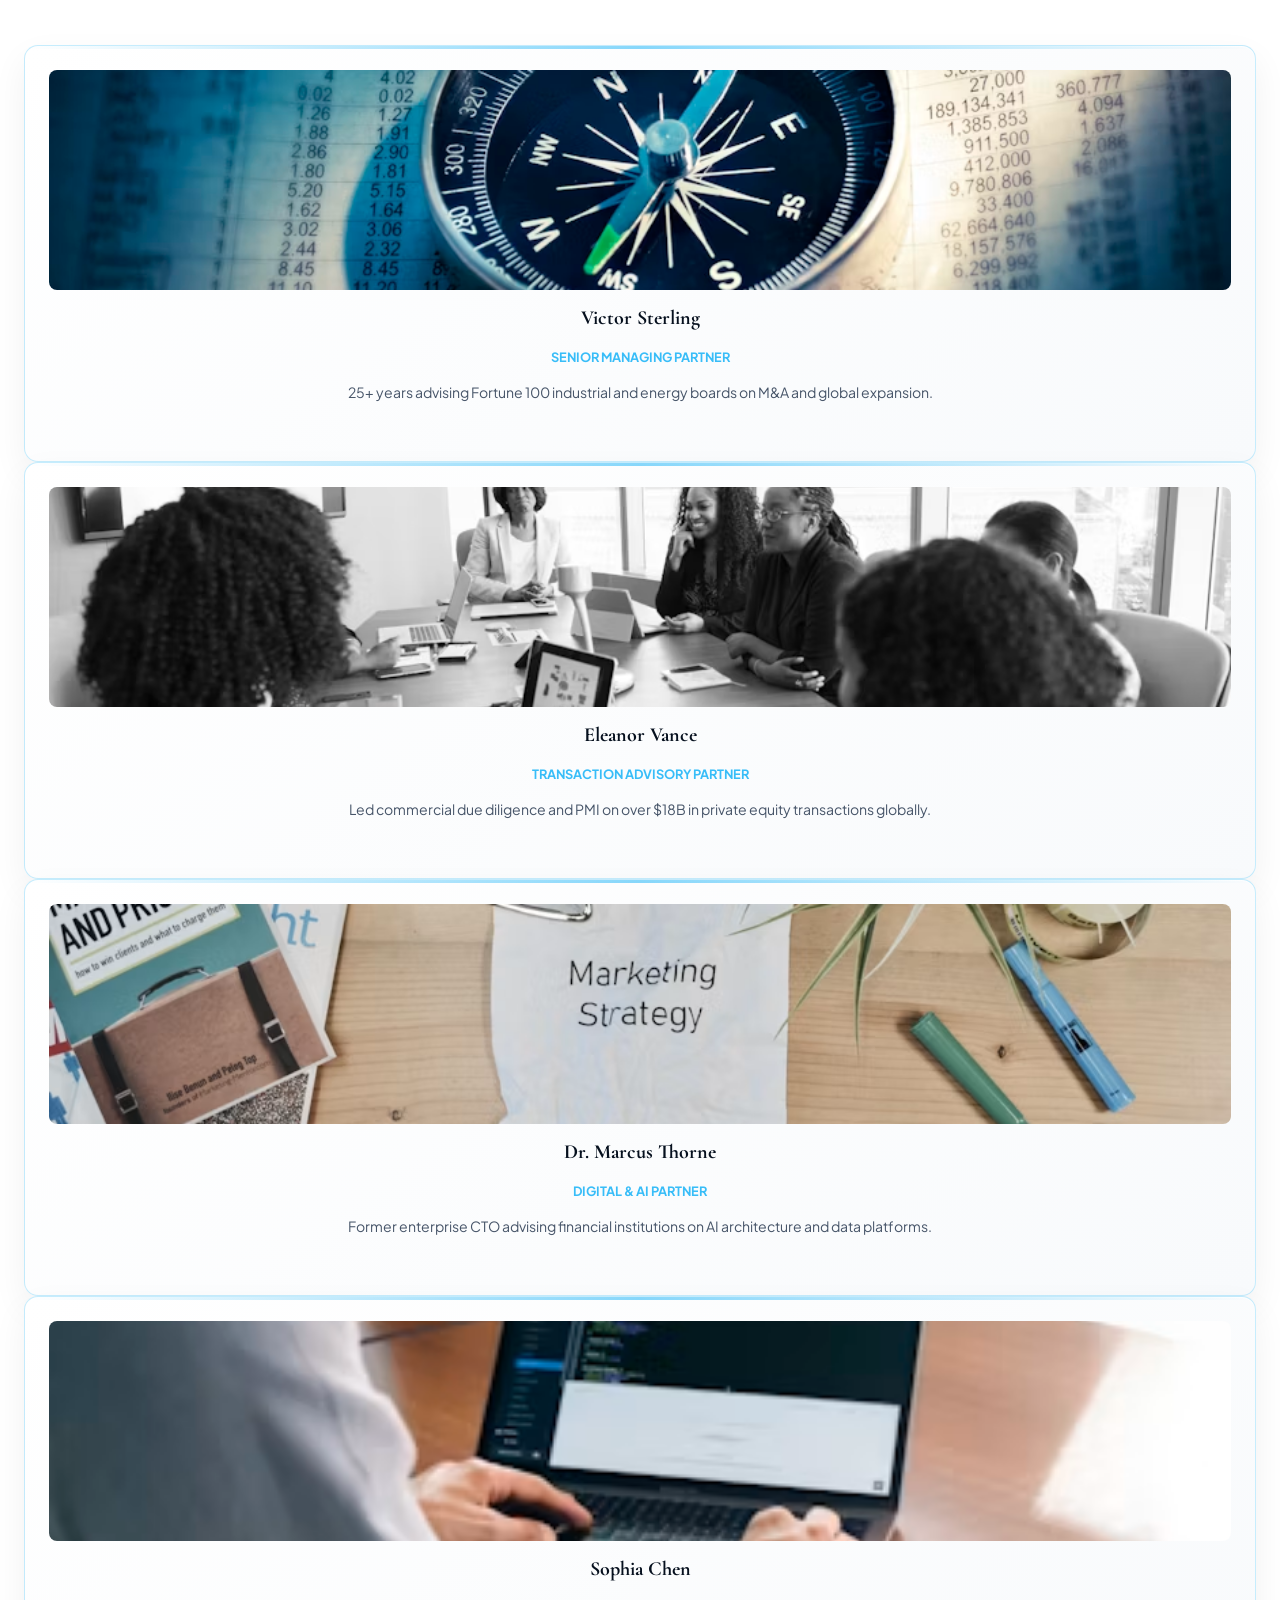
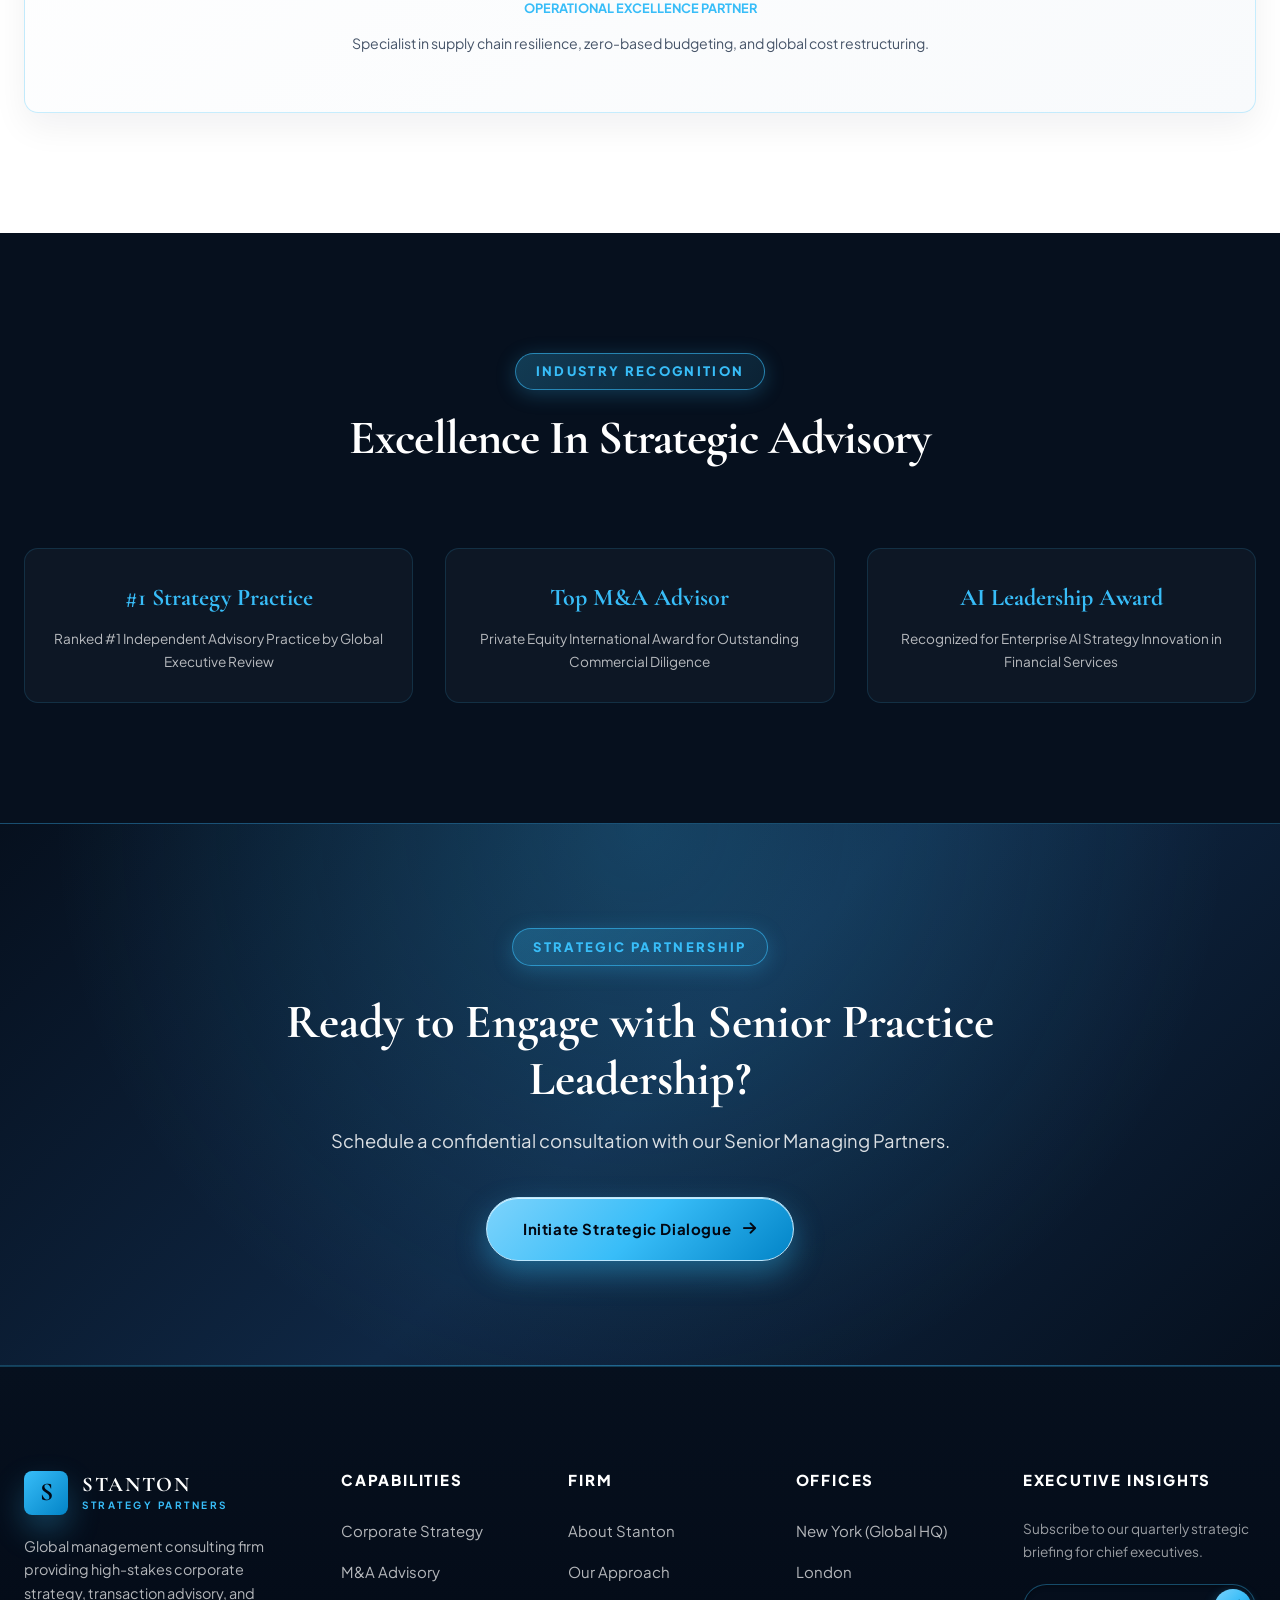
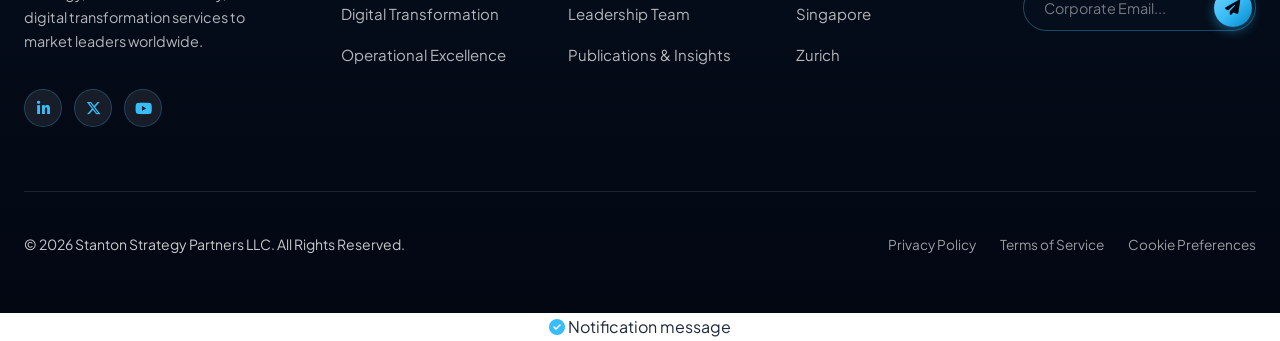
==== commit 6c98340d: "j" ====
--- a/about.html
+++ b/about.html
@@ -73,7 +73,7 @@
     <!-- Firm Story & Mission Section -->
     <section class="section-padding">
       <div class="container">
-        <div style="display: grid; grid-template-columns: 1fr 1fr; gap: 3.5rem; align-items: center;">
+        <div class="about-story-grid">
           <div class="reveal">
             <span class="eyebrow">Our Founding Story</span>
             <h2 style="font-size: 2.25rem; margin-bottom: 1rem;">Architecting Strategic Clarity Since 2001</h2>
@@ -97,7 +97,7 @@
           <h2>Our Core Governing Principles</h2>
         </div>
 
-        <div class="services-grid" style="grid-template-columns: repeat(3, 1fr);">
+        <div class="services-grid principles-grid">
           <div class="service-card reveal">
             <div class="service-icon"><i class="fa-solid fa-shield-halved"></i></div>
             <h3>Uncompromising Objectivity</h3>
@@ -128,7 +128,7 @@
           <p class="section-subtitle">A collective of battle-tested strategic advisors with decades of board-level experience.</p>
         </div>
 
-        <div style="display: grid; grid-template-columns: repeat(4, 1fr); gap: 2rem;">
+        <div class="leadership-grid">
           <!-- Member 1 -->
           <div class="service-card reveal" style="padding: 1.5rem;">
             <img src="assets/images/photo-1504607798333-52a30db54a5d.avif" alt="Victor Sterling, Senior Managing Partner" style="width: 100%; height: 220px; object-fit: cover; border-radius: var(--radius-sm); margin-bottom: 1rem;">
@@ -217,6 +217,11 @@
             </div>
           </a>
           <p>Global management consulting firm providing high-stakes corporate strategy, transaction advisory, and digital transformation services to market leaders worldwide.</p>
+          <div class="social-links" style="margin-top: 1.25rem;">
+            <a href="#" class="social-link" aria-label="LinkedIn"><i class="fa-brands fa-linkedin-in"></i></a>
+            <a href="#" class="social-link" aria-label="Twitter X"><i class="fa-brands fa-x-twitter"></i></a>
+            <a href="#" class="social-link" aria-label="YouTube"><i class="fa-brands fa-youtube"></i></a>
+          </div>
         </div>
 
         <div class="footer-col">
@@ -261,10 +266,10 @@
 
       <div class="footer-bottom">
         <div>&copy; 2026 Stanton Strategy Partners LLC. All Rights Reserved.</div>
-        <div class="social-links">
-          <a href="#" class="social-link" aria-label="LinkedIn"><i class="fa-brands fa-linkedin-in"></i></a>
-          <a href="#" class="social-link" aria-label="Twitter X"><i class="fa-brands fa-x-twitter"></i></a>
-          <a href="#" class="social-link" aria-label="YouTube"><i class="fa-brands fa-youtube"></i></a>
+        <div class="footer-legal-links">
+          <a href="contact.html">Privacy Policy</a>
+          <a href="contact.html">Terms of Service</a>
+          <a href="contact.html">Cookie Preferences</a>
         </div>
       </div>
     </div>
--- a/style.css
+++ b/style.css
@@ -458,6 +458,29 @@
     visibility: visible;
   }
 
+  .nav-list {
+    flex-direction: column !important;
+    align-items: center !important;
+    justify-content: center !important;
+    width: 100% !important;
+    gap: 1.25rem !important;
+    padding: 0 !important;
+    margin: 0 !important;
+  }
+
+  .nav-list li {
+    width: 100% !important;
+    text-align: center !important;
+  }
+
+  .nav-list .nav-link {
+    display: inline-block !important;
+    font-size: 1.15rem !important;
+    padding: 0.5rem 1rem !important;
+    width: 100% !important;
+    text-align: center !important;
+  }
+
   /* Mobile/Tablet Hamburger Drawer Actions (Request Consultation & Sign In inside Hamburger Menu) */
   .mobile-nav-actions {
     display: flex !important;
@@ -707,7 +730,7 @@
   display: grid;
   grid-template-columns: repeat(4, 1fr);
   gap: 2rem;
-  align-items: center;
+  align-items: stretch;
   justify-content: center;
 }
 
@@ -725,11 +748,17 @@
 
 .stat-item {
   text-align: center;
-  padding: 1.5rem;
+  padding: 1.75rem 1.5rem;
   border-radius: var(--radius-md);
   background: rgba(255, 255, 255, 0.03);
   border: 1px solid rgba(56, 189, 248, 0.15);
   transition: var(--transition);
+  display: flex;
+  flex-direction: column;
+  justify-content: center;
+  align-items: center;
+  height: 100%;
+  box-sizing: border-box;
 }
 
 .stat-item:hover {
@@ -1025,7 +1054,7 @@
   grid-template-columns: 1fr 1fr;
   gap: 3.5rem;
   align-items: center;
-  text-align: center;
+  text-align: left;
 }
 
 .workflow-card.active {
@@ -1040,7 +1069,34 @@
   -webkit-background-clip: text;
   -webkit-text-fill-color: transparent;
   line-height: 1;
-  text-align: center;
+  text-align: left;
+}
+
+.workflow-card ul {
+  list-style: none;
+  padding: 0;
+  margin: 1.5rem 0;
+  font-weight: 600;
+  color: var(--color-primary);
+  text-align: left;
+}
+
+.workflow-card li {
+  display: flex;
+  align-items: flex-start;
+  gap: 0.6rem;
+  margin-bottom: 0.75rem;
+  text-align: left;
+}
+
+.workflow-card li:last-child {
+  margin-bottom: 0;
+}
+
+.workflow-card li i {
+  color: var(--color-accent);
+  margin-top: 0.25rem;
+  flex-shrink: 0;
 }
 
 /* --------------------------------------------------------------------------
@@ -1554,39 +1610,183 @@
   text-align: left;
 }
 
+.footer-legal-links {
+  display: flex;
+  gap: 1.5rem;
+  align-items: center;
+}
+
+.footer-legal-links a {
+  color: rgba(255, 255, 255, 0.6);
+  font-size: 0.85rem;
+  text-decoration: none;
+  transition: var(--transition);
+}
+
+.footer-legal-links a:hover {
+  color: var(--color-accent);
+}
+
 .social-links {
   display: flex;
-  gap: 1rem;
-  justify-content: flex-end;
+  gap: 0.75rem;
+  align-items: center;
+  justify-content: flex-start;
 }
 
 .social-link {
-  width: 40px;
-  height: 40px;
+  width: 38px;
+  height: 38px;
   background: rgba(255, 255, 255, 0.08);
   border: 1px solid rgba(56, 189, 248, 0.25);
   color: var(--color-accent);
   border-radius: var(--radius-full);
-  display: flex;
+  display: inline-flex;
   align-items: center;
   justify-content: center;
   transition: var(--transition);
+  font-size: 0.95rem;
+  text-decoration: none;
 }
 
 .social-link:hover {
   background: var(--color-accent);
   color: #020712;
+  border-color: var(--color-accent);
   transform: translateY(-3px);
-}
-
-/* Article Detail & Takeaway Box Styling */
+  box-shadow: 0 4px 15px rgba(56, 189, 248, 0.4);
+}
+
+/* Services Header (Hero Center Aligned) */
+.services-header {
+  background: radial-gradient(circle at 50% 0%, rgba(56, 189, 248, 0.22) 0%, transparent 70%),
+              linear-gradient(135deg, #06101e 0%, #0f2744 50%, #06101e 100%);
+  padding: 8rem 0 5rem 0;
+  text-align: center !important;
+  color: var(--color-white);
+  border-bottom: 1px solid rgba(56, 189, 248, 0.3);
+}
+
+.services-header .container {
+  display: flex;
+  flex-direction: column;
+  align-items: center;
+  justify-content: center;
+  text-align: center !important;
+}
+
+.services-header h1,
+.services-header p,
+.services-header .eyebrow {
+  text-align: center !important;
+  margin-left: auto;
+  margin-right: auto;
+}
+
+/* Sticky Services Sub-Nav Jump Menu Center Alignment */
+.services-subnav-wrapper {
+  text-align: center !important;
+}
+
+.services-subnav {
+  display: flex !important;
+  gap: 2rem !important;
+  justify-content: center !important;
+  align-items: center !important;
+  flex-wrap: wrap !important;
+  text-align: center !important;
+  margin: 0 auto !important;
+}
+
+/* Service Detail Sections List Left Alignment & Centered Eyebrow Badges */
+.service-detail-section {
+  text-align: left;
+}
+
+.service-detail-section .eyebrow {
+  display: inline-block;
+  text-align: center;
+  background: rgba(56, 189, 248, 0.1);
+  border: 1px solid rgba(56, 189, 248, 0.3);
+  padding: 0.35rem 1rem;
+  border-radius: 20px;
+  color: var(--color-accent);
+  font-weight: 700;
+  letter-spacing: 0.12em;
+  margin-bottom: 1rem;
+}
+
+.service-detail-section ul {
+  list-style: none !important;
+  padding: 0 !important;
+  margin: 1.25rem 0 !important;
+  text-align: left !important;
+}
+
+.service-detail-section li {
+  display: flex !important;
+  align-items: flex-start !important;
+  gap: 0.65rem !important;
+  margin-bottom: 0.85rem !important;
+  text-align: left !important;
+  line-height: 1.6 !important;
+}
+
+.service-detail-section li i {
+  color: var(--color-accent) !important;
+  margin-top: 0.25rem !important;
+  flex-shrink: 0 !important;
+}
+
+/* Article Detail & High-Contrast Header Styling */
 .insight-detail-header {
   background: radial-gradient(circle at 50% 10%, rgba(56, 189, 248, 0.2) 0%, transparent 65%),
               linear-gradient(180deg, #06101e 0%, #0f2744 100%);
   padding: 10rem 0 6rem 0;
-  color: var(--color-white);
+  color: #ffffff !important;
   border-bottom: 1px solid rgba(56, 189, 248, 0.3);
-  text-align: center;
+  text-align: center !important;
+}
+
+.insight-detail-header h1 {
+  color: #ffffff !important;
+  font-size: 2.75rem;
+  margin: 1.25rem 0;
+  text-align: center !important;
+}
+
+.insight-detail-header .insight-dek {
+  color: rgba(255, 255, 255, 0.9) !important;
+  font-size: 1.15rem;
+  max-width: 820px;
+  margin: 0 auto 2rem auto;
+  line-height: 1.7;
+  text-align: center !important;
+}
+
+.insight-detail-header .eyebrow {
+  color: var(--color-accent) !important;
+}
+
+.article-container,
+.article-body,
+.article-body h2,
+.article-body p,
+.article-body ol,
+.article-body ul,
+.article-body li,
+.takeaway-box {
+  text-align: left !important;
+}
+
+.article-body ol {
+  padding-left: 1.5rem !important;
+  margin-left: 0 !important;
+}
+
+.article-body li {
+  text-align: left !important;
+  margin-bottom: 1rem;
 }
 
 .takeaway-box {
@@ -1597,7 +1797,7 @@
   padding: 2.5rem;
   margin: 3rem 0;
   box-shadow: 0 20px 45px rgba(6, 16, 30, 0.08), 0 0 25px rgba(56, 189, 248, 0.12);
-  text-align: left;
+  text-align: left !important;
 }
 
 /* --------------------------------------------------------------------------
@@ -1946,28 +2146,79 @@
   box-sizing: border-box;
 }
 
-/* Tablet View (641px to 1024px): 2/1 Centered Layout */
+/* Tablet View (641px to 1024px): Equal Card Sizes & Aligned Grids */
 @media (min-width: 641px) and (max-width: 1024px) {
   .services-grid,
+  .principles-grid,
+  .leadership-grid,
   .stat-grid,
   .insights-row,
   .global-hubs-grid,
-  .footer-grid {
+  .engagement-matrix-grid {
+    display: grid !important;
     grid-template-columns: repeat(2, 1fr) !important;
     gap: 2rem !important;
-    justify-content: center !important;
-    align-items: center !important;
-  }
-
-  /* 2/1 Centered Layout: Third or odd last card spans across and centers */
+    align-items: stretch !important;
+  }
+
+  .leadership-grid .service-card {
+    height: 100% !important;
+    min-height: 100% !important;
+    display: flex !important;
+    flex-direction: column !important;
+    justify-content: space-between !important;
+    box-sizing: border-box !important;
+    text-align: center !important;
+  }
+
+  .leadership-grid .service-card img {
+    width: 100% !important;
+    height: 220px !important;
+    object-fit: cover !important;
+    border-radius: var(--radius-sm) !important;
+  }
+
+  /* Force equal height & consistent width across all cards in Tablet view */
+  .service-card,
+  .insight-card,
+  .engagement-card {
+    display: flex !important;
+    flex-direction: column !important;
+    justify-content: space-between !important;
+    height: 100% !important;
+    min-height: 100% !important;
+    box-sizing: border-box !important;
+  }
+
+  /* 3rd card in 2-column grid spans full width with equal height styling */
   .insights-row > article:nth-child(odd):last-child,
   .services-grid > div:nth-child(odd):last-child,
-  .global-hubs-grid > div:nth-child(odd):last-child {
+  .principles-grid > div:nth-child(odd):last-child,
+  .global-hubs-grid > div:nth-child(odd):last-child,
+  .engagement-matrix-grid > div:nth-child(odd):last-child {
     grid-column: 1 / -1 !important;
-    max-width: 520px !important;
     width: 100% !important;
-    justify-self: center !important;
-    margin: 0 auto !important;
+    max-width: 100% !important;
+    margin: 0 !important;
+  }
+
+  /* Tablet Footer Alignment */
+  .footer-grid {
+    display: grid !important;
+    grid-template-columns: repeat(2, 1fr) !important;
+    gap: 2.5rem !important;
+    align-items: start !important;
+    text-align: left !important;
+  }
+
+  .footer-col, .footer-brand {
+    text-align: left !important;
+    align-items: flex-start !important;
+  }
+
+  .footer-brand .brand-logo,
+  .footer-brand .social-links {
+    justify-content: flex-start !important;
   }
 
   .workflow-card {
@@ -1981,23 +2232,54 @@
     grid-template-columns: 1fr !important;
     gap: 2.5rem !important;
   }
-}
-
-/* Mobile View (max-width: 640px): 1/1/1 Vertical Stack & Centered */
+
+  /* Services Detail & About Story Sections: Tablet 1-Column Layout */
+  .service-detail-section .container > div,
+  .about-story-grid {
+    display: flex !important;
+    flex-direction: column !important;
+    gap: 2rem !important;
+    text-align: left !important;
+  }
+
+  .service-detail-section .container > div > div:first-child {
+    order: 1 !important;
+  }
+
+  .service-detail-section .container > div > div:last-child {
+    order: 2 !important;
+  }
+
+  .service-detail-section img,
+  .about-story-grid img {
+    width: 100% !important;
+    max-width: 100% !important;
+    height: 320px !important;
+    object-fit: cover !important;
+    border-radius: var(--radius-md) !important;
+  }
+}
+
+/* Mobile View (max-width: 640px): Full Fit Engine & Left-Aligned Footer */
 @media (max-width: 640px) {
-  body, .container, section {
-    text-align: center !important;
+  body {
+    overflow-x: hidden !important;
   }
 
   .container {
-    padding: 0 1.25rem !important;
+    padding: 0 1rem !important;
     width: 100% !important;
+    max-width: 100vw !important;
+    box-sizing: border-box !important;
   }
 
   .services-grid,
+  .principles-grid,
+  .leadership-grid,
   .stat-grid,
   .insights-row,
   .global-hubs-grid,
+  .engagement-matrix-grid,
   .footer-grid,
   .workflow-card,
   .contact-grid,
@@ -2005,9 +2287,32 @@
   .social-grid {
     grid-template-columns: 1fr !important;
     gap: 1.75rem !important;
-    justify-content: center !important;
-    align-items: center !important;
     width: 100% !important;
+  }
+
+  .leadership-grid .service-card {
+    width: 100% !important;
+    max-width: 100% !important;
+    box-sizing: border-box !important;
+    padding: 1.5rem 1.25rem !important;
+  }
+
+  .leadership-grid .service-card img {
+    width: 100% !important;
+    height: 250px !important;
+    object-fit: cover !important;
+    border-radius: var(--radius-sm) !important;
+  }
+
+  /* Mobile Card Equal Height Box Sizing */
+  .service-card,
+  .insight-card,
+  .engagement-card {
+    display: flex !important;
+    flex-direction: column !important;
+    justify-content: space-between !important;
+    height: 100% !important;
+    box-sizing: border-box !important;
   }
 
   .insights-row > article:nth-child(odd):last-child,
@@ -2018,27 +2323,191 @@
     margin: 0 !important;
   }
 
-  .workflow-card {
-    padding: 2rem 1.5rem !important;
-  }
-
+  /* ROI Calculator Mobile Fit Overrides */
   .roi-card {
-    padding: 2rem 1.25rem !important;
-  }
-
-  .contact-form-card {
-    padding: 2rem 1.25rem !important;
-  }
-
+    padding: 1.25rem 0.75rem !important;
+    width: 100% !important;
+    max-width: 100% !important;
+    box-sizing: border-box !important;
+    overflow: hidden !important;
+  }
+
+  .roi-inputs,
+  .roi-field {
+    width: 100% !important;
+    max-width: 100% !important;
+    box-sizing: border-box !important;
+  }
+
+  .roi-field label {
+    font-size: 0.7rem !important;
+    letter-spacing: 0.03em !important;
+    word-break: break-word !important;
+  }
+
+  .roi-select {
+    width: 100% !important;
+    max-width: 100% !important;
+    box-sizing: border-box !important;
+    font-size: 0.78rem !important;
+    padding: 0.6rem 0.35rem !important;
+    text-overflow: ellipsis !important;
+    white-space: nowrap !important;
+    overflow: hidden !important;
+  }
+
+  .roi-result-box {
+    padding: 1.25rem 0.75rem !important;
+    width: 100% !important;
+    max-width: 100% !important;
+    box-sizing: border-box !important;
+    overflow: hidden !important;
+  }
+
+  .roi-result-label {
+    font-size: 0.7rem !important;
+    letter-spacing: 0.05em !important;
+    word-break: break-word !important;
+  }
+
+  .roi-result-metric {
+    font-size: 1.85rem !important;
+    margin: 0.5rem 0 !important;
+    word-break: break-all !important;
+  }
+
+  .roi-sub-stats {
+    display: flex !important;
+    flex-direction: column !important;
+    gap: 0.85rem !important;
+    text-align: center !important;
+    width: 100% !important;
+    box-sizing: border-box !important;
+  }
+
+  .roi-result-box .btn {
+    width: 100% !important;
+    font-size: 0.8rem !important;
+    padding: 0.75rem 0.4rem !important;
+    box-sizing: border-box !important;
+    white-space: normal !important;
+  }
+
+  .workflow-card,
+  .contact-form-card,
   .auth-card {
-    padding: 2rem 1.5rem !important;
+    padding: 1.75rem 1rem !important;
+    width: 100% !important;
+    box-sizing: border-box !important;
   }
 
   .hero-content h1 {
-    font-size: 2.25rem !important;
+    font-size: 2.1rem !important;
   }
 
   .section-header h2 {
-    font-size: 1.85rem !important;
-  }
-}
+    font-size: 1.75rem !important;
+  }
+
+  /* Mobile Footer Left-Aligned to Match Tablet View */
+  .site-footer,
+  .footer-grid,
+  .footer-brand,
+  .footer-col,
+  .footer-links {
+    align-items: flex-start !important;
+    text-align: left !important;
+    width: 100% !important;
+  }
+
+  .footer-col h4,
+  .footer-brand p,
+  .footer-links a,
+  .footer-col p {
+    text-align: left !important;
+  }
+
+  .footer-brand .brand-logo,
+  .footer-brand .social-links {
+    justify-content: flex-start !important;
+  }
+
+  .newsletter-form {
+    margin: 0 !important;
+    width: 100% !important;
+  }
+
+  .footer-bottom {
+    flex-direction: column !important;
+    text-align: left !important;
+    align-items: flex-start !important;
+    gap: 1rem !important;
+  }
+
+  .social-links {
+    justify-content: flex-start !important;
+  }
+
+  /* Services Jump Menu Mobile Touch Scroll Pill Bar */
+  .services-subnav-wrapper {
+    width: 100% !important;
+    max-width: 100vw !important;
+    box-sizing: border-box !important;
+    padding: 0.5rem 0 !important;
+    overflow-x: auto !important;
+    -webkit-overflow-scrolling: touch;
+  }
+
+  .services-subnav {
+    display: flex !important;
+    flex-wrap: nowrap !important;
+    overflow-x: auto !important;
+    justify-content: flex-start !important;
+    gap: 0.65rem !important;
+    padding: 0.25rem 0.75rem !important;
+    white-space: nowrap !important;
+    width: max-content !important;
+    min-width: 100% !important;
+    -webkit-overflow-scrolling: touch;
+  }
+
+  .services-subnav .subnav-link {
+    flex-shrink: 0 !important;
+    white-space: nowrap !important;
+    font-size: 0.78rem !important;
+    padding: 0.4rem 0.75rem !important;
+    background: rgba(255, 255, 255, 0.08) !important;
+    border-radius: 20px !important;
+    border: 1px solid rgba(56, 189, 248, 0.25) !important;
+  }
+
+  /* Services Detail & About Story Sections: Mobile 1-Column Layout */
+  .service-detail-section .container > div,
+  .about-story-grid {
+    display: flex !important;
+    flex-direction: column !important;
+    gap: 1.75rem !important;
+    text-align: left !important;
+  }
+
+  .service-detail-section .container > div > div:first-child,
+  .about-story-grid > div:first-child {
+    order: 1 !important;
+    width: 100% !important;
+  }
+
+  .service-detail-section .container > div > div:last-child,
+  .about-story-grid > div:last-child {
+    order: 2 !important;
+    width: 100% !important;
+  }
+
+  .service-detail-section img,
+  .about-story-grid img {
+    width: 100% !important;
+    max-width: 100% !important;
+    height: 240px !important;
+    object-fit: cover !important;
+    border-radius: var(--radius-md) !important;
+  }
+}
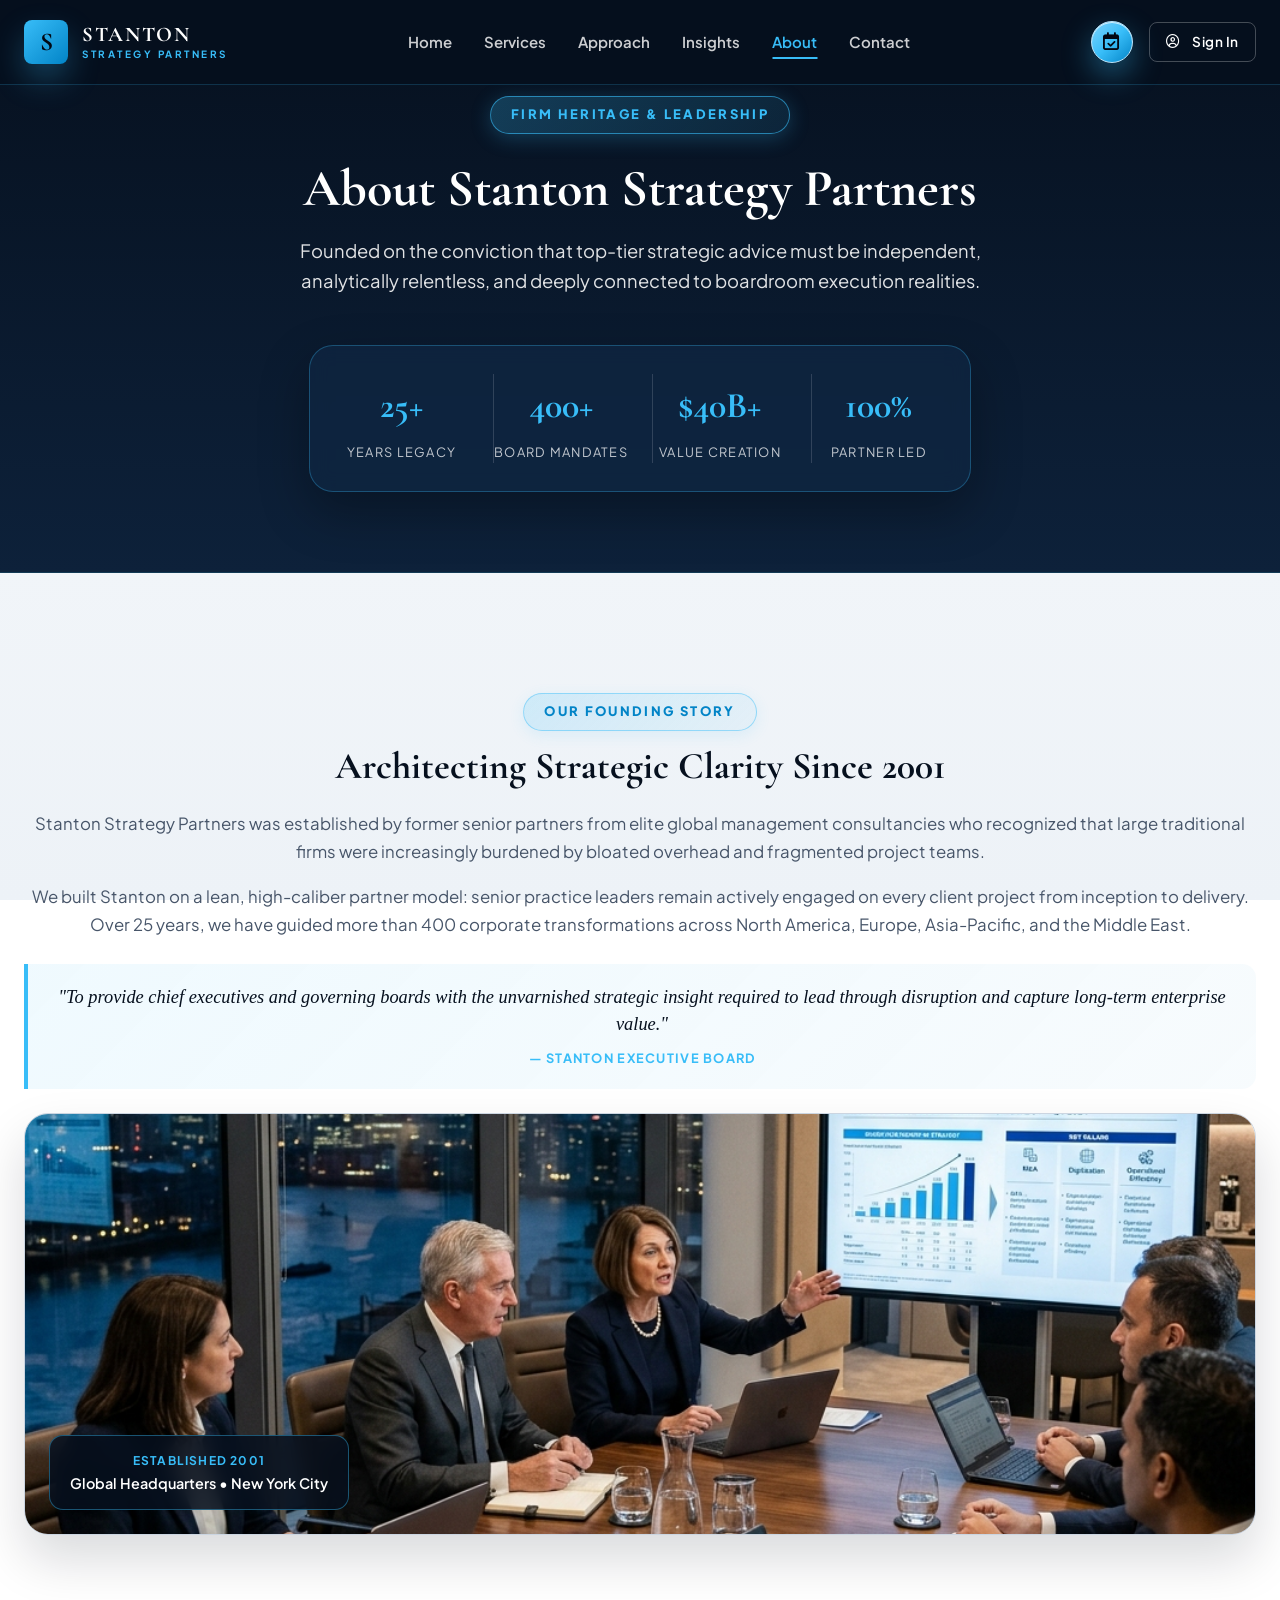
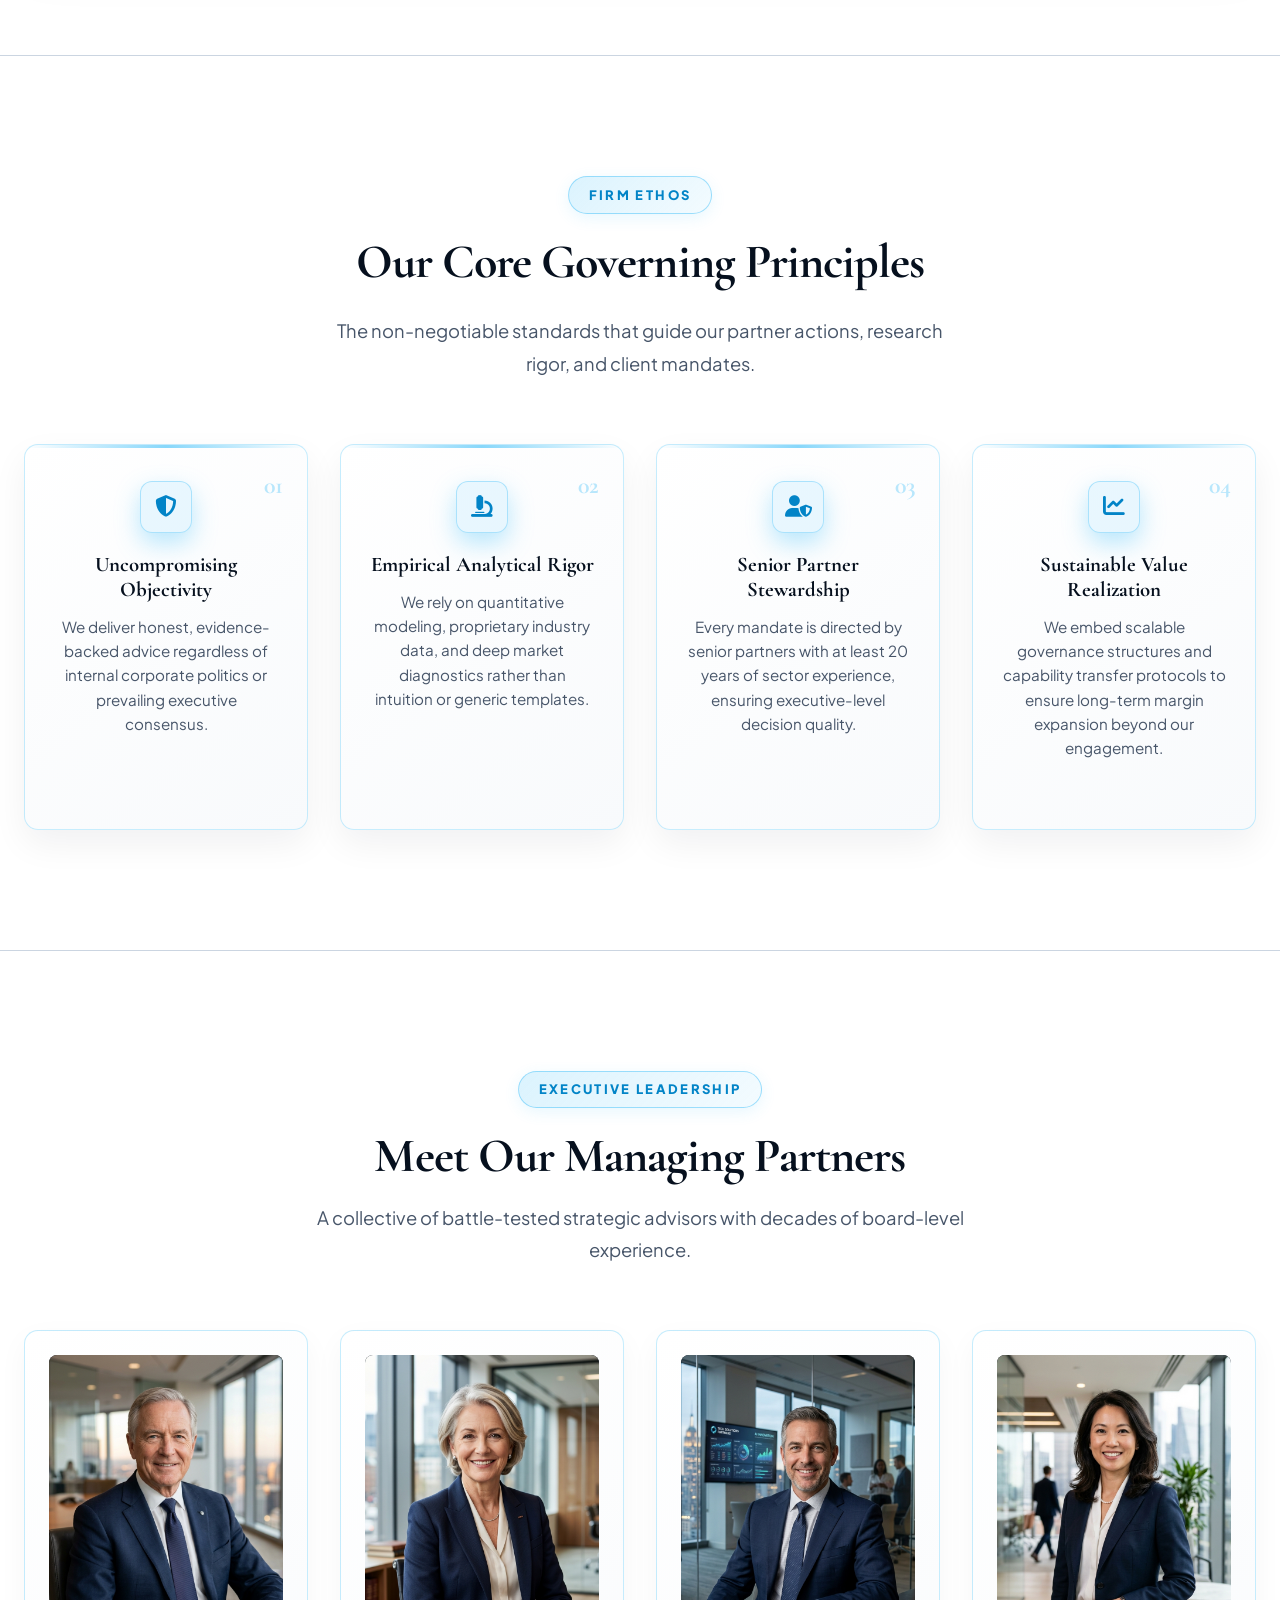
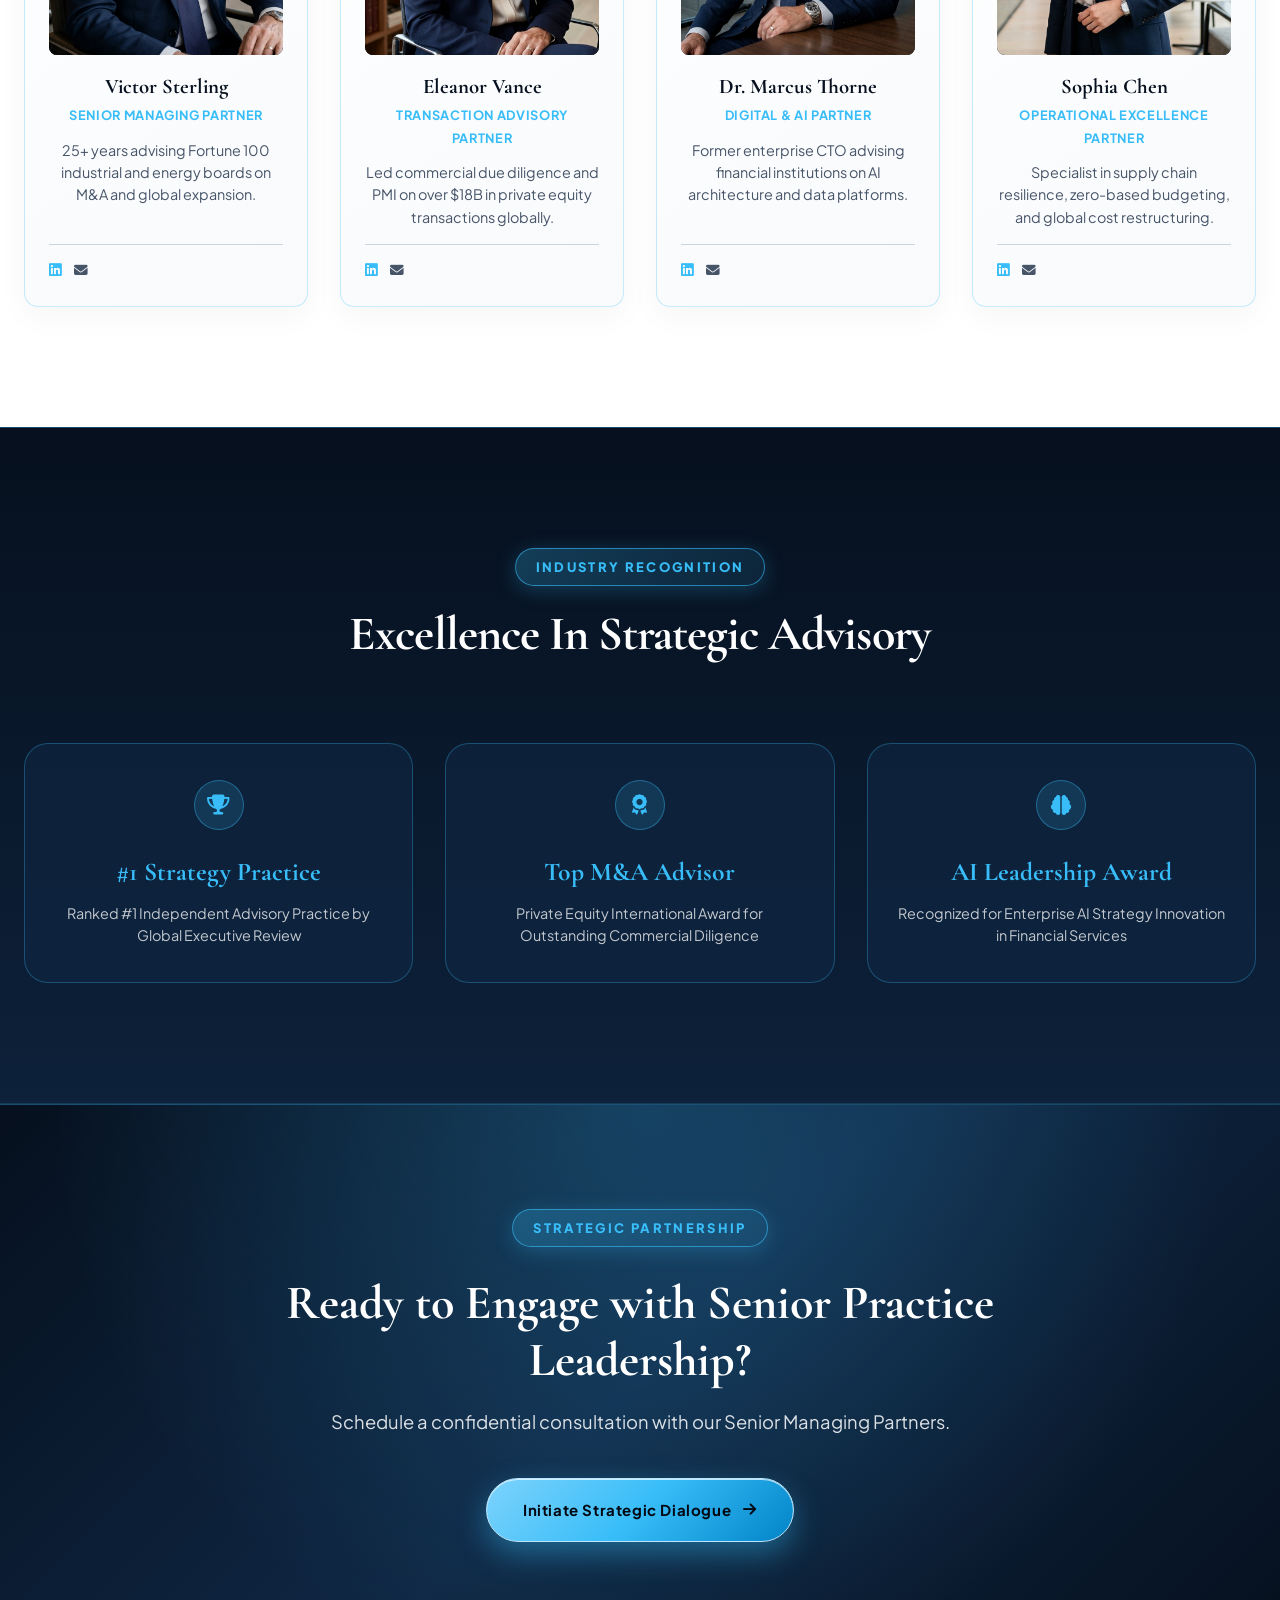
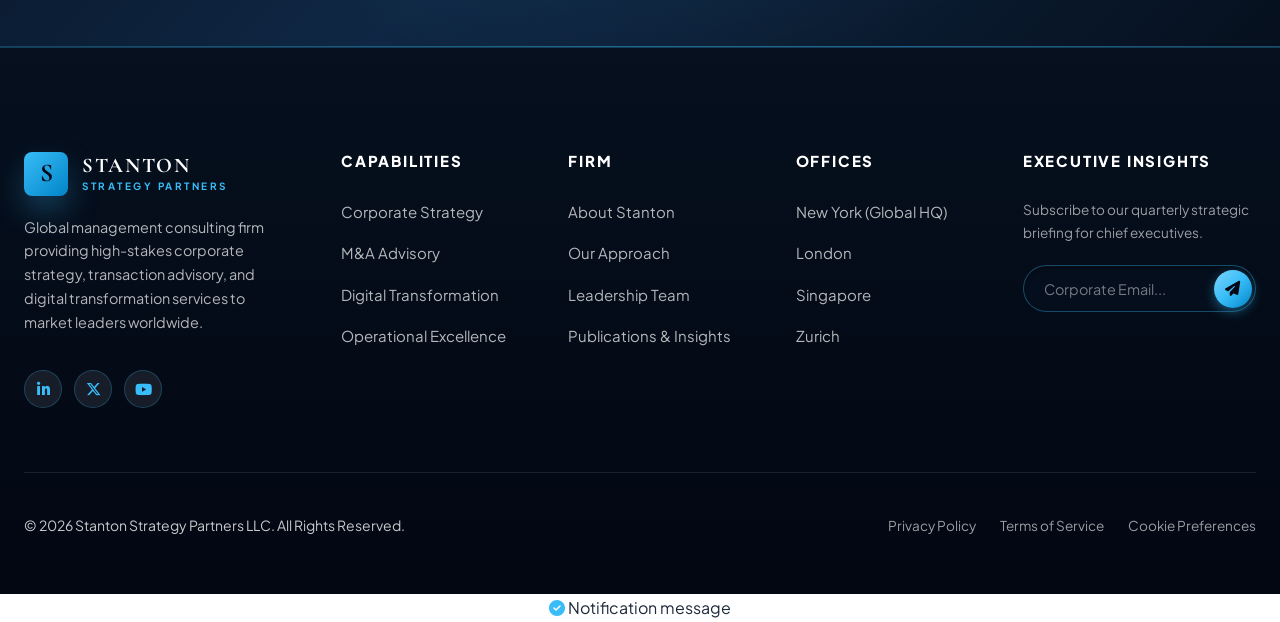
==== commit 63dc71c8: "mnj" ====
--- a/about.html
+++ b/about.html
@@ -60,13 +60,34 @@
 
   <main>
     <!-- Page Header -->
-    <section class="services-header">
+    <!-- Page Header Hero -->
+    <section class="services-header" style="padding: 6rem 0 5rem 0; background: linear-gradient(180deg, #06101e 0%, #0d213a 100%); text-align: center; position: relative; border-bottom: 1px solid rgba(56, 189, 248, 0.25);">
       <div class="container">
         <span class="eyebrow light">Firm Heritage & Leadership</span>
-        <h1>About Stanton Strategy Partners</h1>
-        <p class="section-subtitle" style="color: rgba(255,255,255,0.85); max-width: 720px;">
-          Founded on the conviction that top-tier strategic advice must be independent, analytically relentless, and deeply connected to execution realities.
+        <h1 style="font-size: 3.25rem; font-family: var(--font-serif); margin: 0.75rem 0 1rem 0; color: #ffffff;">About Stanton Strategy Partners</h1>
+        <p class="section-subtitle" style="color: rgba(255,255,255,0.88); max-width: 760px; margin: 0 auto 3rem auto; font-size: 1.15rem; line-height: 1.65;">
+          Founded on the conviction that top-tier strategic advice must be independent, analytically relentless, and deeply connected to boardroom execution realities.
         </p>
+
+        <!-- Hero Stats Bar -->
+        <div style="display: grid; grid-template-columns: repeat(4, 1fr); gap: 1.5rem; max-width: 1000px; margin: 0 auto; background: rgba(15, 39, 68, 0.7); border: 1px solid rgba(56, 189, 248, 0.3); border-radius: var(--radius-lg); padding: 1.75rem 1.5rem; backdrop-filter: blur(10px); box-shadow: 0 20px 50px rgba(0,0,0,0.3);">
+          <div>
+            <div style="font-family: var(--font-serif); font-size: 2.25rem; font-weight: 700; color: var(--color-accent);">25+</div>
+            <div style="font-size: 0.8rem; text-transform: uppercase; letter-spacing: 0.1em; color: rgba(255,255,255,0.75); margin-top: 0.25rem;">Years Legacy</div>
+          </div>
+          <div style="border-left: 1px solid rgba(255,255,255,0.15);">
+            <div style="font-family: var(--font-serif); font-size: 2.25rem; font-weight: 700; color: var(--color-accent);">400+</div>
+            <div style="font-size: 0.8rem; text-transform: uppercase; letter-spacing: 0.1em; color: rgba(255,255,255,0.75); margin-top: 0.25rem;">Board Mandates</div>
+          </div>
+          <div style="border-left: 1px solid rgba(255,255,255,0.15);">
+            <div style="font-family: var(--font-serif); font-size: 2.25rem; font-weight: 700; color: var(--color-accent);">$40B+</div>
+            <div style="font-size: 0.8rem; text-transform: uppercase; letter-spacing: 0.1em; color: rgba(255,255,255,0.75); margin-top: 0.25rem;">Value Creation</div>
+          </div>
+          <div style="border-left: 1px solid rgba(255,255,255,0.15);">
+            <div style="font-family: var(--font-serif); font-size: 2.25rem; font-weight: 700; color: var(--color-accent);">100%</div>
+            <div style="font-size: 0.8rem; text-transform: uppercase; letter-spacing: 0.1em; color: rgba(255,255,255,0.75); margin-top: 0.25rem;">Partner Led</div>
+          </div>
+        </div>
       </div>
     </section>
 
@@ -76,14 +97,26 @@
         <div class="about-story-grid">
           <div class="reveal">
             <span class="eyebrow">Our Founding Story</span>
-            <h2 style="font-size: 2.25rem; margin-bottom: 1rem;">Architecting Strategic Clarity Since 2001</h2>
-            <p style="color: var(--color-text-muted); font-size: 1.05rem;">Stanton Strategy Partners was established by former senior partners from elite global management consultancies who recognized that large traditional firms were increasingly burdened by bloated overhead and fragmented project teams.</p>
-            <p style="color: var(--color-text-muted); font-size: 1.05rem;">We built Stanton on a lean, high-caliber partner model: senior practice leaders remain actively engaged on every client project from inception to delivery. Over 25 years, we have guided more than 400 corporate transformations across North America, Europe, Asia-Pacific, and the Middle East.</p>
-            <p style="color: var(--color-text-muted); font-size: 1.05rem;">Our mission is simple: To provide chief executives and governing boards with the unvarnished strategic insight required to lead through disruption and capture long-term enterprise value.</p>
-          </div>
-
-          <div class="reveal">
-            <img src="assets/images/hero-boardroom.png" alt="Stanton Strategy Partners Founders Boardroom" style="border-radius: var(--radius-md); box-shadow: var(--shadow-lg); border: 1px solid var(--color-border);">
+            <h2 style="font-size: 2.35rem; margin-bottom: 1.25rem; line-height: 1.25;">Architecting Strategic Clarity Since 2001</h2>
+            <p style="color: var(--color-text-muted); font-size: 1.05rem; line-height: 1.7;">Stanton Strategy Partners was established by former senior partners from elite global management consultancies who recognized that large traditional firms were increasingly burdened by bloated overhead and fragmented project teams.</p>
+            <p style="color: var(--color-text-muted); font-size: 1.05rem; line-height: 1.7;">We built Stanton on a lean, high-caliber partner model: senior practice leaders remain actively engaged on every client project from inception to delivery. Over 25 years, we have guided more than 400 corporate transformations across North America, Europe, Asia-Pacific, and the Middle East.</p>
+            
+            <div style="background: linear-gradient(135deg, rgba(56, 189, 248, 0.08) 0%, rgba(2, 132, 199, 0.03) 100%); border-left: 4px solid var(--color-accent); padding: 1.25rem 1.5rem; border-radius: 0 var(--radius-md) var(--radius-md) 0; margin: 1.5rem 0;">
+              <p style="font-family: var(--font-serif); font-style: italic; font-size: 1.15rem; color: var(--color-primary); margin: 0; line-height: 1.5;">
+                "To provide chief executives and governing boards with the unvarnished strategic insight required to lead through disruption and capture long-term enterprise value."
+              </p>
+              <div style="font-size: 0.8rem; font-weight: 700; color: var(--color-accent); text-transform: uppercase; letter-spacing: 0.1em; margin-top: 0.5rem;">— Stanton Executive Board</div>
+            </div>
+          </div>
+
+          <div class="reveal" style="position: relative;">
+            <div style="position: relative; border-radius: var(--radius-lg); overflow: hidden; box-shadow: 0 25px 50px rgba(6, 16, 30, 0.15); border: 1px solid var(--color-border);">
+              <img src="assets/images/hero-boardroom.png" alt="Stanton Strategy Partners Boardroom" style="width: 100%; height: 420px; object-fit: cover;">
+              <div style="position: absolute; bottom: 1.5rem; left: 1.5rem; background: rgba(6, 16, 30, 0.85); backdrop-filter: blur(10px); border: 1px solid rgba(56, 189, 248, 0.4); padding: 0.85rem 1.25rem; border-radius: var(--radius-md); color: var(--color-white);">
+                <div style="font-size: 0.75rem; font-weight: 700; color: var(--color-accent); text-transform: uppercase; letter-spacing: 0.1em;">Established 2001</div>
+                <div style="font-size: 0.9rem; font-weight: 600;">Global Headquarters • New York City</div>
+              </div>
+            </div>
           </div>
         </div>
       </div>
@@ -95,25 +128,44 @@
         <div class="section-header center reveal">
           <span class="eyebrow">Firm Ethos</span>
           <h2>Our Core Governing Principles</h2>
-        </div>
-
-        <div class="services-grid principles-grid">
-          <div class="service-card reveal">
-            <div class="service-icon"><i class="fa-solid fa-shield-halved"></i></div>
-            <h3>Uncompromising Objectivity</h3>
-            <p>We deliver honest, evidence-backed advice regardless of internal corporate politics or prevailing executive consensus.</p>
-          </div>
-
-          <div class="service-card reveal">
-            <div class="service-icon"><i class="fa-solid fa-microscope"></i></div>
-            <h3>Empirical Analytical Rigor</h3>
-            <p>We rely on quantitative modeling, proprietary industry data, and deep market diagnostics rather than intuition or generic templates.</p>
-          </div>
-
-          <div class="service-card reveal">
-            <div class="service-icon"><i class="fa-solid fa-user-shield"></i></div>
-            <h3>Senior Partner Stewardship</h3>
-            <p>Every mandate is directed by senior partners with at least 20 years of sector experience, ensuring executive-level decision quality.</p>
+          <p class="section-subtitle" style="max-width: 640px; margin: 0.5rem auto 0 auto;">The non-negotiable standards that guide our partner actions, research rigor, and client mandates.</p>
+        </div>
+
+        <div class="services-grid principles-grid" style="margin-top: 3rem;">
+          <div class="service-card reveal" style="position: relative; padding: 2.25rem 1.75rem;">
+            <span style="position: absolute; top: 1.25rem; right: 1.5rem; font-family: var(--font-serif); font-size: 1.5rem; font-weight: 800; color: rgba(56, 189, 248, 0.35);">01</span>
+            <div class="service-icon" style="width: 52px; height: 52px; border-radius: 12px; background: rgba(56, 189, 248, 0.1); border: 1px solid rgba(56, 189, 248, 0.35); color: #0284c7; display: flex; align-items: center; justify-content: center; font-size: 1.35rem; margin-bottom: 1.25rem;">
+              <i class="fa-solid fa-shield-halved"></i>
+            </div>
+            <h3 style="font-size: 1.3rem; margin-bottom: 0.75rem;">Uncompromising Objectivity</h3>
+            <p style="color: var(--color-text-muted); font-size: 0.95rem; line-height: 1.6;">We deliver honest, evidence-backed advice regardless of internal corporate politics or prevailing executive consensus.</p>
+          </div>
+
+          <div class="service-card reveal" style="position: relative; padding: 2.25rem 1.75rem;">
+            <span style="position: absolute; top: 1.25rem; right: 1.5rem; font-family: var(--font-serif); font-size: 1.5rem; font-weight: 800; color: rgba(56, 189, 248, 0.35);">02</span>
+            <div class="service-icon" style="width: 52px; height: 52px; border-radius: 12px; background: rgba(56, 189, 248, 0.1); border: 1px solid rgba(56, 189, 248, 0.35); color: #0284c7; display: flex; align-items: center; justify-content: center; font-size: 1.35rem; margin-bottom: 1.25rem;">
+              <i class="fa-solid fa-microscope"></i>
+            </div>
+            <h3 style="font-size: 1.3rem; margin-bottom: 0.75rem;">Empirical Analytical Rigor</h3>
+            <p style="color: var(--color-text-muted); font-size: 0.95rem; line-height: 1.6;">We rely on quantitative modeling, proprietary industry data, and deep market diagnostics rather than intuition or generic templates.</p>
+          </div>
+
+          <div class="service-card reveal" style="position: relative; padding: 2.25rem 1.75rem;">
+            <span style="position: absolute; top: 1.25rem; right: 1.5rem; font-family: var(--font-serif); font-size: 1.5rem; font-weight: 800; color: rgba(56, 189, 248, 0.35);">03</span>
+            <div class="service-icon" style="width: 52px; height: 52px; border-radius: 12px; background: rgba(56, 189, 248, 0.1); border: 1px solid rgba(56, 189, 248, 0.35); color: #0284c7; display: flex; align-items: center; justify-content: center; font-size: 1.35rem; margin-bottom: 1.25rem;">
+              <i class="fa-solid fa-user-shield"></i>
+            </div>
+            <h3 style="font-size: 1.3rem; margin-bottom: 0.75rem;">Senior Partner Stewardship</h3>
+            <p style="color: var(--color-text-muted); font-size: 0.95rem; line-height: 1.6;">Every mandate is directed by senior partners with at least 20 years of sector experience, ensuring executive-level decision quality.</p>
+          </div>
+
+          <div class="service-card reveal" style="position: relative; padding: 2.25rem 1.75rem;">
+            <span style="position: absolute; top: 1.25rem; right: 1.5rem; font-family: var(--font-serif); font-size: 1.5rem; font-weight: 800; color: rgba(56, 189, 248, 0.35);">04</span>
+            <div class="service-icon" style="width: 52px; height: 52px; border-radius: 12px; background: rgba(56, 189, 248, 0.1); border: 1px solid rgba(56, 189, 248, 0.35); color: #0284c7; display: flex; align-items: center; justify-content: center; font-size: 1.35rem; margin-bottom: 1.25rem;">
+              <i class="fa-solid fa-chart-line"></i>
+            </div>
+            <h3 style="font-size: 1.3rem; margin-bottom: 0.75rem;">Sustainable Value Realization</h3>
+            <p style="color: var(--color-text-muted); font-size: 0.95rem; line-height: 1.6;">We embed scalable governance structures and capability transfer protocols to ensure long-term margin expansion beyond our engagement.</p>
           </div>
         </div>
       </div>
@@ -130,64 +182,99 @@
 
         <div class="leadership-grid">
           <!-- Member 1 -->
-          <div class="service-card reveal" style="padding: 1.5rem;">
-            <img src="assets/images/photo-1504607798333-52a30db54a5d.avif" alt="Victor Sterling, Senior Managing Partner" style="width: 100%; height: 220px; object-fit: cover; border-radius: var(--radius-sm); margin-bottom: 1rem;">
-            <h3 style="font-size: 1.25rem;">Victor Sterling</h3>
-            <div style="font-size: 0.8rem; font-weight: 700; color: var(--color-accent); text-transform: uppercase; margin-bottom: 0.75rem;">Senior Managing Partner</div>
-            <p style="font-size: 0.88rem; color: var(--color-text-muted);">25+ years advising Fortune 100 industrial and energy boards on M&A and global expansion.</p>
+          <div class="partner-card reveal">
+            <div class="partner-img-wrapper">
+              <img src="assets/images/partner_victor.png" alt="Victor Sterling, Senior Managing Partner">
+            </div>
+            <h3 style="font-size: 1.3rem; margin-bottom: 0.25rem;">Victor Sterling</h3>
+            <div style="font-size: 0.8rem; font-weight: 700; color: var(--color-accent); text-transform: uppercase; letter-spacing: 0.05em; margin-bottom: 0.75rem;">Senior Managing Partner</div>
+            <p style="font-size: 0.9rem; color: var(--color-text-muted); line-height: 1.55; margin-bottom: 1rem;">25+ years advising Fortune 100 industrial and energy boards on M&A and global expansion.</p>
+            <div style="margin-top: auto; display: flex; align-items: center; gap: 0.75rem; border-top: 1px solid var(--color-border); padding-top: 0.75rem;">
+              <a href="#" style="color: var(--color-accent); font-size: 0.9rem;" aria-label="Victor Sterling LinkedIn"><i class="fa-brands fa-linkedin"></i></a>
+              <a href="mailto:v.sterling@stantonstrategy.com" style="color: var(--color-text-muted); font-size: 0.85rem;" aria-label="Email Victor Sterling"><i class="fa-solid fa-envelope"></i></a>
+            </div>
           </div>
 
           <!-- Member 2 -->
-          <div class="service-card reveal" style="padding: 1.5rem;">
-            <img src="assets/images/photo-1573165662973-4ab3cf3d3508.avif" alt="Eleanor Vance, Partner & Practice Leader" style="width: 100%; height: 220px; object-fit: cover; border-radius: var(--radius-sm); margin-bottom: 1rem;">
-            <h3 style="font-size: 1.25rem;">Eleanor Vance</h3>
-            <div style="font-size: 0.8rem; font-weight: 700; color: var(--color-accent); text-transform: uppercase; margin-bottom: 0.75rem;">Transaction Advisory Partner</div>
-            <p style="font-size: 0.88rem; color: var(--color-text-muted);">Led commercial due diligence and PMI on over $18B in private equity transactions globally.</p>
+          <div class="partner-card reveal">
+            <div class="partner-img-wrapper">
+              <img src="assets/images/partner_eleanor.png" alt="Eleanor Vance, Partner & Practice Leader">
+            </div>
+            <h3 style="font-size: 1.3rem; margin-bottom: 0.25rem;">Eleanor Vance</h3>
+            <div style="font-size: 0.8rem; font-weight: 700; color: var(--color-accent); text-transform: uppercase; letter-spacing: 0.05em; margin-bottom: 0.75rem;">Transaction Advisory Partner</div>
+            <p style="font-size: 0.9rem; color: var(--color-text-muted); line-height: 1.55; margin-bottom: 1rem;">Led commercial due diligence and PMI on over $18B in private equity transactions globally.</p>
+            <div style="margin-top: auto; display: flex; align-items: center; gap: 0.75rem; border-top: 1px solid var(--color-border); padding-top: 0.75rem;">
+              <a href="#" style="color: var(--color-accent); font-size: 0.9rem;" aria-label="Eleanor Vance LinkedIn"><i class="fa-brands fa-linkedin"></i></a>
+              <a href="mailto:e.vance@stantonstrategy.com" style="color: var(--color-text-muted); font-size: 0.85rem;" aria-label="Email Eleanor Vance"><i class="fa-solid fa-envelope"></i></a>
+            </div>
           </div>
 
           <!-- Member 3 -->
-          <div class="service-card reveal" style="padding: 1.5rem;">
-            <img src="assets/images/photo-1533750349088-cd871a92f312.avif" alt="Dr. Marcus Thorne, Partner Tech & AI" style="width: 100%; height: 220px; object-fit: cover; border-radius: var(--radius-sm); margin-bottom: 1rem;">
-            <h3 style="font-size: 1.25rem;">Dr. Marcus Thorne</h3>
-            <div style="font-size: 0.8rem; font-weight: 700; color: var(--color-accent); text-transform: uppercase; margin-bottom: 0.75rem;">Digital & AI Partner</div>
-            <p style="font-size: 0.88rem; color: var(--color-text-muted);">Former enterprise CTO advising financial institutions on AI architecture and data platforms.</p>
+          <div class="partner-card reveal">
+            <div class="partner-img-wrapper">
+              <img src="assets/images/partner_marcus.png" alt="Dr. Marcus Thorne, Partner Tech & AI">
+            </div>
+            <h3 style="font-size: 1.3rem; margin-bottom: 0.25rem;">Dr. Marcus Thorne</h3>
+            <div style="font-size: 0.8rem; font-weight: 700; color: var(--color-accent); text-transform: uppercase; letter-spacing: 0.05em; margin-bottom: 0.75rem;">Digital & AI Partner</div>
+            <p style="font-size: 0.9rem; color: var(--color-text-muted); line-height: 1.55; margin-bottom: 1rem;">Former enterprise CTO advising financial institutions on AI architecture and data platforms.</p>
+            <div style="margin-top: auto; display: flex; align-items: center; gap: 0.75rem; border-top: 1px solid var(--color-border); padding-top: 0.75rem;">
+              <a href="#" style="color: var(--color-accent); font-size: 0.9rem;" aria-label="Dr. Marcus Thorne LinkedIn"><i class="fa-brands fa-linkedin"></i></a>
+              <a href="mailto:m.thorne@stantonstrategy.com" style="color: var(--color-text-muted); font-size: 0.85rem;" aria-label="Email Dr. Marcus Thorne"><i class="fa-solid fa-envelope"></i></a>
+            </div>
           </div>
 
           <!-- Member 4 -->
-          <div class="service-card reveal" style="padding: 1.5rem;">
-            <img src="assets/images/photo-1574073763042-9dbe6ae03853.avif" alt="Sophia Chen, Partner Operational Excellence" style="width: 100%; height: 220px; object-fit: cover; border-radius: var(--radius-sm); margin-bottom: 1rem;">
-            <h3 style="font-size: 1.25rem;">Sophia Chen</h3>
-            <div style="font-size: 0.8rem; font-weight: 700; color: var(--color-accent); text-transform: uppercase; margin-bottom: 0.75rem;">Operational Excellence Partner</div>
-            <p style="font-size: 0.88rem; color: var(--color-text-muted);">Specialist in supply chain resilience, zero-based budgeting, and global cost restructuring.</p>
+          <div class="partner-card reveal">
+            <div class="partner-img-wrapper">
+              <img src="assets/images/partner_sophia.png" alt="Sophia Chen, Partner Operational Excellence">
+            </div>
+            <h3 style="font-size: 1.3rem; margin-bottom: 0.25rem;">Sophia Chen</h3>
+            <div style="font-size: 0.8rem; font-weight: 700; color: var(--color-accent); text-transform: uppercase; letter-spacing: 0.05em; margin-bottom: 0.75rem;">Operational Excellence Partner</div>
+            <p style="font-size: 0.9rem; color: var(--color-text-muted); line-height: 1.55; margin-bottom: 1rem;">Specialist in supply chain resilience, zero-based budgeting, and global cost restructuring.</p>
+            <div style="margin-top: auto; display: flex; align-items: center; gap: 0.75rem; border-top: 1px solid var(--color-border); padding-top: 0.75rem;">
+              <a href="#" style="color: var(--color-accent); font-size: 0.9rem;" aria-label="Sophia Chen LinkedIn"><i class="fa-brands fa-linkedin"></i></a>
+              <a href="mailto:s.chen@stantonstrategy.com" style="color: var(--color-text-muted); font-size: 0.85rem;" aria-label="Email Sophia Chen"><i class="fa-solid fa-envelope"></i></a>
+            </div>
           </div>
         </div>
       </div>
     </section>
 
     <!-- Awards / Recognition Strip -->
-    <section class="section-padding" style="background-color: var(--color-primary); color: var(--color-white);">
+    <section class="section-padding" style="background: linear-gradient(180deg, #06101e 0%, #0d213a 100%); color: var(--color-white); border-top: 1px solid rgba(56, 189, 248, 0.25); border-bottom: 1px solid rgba(56, 189, 248, 0.25);">
       <div class="container">
         <div class="section-header center reveal">
           <span class="eyebrow light">Industry Recognition</span>
           <h2 style="color: var(--color-white);">Excellence In Strategic Advisory</h2>
         </div>
 
-        <div class="stat-grid" style="grid-template-columns: repeat(3, 1fr);">
-          <div class="stat-item reveal">
-            <div style="font-family: var(--font-serif); font-size: 1.5rem; color: var(--color-accent); font-weight: 700; margin-bottom: 0.5rem;">#1 Strategy Practice</div>
-            <div style="font-size: 0.85rem; color: rgba(255,255,255,0.7);">Ranked #1 Independent Advisory Practice by Global Executive Review</div>
-          </div>
-
-          <div class="stat-item reveal">
-            <div style="font-family: var(--font-serif); font-size: 1.5rem; color: var(--color-accent); font-weight: 700; margin-bottom: 0.5rem;">Top M&A Advisor</div>
-            <div style="font-size: 0.85rem; color: rgba(255,255,255,0.7);">Private Equity International Award for Outstanding Commercial Diligence</div>
-          </div>
-
-          <div class="stat-item reveal">
-            <div style="font-family: var(--font-serif); font-size: 1.5rem; color: var(--color-accent); font-weight: 700; margin-bottom: 0.5rem;">AI Leadership Award</div>
-            <div style="font-size: 0.85rem; color: rgba(255,255,255,0.7);">Recognized for Enterprise AI Strategy Innovation in Financial Services</div>
-          </div>
-        </div>
+        <div class="stat-grid" style="grid-template-columns: repeat(3, 1fr); gap: 2rem;">
+          <div class="stat-item reveal" style="background: rgba(15, 39, 68, 0.6); border: 1px solid rgba(56, 189, 248, 0.3); border-radius: var(--radius-lg); padding: 2.25rem 1.75rem; text-align: center;">
+            <div style="width: 50px; height: 50px; border-radius: 50%; background: rgba(56, 189, 248, 0.15); border: 1px solid rgba(56, 189, 248, 0.4); display: flex; align-items: center; justify-content: center; margin: 0 auto 1.25rem auto; color: var(--color-accent); font-size: 1.25rem;">
+              <i class="fa-solid fa-trophy"></i>
+            </div>
+            <div style="font-family: var(--font-serif); font-size: 1.6rem; color: var(--color-accent); font-weight: 700; margin-bottom: 0.5rem;">#1 Strategy Practice</div>
+            <div style="font-size: 0.9rem; color: rgba(255,255,255,0.75); line-height: 1.5;">Ranked #1 Independent Advisory Practice by Global Executive Review</div>
+          </div>
+
+          <div class="stat-item reveal" style="background: rgba(15, 39, 68, 0.6); border: 1px solid rgba(56, 189, 248, 0.3); border-radius: var(--radius-lg); padding: 2.25rem 1.75rem; text-align: center;">
+            <div style="width: 50px; height: 50px; border-radius: 50%; background: rgba(56, 189, 248, 0.15); border: 1px solid rgba(56, 189, 248, 0.4); display: flex; align-items: center; justify-content: center; margin: 0 auto 1.25rem auto; color: var(--color-accent); font-size: 1.25rem;">
+              <i class="fa-solid fa-award"></i>
+            </div>
+            <div style="font-family: var(--font-serif); font-size: 1.6rem; color: var(--color-accent); font-weight: 700; margin-bottom: 0.5rem;">Top M&A Advisor</div>
+            <div style="font-size: 0.9rem; color: rgba(255,255,255,0.75); line-height: 1.5;">Private Equity International Award for Outstanding Commercial Diligence</div>
+          </div>
+
+          <div class="stat-item reveal" style="background: rgba(15, 39, 68, 0.6); border: 1px solid rgba(56, 189, 248, 0.3); border-radius: var(--radius-lg); padding: 2.25rem 1.75rem; text-align: center;">
+            <div style="width: 50px; height: 50px; border-radius: 50%; background: rgba(56, 189, 248, 0.15); border: 1px solid rgba(56, 189, 248, 0.4); display: flex; align-items: center; justify-content: center; margin: 0 auto 1.25rem auto; color: var(--color-accent); font-size: 1.25rem;">
+              <i class="fa-solid fa-brain"></i>
+            </div>
+            <div style="font-family: var(--font-serif); font-size: 1.6rem; color: var(--color-accent); font-weight: 700; margin-bottom: 0.5rem;">AI Leadership Award</div>
+            <div style="font-size: 0.9rem; color: rgba(255,255,255,0.75); line-height: 1.5;">Recognized for Enterprise AI Strategy Innovation in Financial Services</div>
+          </div>
+        </div>
+      </div>
+    </section>
       </div>
     </section>
 
--- a/style.css
+++ b/style.css
@@ -1057,6 +1057,10 @@
   text-align: left;
 }
 
+.workflow-card > div:first-child {
+  text-align: left !important;
+}
+
 .workflow-card.active {
   display: grid;
 }
@@ -1069,7 +1073,14 @@
   -webkit-background-clip: text;
   -webkit-text-fill-color: transparent;
   line-height: 1;
-  text-align: left;
+  text-align: left !important;
+  display: block !important;
+  margin-bottom: 0.5rem;
+}
+
+.workflow-card h3,
+.workflow-card p {
+  text-align: left !important;
 }
 
 .workflow-card ul {
@@ -1078,7 +1089,7 @@
   margin: 1.5rem 0;
   font-weight: 600;
   color: var(--color-primary);
-  text-align: left;
+  text-align: left !important;
 }
 
 .workflow-card li {
@@ -1086,7 +1097,7 @@
   align-items: flex-start;
   gap: 0.6rem;
   margin-bottom: 0.75rem;
-  text-align: left;
+  text-align: left !important;
 }
 
 .workflow-card li:last-child {
@@ -2152,30 +2163,40 @@
   .principles-grid,
   .leadership-grid,
   .stat-grid,
-  .insights-row,
-  .global-hubs-grid,
-  .engagement-matrix-grid {
+  .global-hubs-grid {
     display: grid !important;
     grid-template-columns: repeat(2, 1fr) !important;
     gap: 2rem !important;
     align-items: stretch !important;
   }
 
-  .leadership-grid .service-card {
+  .insights-row,
+  .engagement-matrix-grid {
+    display: grid !important;
+    grid-template-columns: repeat(3, 1fr) !important;
+    gap: 1.5rem !important;
+    align-items: stretch !important;
+  }
+
+  .leadership-grid .service-card,
+  .leadership-grid .partner-card {
     height: 100% !important;
     min-height: 100% !important;
     display: flex !important;
     flex-direction: column !important;
     justify-content: space-between !important;
     box-sizing: border-box !important;
-    text-align: center !important;
-  }
-
-  .leadership-grid .service-card img {
+  }
+
+  .leadership-grid .service-card img,
+  .partner-img-wrapper {
     width: 100% !important;
-    height: 220px !important;
+    height: 280px !important;
+  }
+
+  .partner-img-wrapper img {
     object-fit: cover !important;
-    border-radius: var(--radius-sm) !important;
+    object-position: center 25% !important;
   }
 
   /* Force equal height & consistent width across all cards in Tablet view */
@@ -2190,12 +2211,10 @@
     box-sizing: border-box !important;
   }
 
-  /* 3rd card in 2-column grid spans full width with equal height styling */
-  .insights-row > article:nth-child(odd):last-child,
+  /* Only 2-column grids with odd last child span 2 columns */
   .services-grid > div:nth-child(odd):last-child,
   .principles-grid > div:nth-child(odd):last-child,
-  .global-hubs-grid > div:nth-child(odd):last-child,
-  .engagement-matrix-grid > div:nth-child(odd):last-child {
+  .global-hubs-grid > div:nth-child(odd):last-child {
     grid-column: 1 / -1 !important;
     width: 100% !important;
     max-width: 100% !important;
@@ -2290,18 +2309,23 @@
     width: 100% !important;
   }
 
-  .leadership-grid .service-card {
+  .leadership-grid .service-card,
+  .leadership-grid .partner-card {
     width: 100% !important;
     max-width: 100% !important;
     box-sizing: border-box !important;
     padding: 1.5rem 1.25rem !important;
   }
 
-  .leadership-grid .service-card img {
+  .leadership-grid .service-card img,
+  .partner-img-wrapper {
     width: 100% !important;
-    height: 250px !important;
+    height: 320px !important;
+  }
+
+  .partner-img-wrapper img {
     object-fit: cover !important;
-    border-radius: var(--radius-sm) !important;
+    object-position: center 25% !important;
   }
 
   /* Mobile Card Equal Height Box Sizing */
@@ -2510,4 +2534,104 @@
     object-fit: cover !important;
     border-radius: var(--radius-md) !important;
   }
-}
+
+  .video-callout-grid {
+    grid-template-columns: 1fr !important;
+    gap: 2.5rem !important;
+  }
+}
+
+/* --------------------------------------------------------------------------
+   Special Section Layout & Alignment Enhancements
+   -------------------------------------------------------------------------- */
+
+/* Testimonial Section Padding */
+.testimonial-section {
+  padding-top: 5.5rem !important;
+  padding-bottom: 5.5rem !important;
+}
+
+/* Video Callout Grid Desktop Layout */
+.video-callout-grid {
+  display: grid;
+  grid-template-columns: 1fr 1fr;
+  gap: 4rem;
+  align-items: center;
+}
+
+/* Engagement Card Deliverables Text Alignment */
+.engagement-card p {
+  min-height: 4.5rem;
+}
+
+/* Service Detail Section Text & Badge Left Alignment */
+.service-detail-section h2,
+.service-detail-section p,
+.service-detail-section h4 {
+  text-align: left !important;
+}
+
+/* Partner Executive Card Design & Top-Cropped Headshots */
+.partner-card {
+  background: linear-gradient(145deg, #ffffff 0%, #f8fafc 100%);
+  border: 1px solid rgba(56, 189, 248, 0.28);
+  border-radius: var(--radius-md);
+  padding: 1.5rem;
+  transition: all 0.35s ease;
+  display: flex;
+  flex-direction: column;
+  box-shadow: 0 10px 30px rgba(6, 16, 30, 0.04);
+}
+
+.partner-card:hover {
+  transform: translateY(-6px);
+  box-shadow: 0 20px 45px rgba(6, 16, 30, 0.1), 0 0 25px rgba(56, 189, 248, 0.2);
+  border-color: rgba(56, 189, 248, 0.6);
+}
+
+.partner-img-wrapper {
+  width: 100% !important;
+  height: 300px !important;
+  border-radius: var(--radius-sm);
+  overflow: hidden;
+  margin-bottom: 1.25rem;
+  position: relative;
+  background: #06101e;
+}
+
+.partner-img-wrapper img {
+  width: 100% !important;
+  height: 100% !important;
+  object-fit: cover !important;
+  object-position: center 25% !important; /* Perfectly centers executive face and shoulders */
+  transition: transform 0.5s ease;
+}
+
+.partner-card:hover .partner-img-wrapper img {
+  transform: scale(1.05);
+}
+
+/* Executive Leadership Grid 4-Column Webview Rule */
+.leadership-grid {
+  display: grid !important;
+  grid-template-columns: repeat(4, 1fr) !important;
+  gap: 2rem !important;
+}
+
+@media (max-width: 1024px) {
+  .leadership-grid {
+    grid-template-columns: repeat(2, 1fr) !important;
+    gap: 2rem !important;
+  }
+}
+
+@media (max-width: 640px) {
+  .leadership-grid {
+    grid-template-columns: 1fr !important;
+    gap: 1.75rem !important;
+  }
+}
+
+
+
+
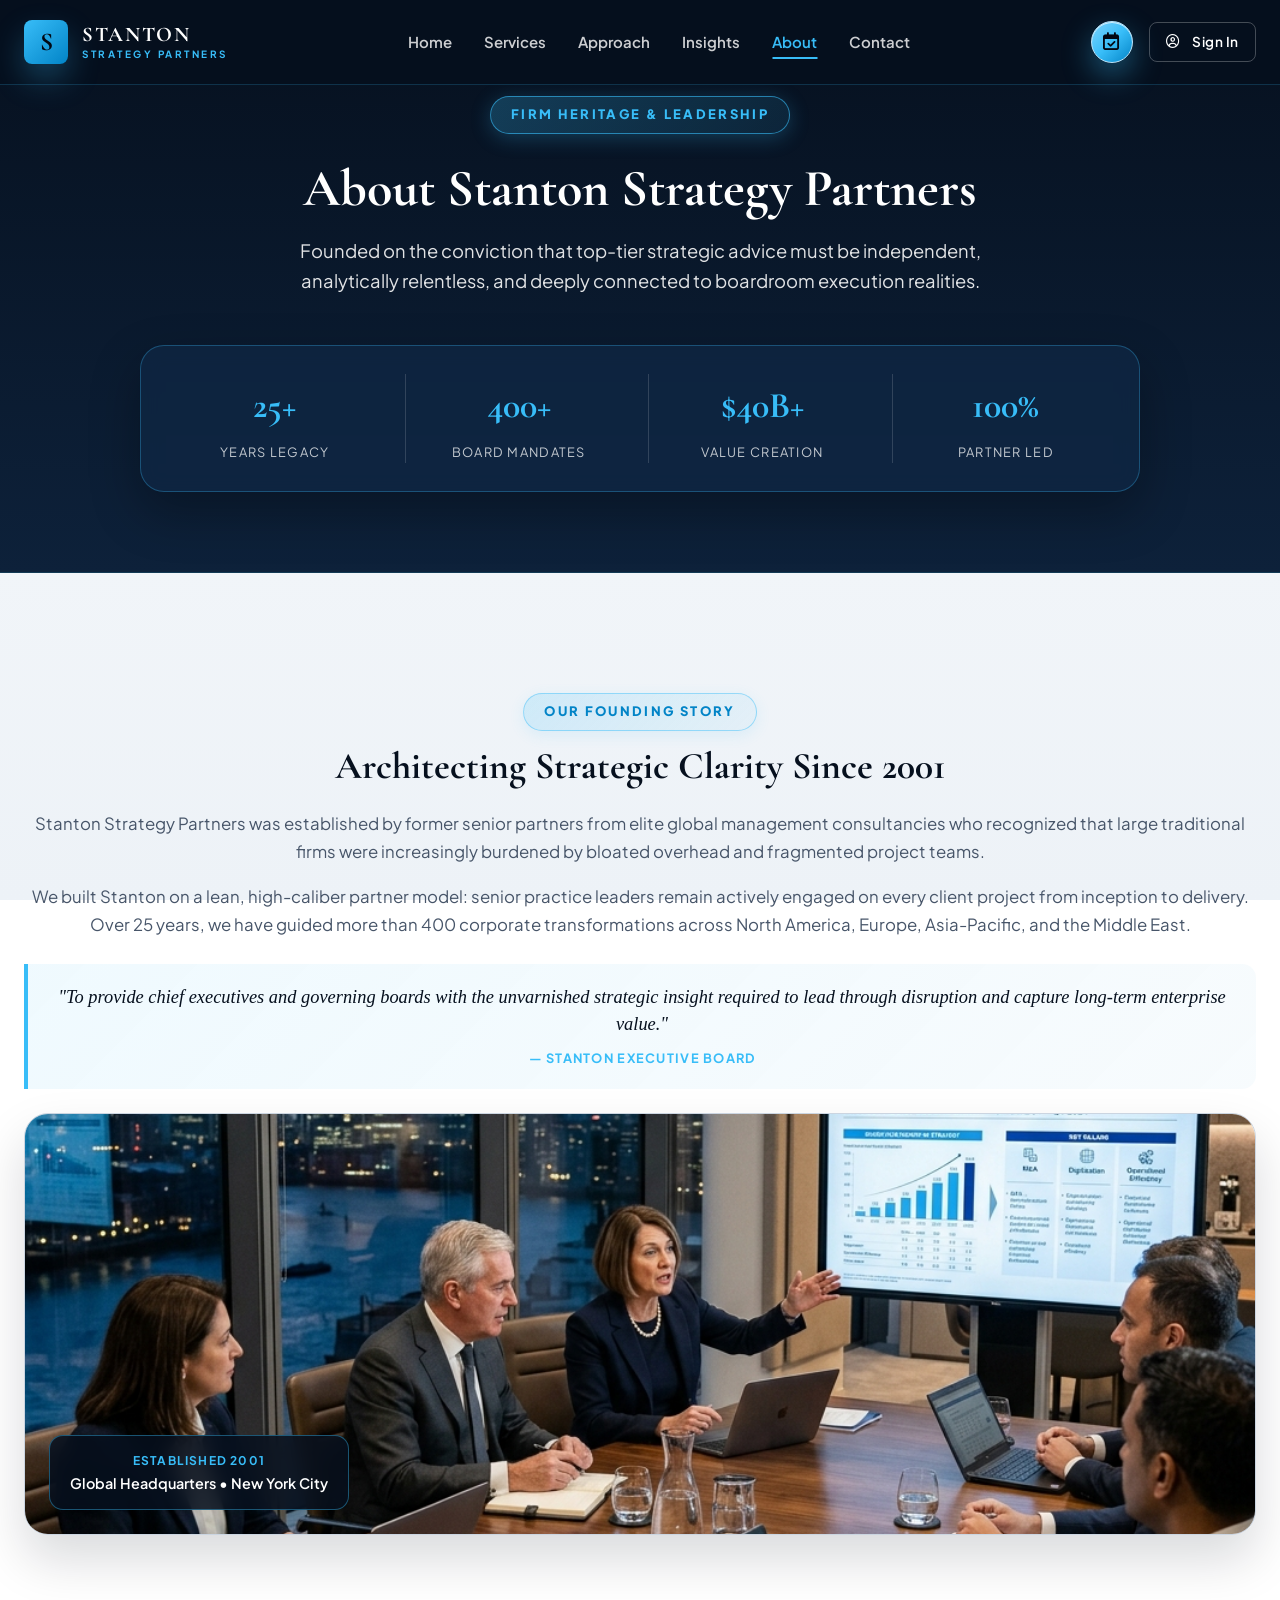
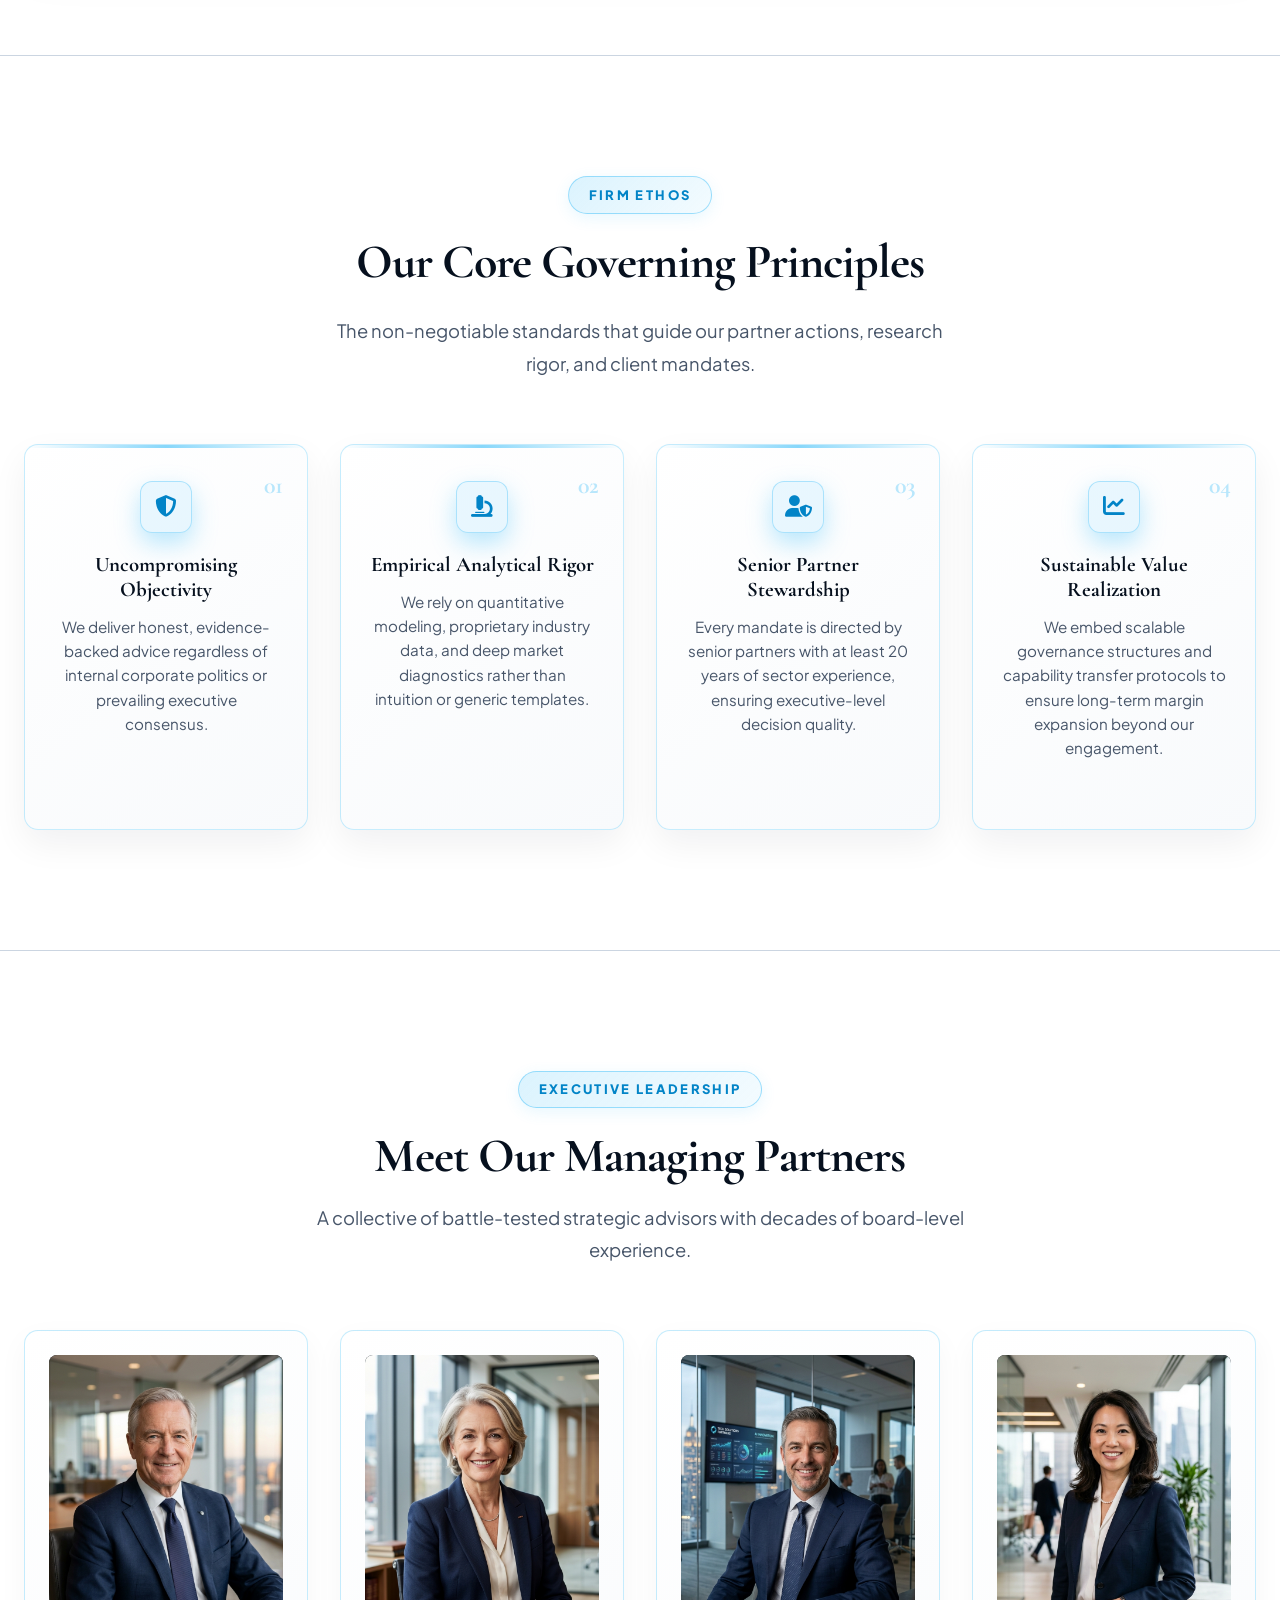
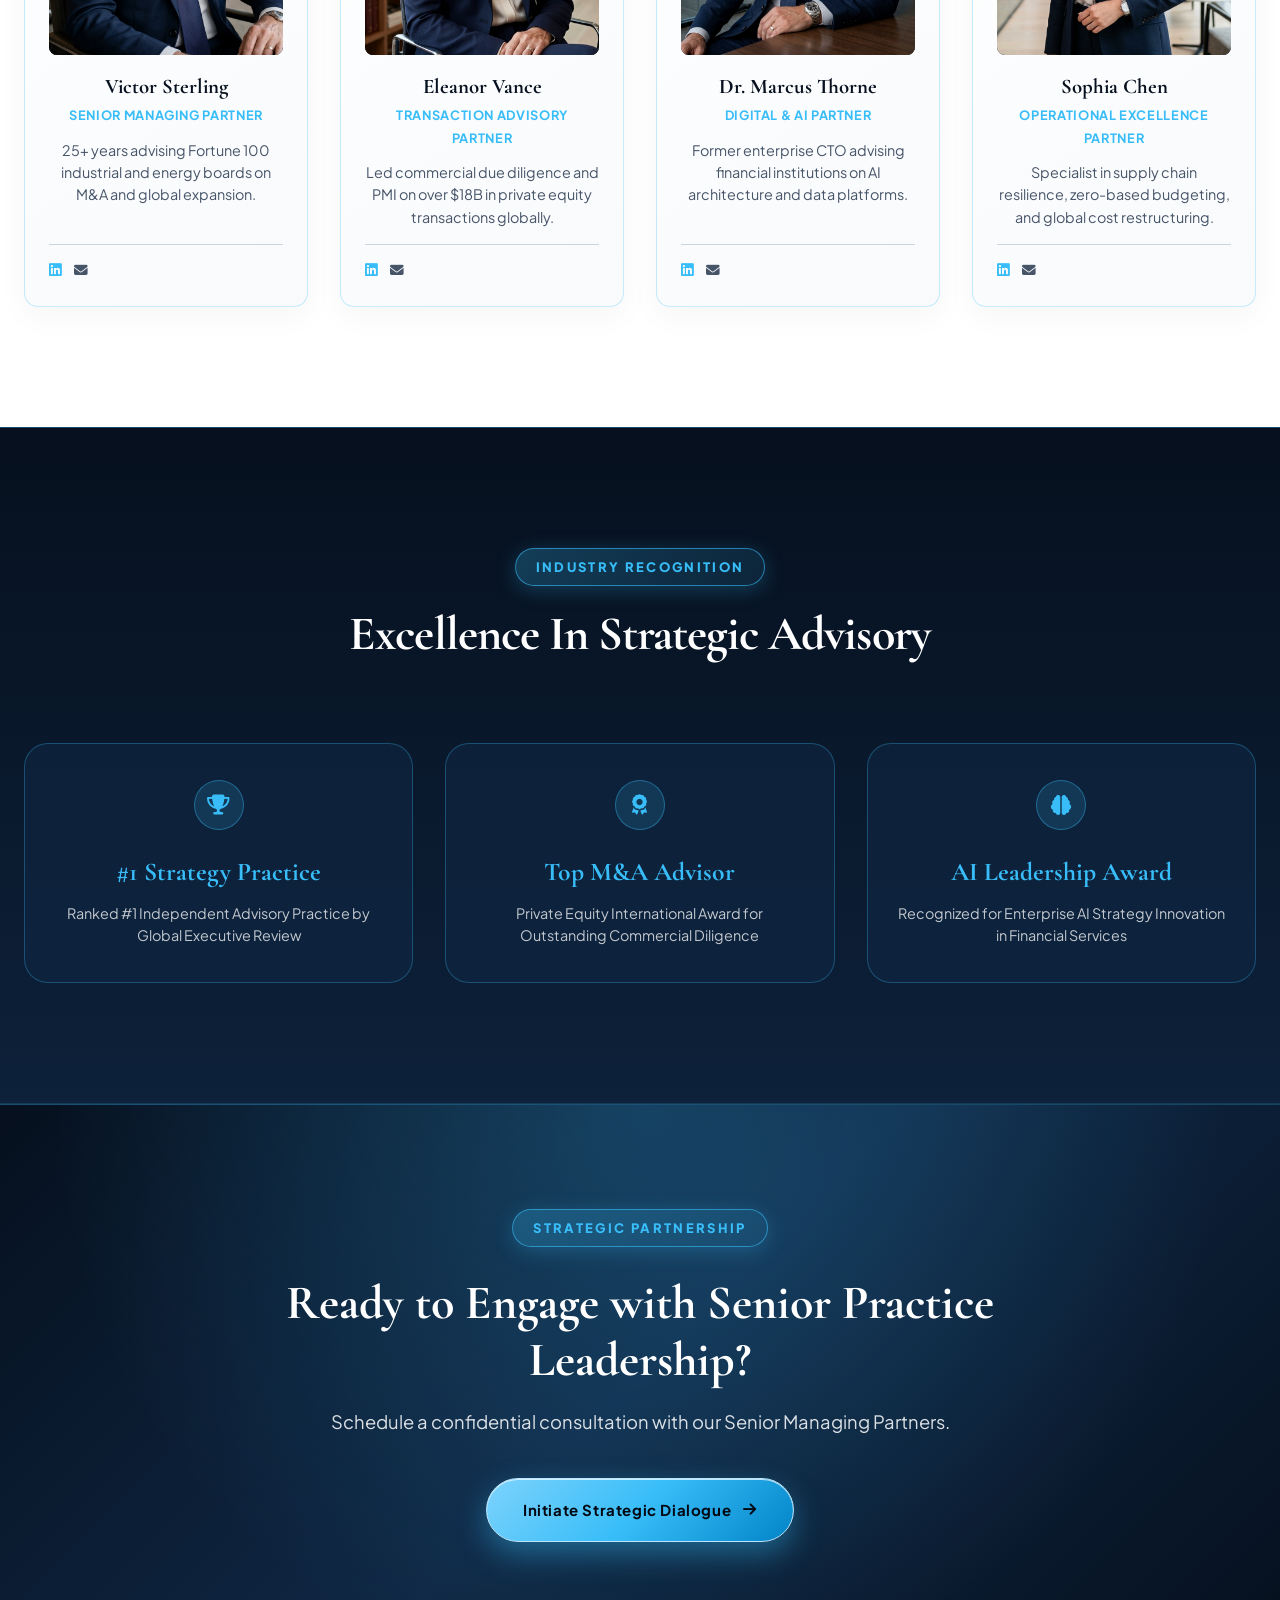
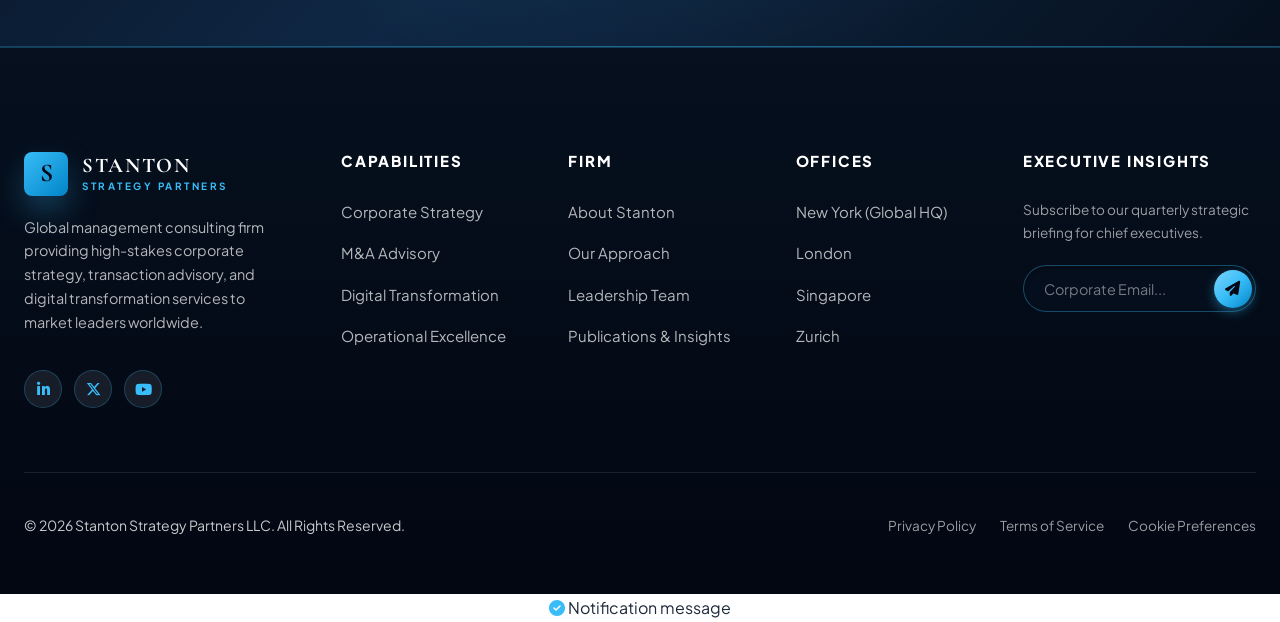
==== commit bd12eaa0: "Optimize engagement card alignment, tablet 2/1 layout, and mobile stats bar" ====
--- a/about.html
+++ b/about.html
@@ -70,22 +70,22 @@
         </p>
 
         <!-- Hero Stats Bar -->
-        <div style="display: grid; grid-template-columns: repeat(4, 1fr); gap: 1.5rem; max-width: 1000px; margin: 0 auto; background: rgba(15, 39, 68, 0.7); border: 1px solid rgba(56, 189, 248, 0.3); border-radius: var(--radius-lg); padding: 1.75rem 1.5rem; backdrop-filter: blur(10px); box-shadow: 0 20px 50px rgba(0,0,0,0.3);">
-          <div>
-            <div style="font-family: var(--font-serif); font-size: 2.25rem; font-weight: 700; color: var(--color-accent);">25+</div>
-            <div style="font-size: 0.8rem; text-transform: uppercase; letter-spacing: 0.1em; color: rgba(255,255,255,0.75); margin-top: 0.25rem;">Years Legacy</div>
-          </div>
-          <div style="border-left: 1px solid rgba(255,255,255,0.15);">
-            <div style="font-family: var(--font-serif); font-size: 2.25rem; font-weight: 700; color: var(--color-accent);">400+</div>
-            <div style="font-size: 0.8rem; text-transform: uppercase; letter-spacing: 0.1em; color: rgba(255,255,255,0.75); margin-top: 0.25rem;">Board Mandates</div>
-          </div>
-          <div style="border-left: 1px solid rgba(255,255,255,0.15);">
-            <div style="font-family: var(--font-serif); font-size: 2.25rem; font-weight: 700; color: var(--color-accent);">$40B+</div>
-            <div style="font-size: 0.8rem; text-transform: uppercase; letter-spacing: 0.1em; color: rgba(255,255,255,0.75); margin-top: 0.25rem;">Value Creation</div>
-          </div>
-          <div style="border-left: 1px solid rgba(255,255,255,0.15);">
-            <div style="font-family: var(--font-serif); font-size: 2.25rem; font-weight: 700; color: var(--color-accent);">100%</div>
-            <div style="font-size: 0.8rem; text-transform: uppercase; letter-spacing: 0.1em; color: rgba(255,255,255,0.75); margin-top: 0.25rem;">Partner Led</div>
+        <div class="about-hero-stats">
+          <div class="about-hero-stat-item">
+            <div class="stat-num">25+</div>
+            <div class="stat-lbl">Years Legacy</div>
+          </div>
+          <div class="about-hero-stat-item">
+            <div class="stat-num">400+</div>
+            <div class="stat-lbl">Board Mandates</div>
+          </div>
+          <div class="about-hero-stat-item">
+            <div class="stat-num">$40B+</div>
+            <div class="stat-lbl">Value Creation</div>
+          </div>
+          <div class="about-hero-stat-item">
+            <div class="stat-num">100%</div>
+            <div class="stat-lbl">Partner Led</div>
           </div>
         </div>
       </div>
--- a/style.css
+++ b/style.css
@@ -2170,11 +2170,17 @@
     align-items: stretch !important;
   }
 
-  .insights-row,
+  .insights-row {
+    display: grid !important;
+    grid-template-columns: repeat(2, 1fr) !important;
+    gap: 1.75rem !important;
+    align-items: stretch !important;
+  }
+
   .engagement-matrix-grid {
     display: grid !important;
-    grid-template-columns: repeat(3, 1fr) !important;
-    gap: 1.5rem !important;
+    grid-template-columns: repeat(2, 1fr) !important;
+    gap: 1.75rem !important;
     align-items: stretch !important;
   }
 
@@ -2219,6 +2225,18 @@
     width: 100% !important;
     max-width: 100% !important;
     margin: 0 !important;
+  }
+
+  /* 2/1 Layout Centered 3rd Card in Engagement Matrix & Insights Row (Exact Equal Width) */
+  .engagement-matrix-grid > div:nth-child(3):last-child,
+  .engagement-matrix-grid > .engagement-card:nth-child(3):last-child,
+  .insights-row > article:nth-child(3):last-child,
+  .insights-row > div:nth-child(3):last-child {
+    grid-column: 1 / -1 !important;
+    width: calc(50% - 0.875rem) !important;
+    max-width: 100% !important;
+    margin: 0 auto !important;
+    justify-self: center !important;
   }
 
   /* Tablet Footer Alignment */
@@ -2559,10 +2577,159 @@
   align-items: center;
 }
 
-/* Engagement Card Deliverables Text Alignment */
+/* Engagement Card Alignment & Internal Layout System */
+@media (min-width: 1025px) {
+  .engagement-matrix-grid {
+    display: grid;
+    grid-template-columns: repeat(3, 1fr);
+    gap: 2rem;
+    align-items: stretch;
+  }
+}
+
+.engagement-card {
+  background: rgba(15, 39, 68, 0.75);
+  border: 1px solid rgba(56, 189, 248, 0.3);
+  border-radius: var(--radius-lg);
+  padding: 2.5rem 2rem;
+  display: flex !important;
+  flex-direction: column !important;
+  justify-content: space-between !important;
+  height: 100%;
+  box-sizing: border-box;
+  transition: all 0.35s ease;
+  backdrop-filter: blur(12px);
+  position: relative;
+}
+
+.engagement-card:hover {
+  transform: translateY(-6px);
+  border-color: rgba(56, 189, 248, 0.6);
+  box-shadow: 0 20px 40px rgba(6, 16, 30, 0.4), 0 0 25px rgba(56, 189, 248, 0.15);
+}
+
+.engagement-card.featured {
+  background: linear-gradient(145deg, #0f2744 0%, #06101e 100%);
+  border: 2px solid var(--color-accent);
+  box-shadow: 0 20px 45px rgba(56, 189, 248, 0.25);
+}
+
+.engagement-card.featured:hover {
+  box-shadow: 0 25px 50px rgba(56, 189, 248, 0.35);
+}
+
+.engagement-card-content {
+  display: flex;
+  flex-direction: column;
+  flex-grow: 1;
+}
+
+.engagement-card-header {
+  display: flex;
+  justify-content: space-between;
+  align-items: center;
+  margin-bottom: 1.25rem;
+}
+
+.engagement-badge {
+  font-size: 0.75rem;
+  font-weight: 700;
+  color: var(--color-accent);
+  text-transform: uppercase;
+  letter-spacing: 0.1em;
+}
+
+.engagement-duration {
+  font-size: 0.8rem;
+  font-weight: 600;
+  padding: 0.3rem 0.85rem;
+  background: rgba(56, 189, 248, 0.15);
+  border: 1px solid rgba(56, 189, 248, 0.25);
+  border-radius: 20px;
+  color: var(--color-white);
+  white-space: nowrap;
+}
+
+.engagement-card.featured .engagement-duration {
+  background: rgba(56, 189, 248, 0.25);
+  color: var(--color-accent);
+}
+
+.engagement-card h3 {
+  font-size: 1.45rem;
+  font-weight: 700;
+  color: var(--color-white);
+  margin-bottom: 0.85rem;
+  line-height: 1.35;
+  min-height: 3.8rem;
+  display: flex;
+  align-items: flex-start;
+}
+
 .engagement-card p {
+  color: rgba(255, 255, 255, 0.8);
+  font-size: 0.9375rem;
+  line-height: 1.6;
+  margin-bottom: 1.75rem;
   min-height: 4.5rem;
 }
+
+.deliverables-header {
+  font-size: 0.75rem;
+  text-transform: uppercase;
+  letter-spacing: 0.12em;
+  font-weight: 700;
+  color: var(--color-accent);
+  margin-bottom: 1rem;
+  padding-bottom: 0.4rem;
+  border-bottom: 1px solid rgba(56, 189, 248, 0.2);
+  display: flex;
+  align-items: center;
+  gap: 0.5rem;
+}
+
+.deliverables-list {
+  list-style: none;
+  padding: 0;
+  margin: 0 0 2rem 0;
+  display: flex;
+  flex-direction: column;
+  gap: 0.85rem;
+  flex-grow: 1;
+}
+
+.deliverables-list li {
+  display: flex;
+  align-items: flex-start;
+  gap: 0.75rem;
+  font-size: 0.875rem;
+  color: rgba(255, 255, 255, 0.9);
+  line-height: 1.5;
+  text-align: left;
+}
+
+.deliverables-list li i {
+  color: var(--color-accent);
+  font-size: 0.95rem;
+  margin-top: 0.15rem;
+  flex-shrink: 0;
+}
+
+.deliverables-list li span {
+  flex: 1;
+}
+
+.engagement-card .btn {
+  margin-top: auto;
+  width: 100%;
+  display: inline-flex;
+  align-items: center;
+  justify-content: center;
+  gap: 0.5rem;
+  text-align: center;
+  box-sizing: border-box;
+}
+
 
 /* Service Detail Section Text & Badge Left Alignment */
 .service-detail-section h2,
@@ -2570,6 +2737,28 @@
 .service-detail-section h4 {
   text-align: left !important;
 }
+
+.service-detail-section ul {
+  list-style: none !important;
+  padding: 0 !important;
+  margin: 1rem 0 !important;
+}
+
+.service-detail-section ul li {
+  display: flex !important;
+  align-items: flex-start !important;
+  gap: 0.75rem !important;
+  margin-bottom: 0.65rem !important;
+  line-height: 1.5 !important;
+}
+
+.service-detail-section ul li i {
+  color: var(--color-accent) !important;
+  font-size: 0.95rem !important;
+  margin-top: 0.2rem !important;
+  flex-shrink: 0 !important;
+}
+
 
 /* Partner Executive Card Design & Top-Cropped Headshots */
 .partner-card {
@@ -2632,6 +2821,73 @@
   }
 }
 
-
-
-
+/* About Hero Stats Bar Design & Responsive Grid */
+.about-hero-stats {
+  display: grid;
+  grid-template-columns: repeat(4, 1fr);
+  gap: 1rem;
+  max-width: 1000px;
+  width: 100%;
+  box-sizing: border-box;
+  margin: 0 auto;
+  background: rgba(15, 39, 68, 0.75);
+  border: 1px solid rgba(56, 189, 248, 0.3);
+  border-radius: var(--radius-lg);
+  padding: 1.75rem 1.25rem;
+  backdrop-filter: blur(10px);
+  box-shadow: 0 20px 50px rgba(0,0,0,0.3);
+}
+
+.about-hero-stat-item {
+  text-align: center;
+  padding: 0 0.5rem;
+  box-sizing: border-box;
+}
+
+.about-hero-stat-item:not(:first-child) {
+  border-left: 1px solid rgba(255, 255, 255, 0.15);
+}
+
+.about-hero-stat-item .stat-num {
+  font-family: var(--font-serif);
+  font-size: 2.25rem;
+  font-weight: 700;
+  color: var(--color-accent);
+}
+
+.about-hero-stat-item .stat-lbl {
+  font-size: 0.8rem;
+  text-transform: uppercase;
+  letter-spacing: 0.1em;
+  color: rgba(255, 255, 255, 0.75);
+  margin-top: 0.25rem;
+}
+
+@media (max-width: 768px) {
+  .about-hero-stats {
+    grid-template-columns: repeat(2, 1fr) !important;
+    gap: 1.5rem 1rem !important;
+    padding: 1.5rem 1rem !important;
+  }
+
+  .about-hero-stat-item {
+    border-left: none !important;
+    padding: 0.75rem 0.5rem;
+    background: rgba(255, 255, 255, 0.04);
+    border-radius: var(--radius-md);
+    border: 1px solid rgba(56, 189, 248, 0.2);
+  }
+
+  .about-hero-stat-item .stat-num {
+    font-size: 1.85rem !important;
+  }
+
+  .about-hero-stat-item .stat-lbl {
+    font-size: 0.75rem !important;
+  }
+}
+
+
+
+
+
